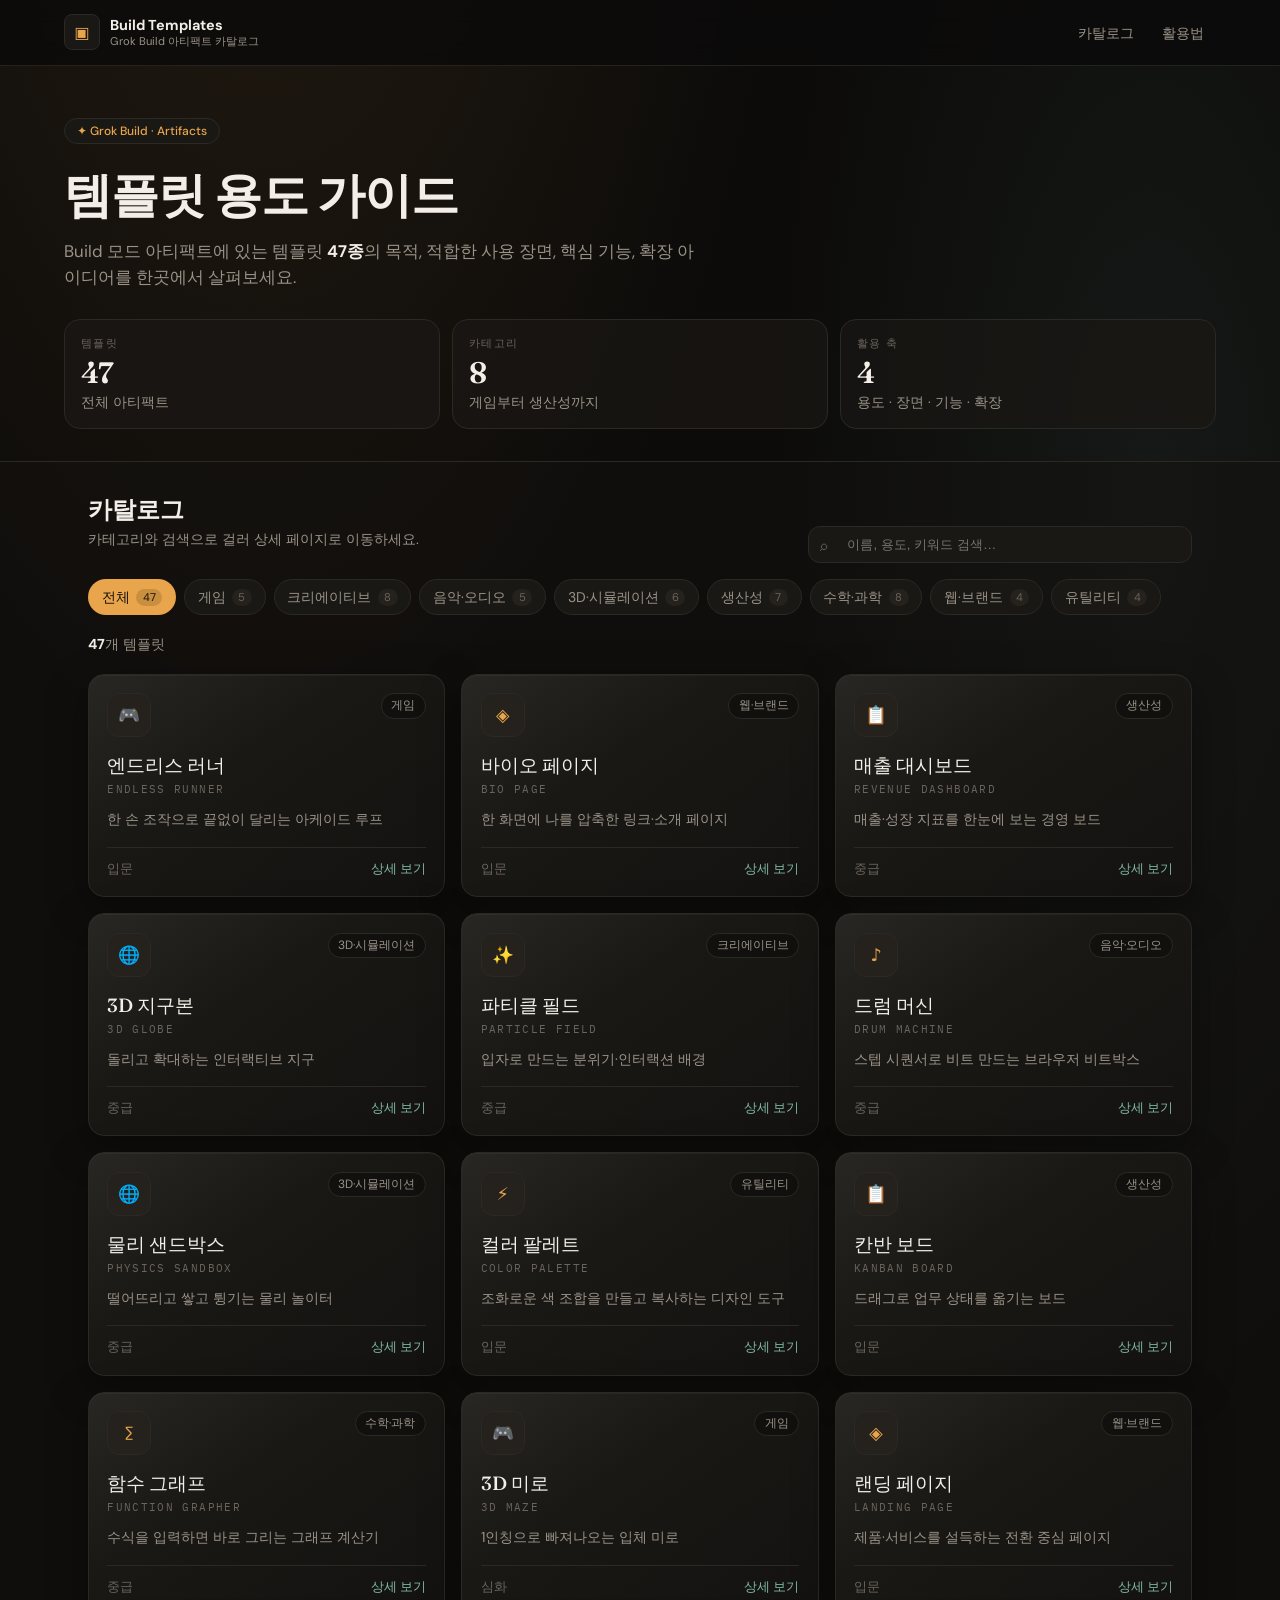
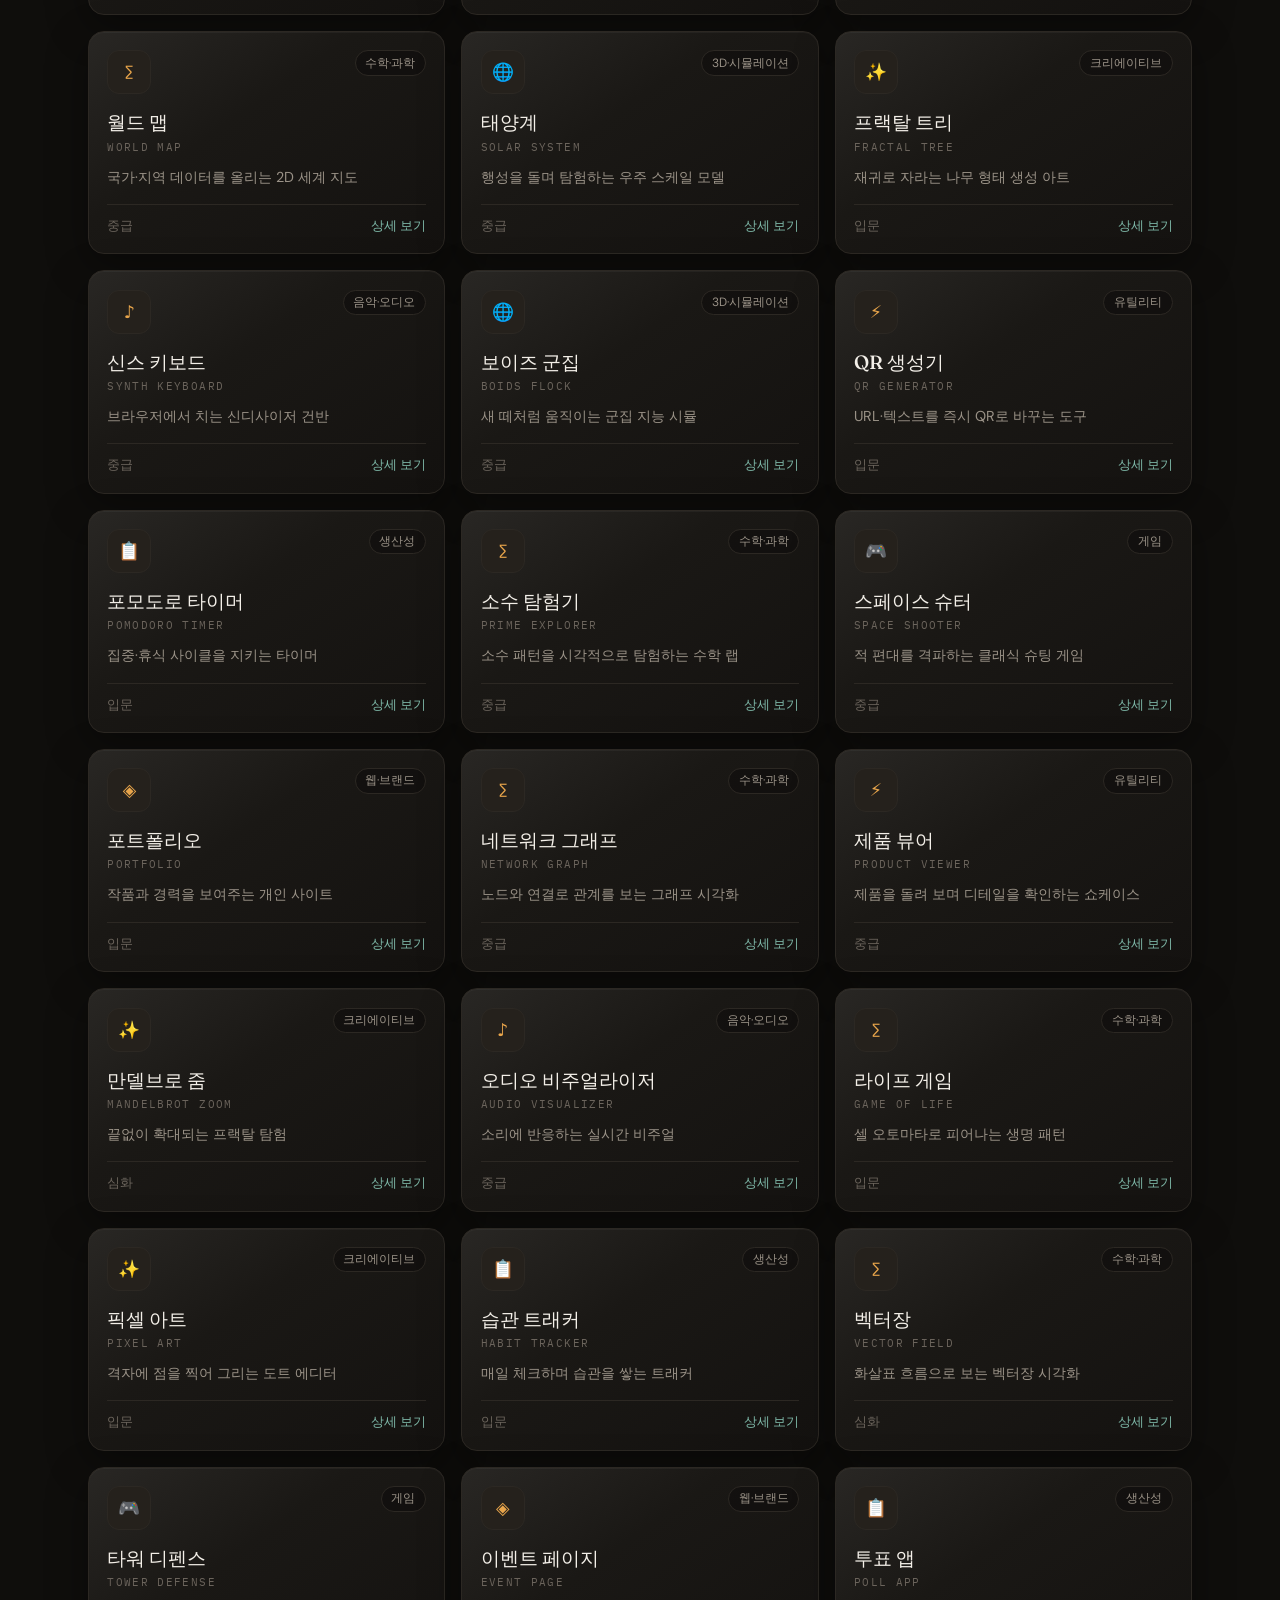
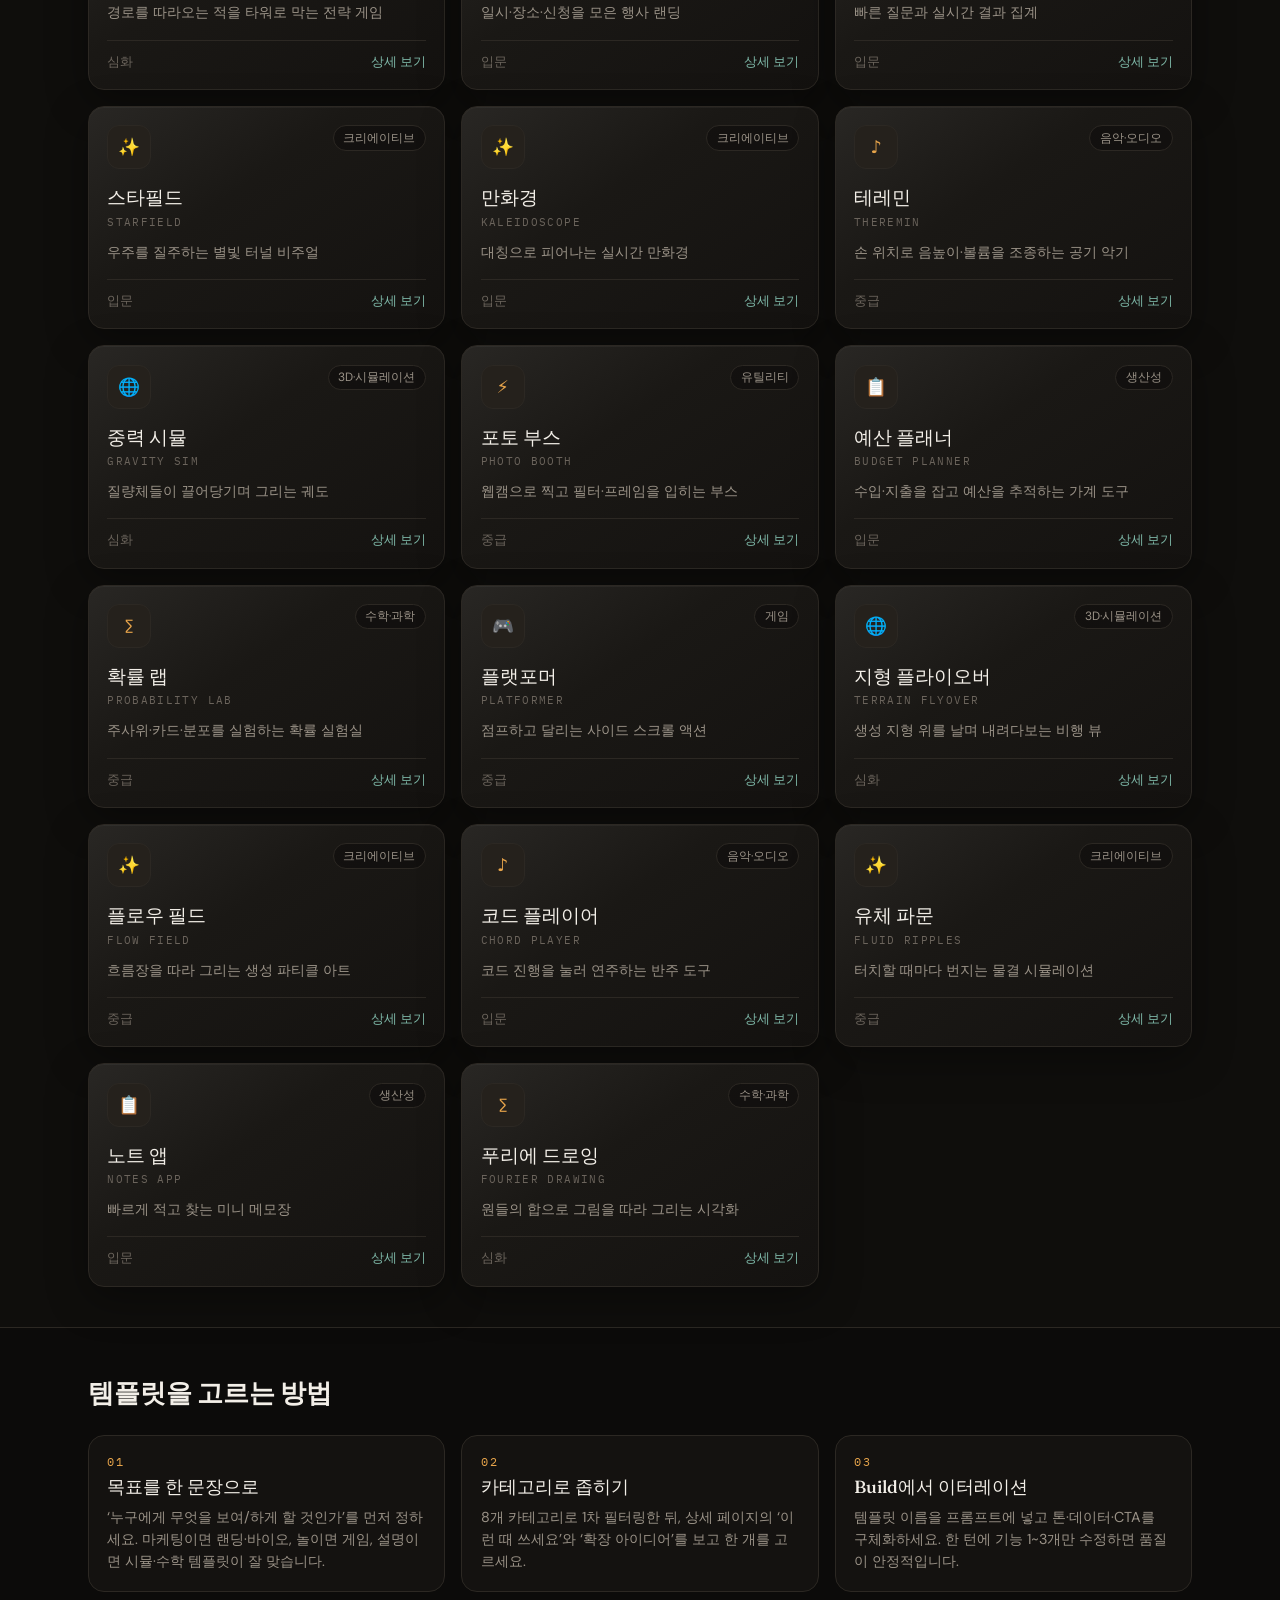
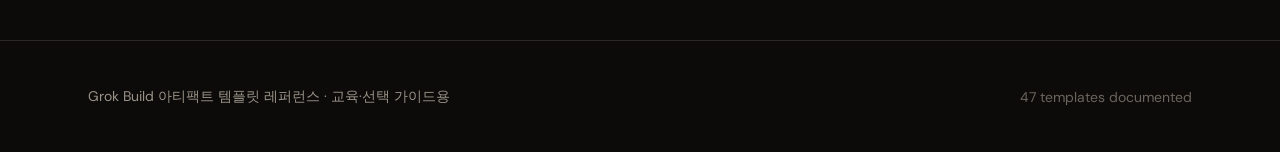
==== index.html @ 114ff064 "Add Grok Build templates catalog site" ====
<!DOCTYPE html>
<html lang="ko">
<head>
  <meta charset="utf-8" />
  <meta name="viewport" content="width=device-width, initial-scale=1" />
  <title>Grok Build Templates — 아티팩트 템플릿 용도 가이드</title>
  <meta name="description" content="Grok Build 아티팩트 템플릿 47종의 용도, 적합한 상황, 핵심 기능, 확장 아이디어를 정리한 카탈로그" />
  <link rel="preconnect" href="https://fonts.googleapis.com" />
  <link rel="preconnect" href="https://fonts.gstatic.com" crossorigin />
  <link href="https://fonts.googleapis.com/css2?family=DM+Sans:ital,opsz,wght@0,9..40,400;0,9..40,500;0,9..40,600;0,9..40,700;1,9..40,400&family=Fraunces:opsz,wght@9..144,500;9..144,600;9..144,700&family=IBM+Plex+Mono:wght@400;500&display=swap" rel="stylesheet" />
  <style>
:root {
  --bg: #0c0b0a; --surface: #1a1815; --surface-hover: #221f1b;
  --fg: #f3efe8; --muted: #9a9287; --faint: #6b645c;
  --primary: #e8a54b; --primary-fg: #1a1208; --accent: #7eb8a8;
  --border: #2c2823; --border-strong: #403a32; --chip: #25211c;
  --font-sans: "DM Sans", system-ui, sans-serif;
  --font-display: "Fraunces", Georgia, serif;
  --font-mono: "IBM Plex Mono", ui-monospace, monospace;
  --radius: 0.75rem;
}
* { box-sizing: border-box; border-color: var(--border); }
html { scroll-behavior: smooth; }
body {
  margin: 0; min-height: 100dvh; background: var(--bg); color: var(--fg);
  font-family: var(--font-sans); -webkit-font-smoothing: antialiased;
  background-image:
    radial-gradient(ellipse 80% 50% at 20% -10%, color-mix(in oklab, var(--primary) 12%, transparent), transparent 55%),
    radial-gradient(ellipse 60% 40% at 90% 10%, color-mix(in oklab, var(--accent) 8%, transparent), transparent 50%);
}
a { color: inherit; text-decoration: none; }
button { font: inherit; cursor: pointer; }
.wrap { max-width: 72rem; margin: 0 auto; padding: 0 1rem; }
@media (min-width: 640px) { .wrap { padding: 0 1.5rem; } }
header {
  position: sticky; top: 0; z-index: 40;
  border-bottom: 1px solid color-mix(in oklab, var(--border) 80%, transparent);
  background: color-mix(in oklab, var(--bg) 80%, transparent);
  backdrop-filter: blur(12px);
}
.header-inner { display: flex; align-items: center; justify-content: space-between; gap: 1rem; padding: 0.9rem 0; }
.brand { display: flex; align-items: center; gap: 0.65rem; }
.brand-icon {
  width: 2.25rem; height: 2.25rem; display: grid; place-items: center;
  border: 1px solid var(--border); border-radius: 0.5rem; background: var(--surface); color: var(--primary);
}
.brand strong { display: block; font-size: 0.9rem; }
.brand span { display: block; font-size: 0.7rem; color: var(--muted); }
nav a { padding: 0.5rem 0.75rem; border-radius: 0.5rem; color: var(--muted); font-size: 0.9rem; }
nav a:hover { background: var(--surface); color: var(--fg); }
.hero { padding: 2.5rem 0 2rem; }
.badge {
  display: inline-flex; align-items: center; gap: 0.4rem;
  border: 1px solid var(--border); background: var(--surface); color: var(--primary);
  border-radius: 999px; padding: 0.25rem 0.75rem; font-size: 0.75rem; font-weight: 500;
}
h1 { font-family: var(--font-display); font-size: clamp(2rem, 5vw, 3rem); line-height: 1.12; margin: 0.75rem 0 0; letter-spacing: -0.02em; }
.lead { max-width: 40rem; color: var(--muted); font-size: 1.05rem; line-height: 1.6; margin-top: 1rem; }
.stats { display: grid; gap: 0.75rem; margin-top: 1.75rem; }
@media (min-width: 640px) { .stats { grid-template-columns: repeat(3, 1fr); } }
.stat {
  border: 1px solid var(--border); background: color-mix(in oklab, var(--surface) 70%, transparent);
  border-radius: 1rem; padding: 1rem;
}
.stat .label { font-size: 0.7rem; text-transform: uppercase; letter-spacing: 0.12em; color: var(--faint); }
.stat .value { font-family: var(--font-display); font-size: 1.85rem; font-weight: 600; margin-top: 0.15rem; }
.stat .hint { font-size: 0.875rem; color: var(--muted); margin-top: 0.15rem; }
.catalog {
  border-top: 1px solid var(--border);
  background: color-mix(in oklab, #141210 40%, transparent);
  padding: 2rem 0 2.5rem;
}
.catalog-head { display: flex; flex-direction: column; gap: 1rem; }
@media (min-width: 1024px) {
  .catalog-head { flex-direction: row; align-items: flex-end; justify-content: space-between; }
}
.catalog h2 { font-family: var(--font-display); font-size: 1.5rem; margin: 0; }
.catalog .sub { color: var(--muted); font-size: 0.9rem; margin-top: 0.25rem; }
.search-wrap { position: relative; width: 100%; max-width: 24rem; }
.search-wrap input {
  width: 100%; border: 1px solid var(--border); background: var(--surface); color: var(--fg);
  border-radius: var(--radius); padding: 0.65rem 2.5rem 0.65rem 2.4rem; outline: none;
}
.search-wrap input:focus { border-color: color-mix(in oklab, var(--primary) 50%, transparent); box-shadow: 0 0 0 3px color-mix(in oklab, var(--primary) 20%, transparent); }
.search-wrap .icon { position: absolute; left: 0.75rem; top: 50%; transform: translateY(-50%); color: var(--faint); font-size: 0.9rem; }
.chips { display: flex; gap: 0.5rem; overflow-x: auto; padding: 1rem 0 0.25rem; scrollbar-width: none; }
.chips::-webkit-scrollbar { display: none; }
.chip {
  flex-shrink: 0; border: 1px solid var(--border); background: var(--surface); color: var(--muted);
  border-radius: 999px; padding: 0.45rem 0.8rem; font-size: 0.875rem; display: inline-flex; gap: 0.4rem; align-items: center;
}
.chip.active { background: var(--primary); color: var(--primary-fg); border-color: color-mix(in oklab, var(--primary) 50%, transparent); }
.chip .count {
  font-size: 0.7rem; padding: 0.1rem 0.4rem; border-radius: 999px;
  background: var(--chip); color: var(--faint);
}
.chip.active .count { background: color-mix(in oklab, var(--primary-fg) 15%, transparent); color: var(--primary-fg); }
.result-meta { color: var(--muted); font-size: 0.9rem; margin: 1rem 0 0; }
.grid { display: grid; gap: 1rem; margin-top: 1.25rem; }
@media (min-width: 640px) { .grid { grid-template-columns: repeat(2, 1fr); } }
@media (min-width: 1280px) { .grid { grid-template-columns: repeat(3, 1fr); } }
.card {
  display: flex; flex-direction: column; height: 100%;
  border: 1px solid var(--border); border-radius: 1rem; padding: 1.15rem;
  background: linear-gradient(145deg, color-mix(in oklab, var(--surface) 92%, white) 0%, var(--surface) 40%, #141210 100%);
  box-shadow: 0 1px 0 rgba(255,255,255,0.04) inset, 0 12px 40px rgba(0,0,0,0.35);
  transition: transform .15s ease, border-color .15s ease;
}
.card:hover { transform: translateY(-2px); border-color: var(--border-strong); }
.card-top { display: flex; justify-content: space-between; gap: 0.75rem; margin-bottom: 1rem; }
.card-icon {
  width: 2.75rem; height: 2.75rem; display: grid; place-items: center;
  border: 1px solid var(--border); border-radius: var(--radius); background: var(--chip); color: var(--primary); font-size: 1.1rem;
}
.card-cat { font-size: 0.75rem; color: var(--muted); border: 1px solid var(--border); background: color-mix(in oklab, var(--bg) 50%, transparent); border-radius: 999px; padding: 0.2rem 0.6rem; height: fit-content; }
.card h3 { font-family: var(--font-display); font-size: 1.2rem; margin: 0 0 0.2rem; font-weight: 500; }
.card .en { font-family: var(--font-mono); font-size: 0.7rem; text-transform: uppercase; letter-spacing: 0.12em; color: var(--faint); margin: 0 0 0.75rem; }
.card .tagline { color: var(--muted); font-size: 0.9rem; line-height: 1.55; flex: 1; margin: 0 0 1rem; display: -webkit-box; -webkit-line-clamp: 3; -webkit-box-orient: vertical; overflow: hidden; }
.card-foot { display: flex; justify-content: space-between; border-top: 1px solid var(--border); padding-top: 0.75rem; font-size: 0.8rem; }
.card-foot .diff { color: var(--faint); }
.card-foot .more { color: var(--accent); font-weight: 500; }
.empty {
  margin-top: 2rem; text-align: center; border: 1px dashed var(--border-strong);
  border-radius: 1rem; padding: 3rem 1.5rem; background: color-mix(in oklab, var(--surface) 50%, transparent);
}
.empty button {
  margin-top: 1rem; background: var(--primary); color: var(--primary-fg); border: 0;
  border-radius: var(--radius); padding: 0.65rem 1rem; font-weight: 600;
}
.how { border-top: 1px solid var(--border); padding: 3rem 0; }
.how h2 { font-family: var(--font-display); font-size: 1.6rem; margin: 0 0 1.5rem; }
.how-grid { display: grid; gap: 1rem; }
@media (min-width: 768px) { .how-grid { grid-template-columns: repeat(3, 1fr); } }
.how-card { border: 1px solid var(--border); background: color-mix(in oklab, var(--surface) 60%, transparent); border-radius: 1rem; padding: 1.15rem; }
.how-card .step { font-family: var(--font-mono); font-size: 0.75rem; letter-spacing: 0.16em; color: var(--primary); }
.how-card h3 { font-family: var(--font-display); font-size: 1.1rem; margin: 0.4rem 0; font-weight: 500; }
.how-card p { color: var(--muted); font-size: 0.9rem; line-height: 1.55; margin: 0; }
footer { border-top: 1px solid var(--border); padding: 2rem 0; color: var(--muted); font-size: 0.875rem; }
.footer-inner { display: flex; flex-direction: column; gap: 0.5rem; }
@media (min-width: 640px) { .footer-inner { flex-direction: row; justify-content: space-between; align-items: center; } }
/* Detail */
.detail { padding: 2rem 0 3rem; }
.back { display: inline-flex; align-items: center; gap: 0.4rem; color: var(--muted); font-size: 0.9rem; margin-bottom: 1.5rem; }
.back:hover { color: var(--fg); }
.detail-grid { display: grid; gap: 2rem; }
@media (min-width: 1024px) { .detail-grid { grid-template-columns: 1fr 17.5rem; align-items: start; } }
.pills { display: flex; flex-wrap: wrap; gap: 0.5rem; margin-bottom: 1.25rem; }
.pill { border: 1px solid var(--border); background: var(--surface); color: var(--muted); border-radius: 999px; padding: 0.25rem 0.65rem; font-size: 0.75rem; }
.pill.faint { background: var(--chip); color: var(--faint); }
.title-row { display: flex; gap: 1rem; align-items: flex-start; }
.title-icon {
  width: 3.5rem; height: 3.5rem; flex-shrink: 0; display: grid; place-items: center;
  border: 1px solid var(--border); border-radius: var(--radius); background: var(--surface); color: var(--primary); font-size: 1.4rem;
}
.detail h1 { font-family: var(--font-display); font-size: clamp(1.75rem, 4vw, 2.25rem); margin: 0; }
.detail .en-name { font-family: var(--font-mono); color: var(--faint); font-size: 0.875rem; margin-top: 0.25rem; }
.detail .tag { color: var(--muted); font-size: 1.1rem; line-height: 1.55; margin-top: 0.75rem; }
section.block { margin-top: 2rem; }
section.block h2 { font-family: var(--font-display); font-size: 1.2rem; margin: 0 0 0.75rem; font-weight: 500; display: flex; align-items: center; gap: 0.5rem; }
section.block p, section.block li { color: var(--muted); line-height: 1.6; font-size: 0.95rem; }
.purpose-box { border: 1px solid var(--border); background: color-mix(in oklab, var(--surface) 50%, transparent); border-radius: 1rem; padding: 1.25rem; }
.two-col { display: grid; gap: 1.25rem; margin-top: 1.75rem; }
@media (min-width: 768px) { .two-col { grid-template-columns: 1fr 1fr; } }
.list-box { border: 1px solid var(--border); background: color-mix(in oklab, var(--surface) 40%, transparent); border-radius: 1rem; padding: 1.15rem; }
.list-box ul { margin: 0.75rem 0 0; padding: 0; list-style: none; }
.list-box li { display: flex; gap: 0.6rem; margin-bottom: 0.55rem; }
.list-box li::before { content: ""; width: 0.35rem; height: 0.35rem; border-radius: 999px; background: color-mix(in oklab, var(--primary) 80%, transparent); margin-top: 0.55rem; flex-shrink: 0; }
.ideas { display: grid; gap: 0.5rem; margin-top: 0.75rem; }
@media (min-width: 640px) { .ideas { grid-template-columns: 1fr 1fr; } }
.idea { border: 1px solid var(--border); background: #141210; border-radius: var(--radius); padding: 0.8rem 0.9rem; color: var(--muted); font-size: 0.875rem; line-height: 1.5; }
.audience { display: flex; gap: 0.75rem; border: 1px solid var(--border); background: color-mix(in oklab, var(--chip) 60%, transparent); border-radius: 1rem; padding: 1.15rem; margin-top: 2rem; }
.prompt {
  margin-top: 2rem; border: 1px solid var(--border); background: var(--bg); border-radius: var(--radius);
  padding: 1rem; font-family: var(--font-mono); font-size: 0.8rem; color: var(--muted); white-space: pre-wrap; line-height: 1.55; overflow-x: auto;
}
.aside { display: grid; gap: 1rem; }
@media (min-width: 1024px) { .aside { position: sticky; top: 5.5rem; } }
.aside-card { border: 1px solid var(--border); background: var(--surface); border-radius: 1rem; padding: 1rem; }
.aside-card h3 { font-size: 0.7rem; text-transform: uppercase; letter-spacing: 0.14em; color: var(--faint); margin: 0 0 0.6rem; font-weight: 500; }
.keywords { display: flex; flex-wrap: wrap; gap: 0.35rem; }
.keywords span { border: 1px solid var(--border); background: var(--chip); color: var(--muted); border-radius: 999px; padding: 0.2rem 0.6rem; font-size: 0.75rem; }
.related a { display: block; padding: 0.45rem 0.5rem; border-radius: 0.4rem; }
.related a:hover { background: var(--chip); }
.related .ko { font-weight: 500; display: block; }
.related .en { font-size: 0.75rem; color: var(--faint); }
.nav-pair { display: grid; gap: 0.75rem; margin-top: 2.5rem; border-top: 1px solid var(--border); padding-top: 1.75rem; }
@media (min-width: 640px) { .nav-pair { grid-template-columns: 1fr 1fr; } }
.nav-pair a { border: 1px solid var(--border); background: color-mix(in oklab, var(--surface) 60%, transparent); border-radius: 1rem; padding: 1rem; }
.nav-pair a:hover { border-color: var(--border-strong); }
.nav-pair .lab { font-size: 0.75rem; color: var(--faint); }
.nav-pair .ko { font-weight: 500; margin-top: 0.2rem; }
.nav-pair .en { font-size: 0.875rem; color: var(--muted); }
.nav-pair a.right { text-align: right; }
.hidden { display: none !important; }
</style>
</head>
<body>
  <header>
    <div class="wrap header-inner">
      <a class="brand" href="#/" id="brand-link">
        <div class="brand-icon">▣</div>
        <div>
          <strong>Build Templates</strong>
          <span>Grok Build 아티팩트 카탈로그</span>
        </div>
      </a>
      <nav>
        <a href="#/" id="nav-home">카탈로그</a>
        <a href="#/" id="nav-how" class="hide-sm">활용법</a>
      </nav>
    </div>
  </header>
  <div id="app"></div>
  <script>
    const DATA = {"templates":[{"id":"endless-runner","name":"Endless runner","nameKo":"엔드리스 러너","category":"game","tagline":"한 손 조작으로 끝없이 달리는 아케이드 루프","summary":"장애물을 피하며 거리를 늘리는 클래식 러너. 점수·난이도 곡선·리스타트로 즉시 플레이 가능한 게임 프로토타입을 만듭니다.","purpose":"캐주얼 게임의 핵심인 ‘짧은 세션 + 다시 하기’ 루프를 빠르게 검증할 때 씁니다. 캐릭터 교체, 파워업, 스킨, 리더보드 같은 확장을 얹기 좋은 뼈대입니다. 게임 잼, 모바일 광고형 미니게임, 브랜드 프로모 미니게임의 출발점으로 적합합니다.","bestFor":["모바일 터치 조작 데모","점수·콤보 시스템 실험","캐릭터/스킨 마켓 아이디어 검증","짧은 세션 중독성 테스트"],"features":["자동 스크롤 또는 러너 이동 루프","점프/슬라이드 등 단순 입력","장애물·코인·거리 기반 점수","난이도 상승 곡선","게임 오버 후 즉시 재시작"],"iterateIdeas":["테마 변경 (네온 시티, 정글, 우주)","더블 점프·실드 파워업 추가","일일 챌린지 / 최고 기록 저장","사운드 이펙트와 콤보 UI"],"audience":"캐주얼 게이머, 인디 프로토타이퍼, 마케팅 미니게임","difficulty":"beginner","keywords":["runner","arcade","mobile","score","게임"]},{"id":"bio-page","name":"Bio page","nameKo":"바이오 페이지","category":"web","tagline":"한 화면에 나를 압축한 링크·소개 페이지","summary":"프로필, 소개 문장, SNS·포트폴리오 링크를 모아 두는 개인 허브 페이지입니다. Linktree 대용 또는 명함 QR 착지 페이지로 씁니다.","purpose":"이름·역할·링크를 빠르게 공유해야 할 때 씁니다. 크리에이터, 프리랜서, 강사, 이벤트 연사가 ‘지금 연결하고 싶은 곳’만 모아 두는 단일 착지점입니다. SEO보다 공유성과 모바일 가독성이 핵심입니다.","bestFor":["인스타/유튜브 프로필 링크","명함·QR 랜딩","이벤트 연사 소개","멀티 링크 허브"],"features":["아바타·이름·한 줄 소개","우선순위 링크 버튼 목록","소셜 아이콘 행","모바일 우선 세로 레이아웃","테마 색·배경 커스터마이즈"],"iterateIdeas":["다국어 토글","뉴스레터 구독 폼","최근 작품 썸네일 그리드","다크/라이트 테마 스위치"],"audience":"크리에이터, 프리랜서, 개인 브랜딩","difficulty":"beginner","keywords":["linktree","profile","links","소개","bio"]},{"id":"revenue-dashboard","name":"Revenue dashboard","nameKo":"매출 대시보드","category":"productivity","tagline":"매출·성장 지표를 한눈에 보는 경영 보드","summary":"매출, MRR, 전환율 같은 KPI를 카드·차트·테이블로 보여주는 비즈니스 대시보드 템플릿입니다.","purpose":"스타트업·소상공인·SaaS가 ‘숫자 스토리’를 빠르게 시각화할 때 씁니다. 실제 연동 전 목 데이터로 경영 보고 UI를 검증하거나, 투자자/팀 공유용 라이브 보드를 만들 출발점입니다.","bestFor":["주간/월간 매출 리포트 UI","KPI 카드 구성 실험","차트 레이아웃 프로토타입","경영진 데모 화면"],"features":["핵심 지표 요약 카드","시계열 매출 차트","카테고리/채널 비교","기간 필터 (7일/30일/90일)","테이블형 상세 내역"],"iterateIdeas":["목표 대비 달성률 게이지","코호트·리텐션 패널","CSV 업로드 또는 커넥터 연동","팀별/지역별 세그먼트"],"audience":"창업자, 그로스, 재무 담당, 프리랜서 에이전시","difficulty":"intermediate","keywords":["dashboard","mrr","kpi","chart","매출"]},{"id":"3d-globe","name":"3D globe","nameKo":"3D 지구본","category":"3d-sim","tagline":"돌리고 확대하는 인터랙티브 지구","summary":"드래그·줌이 되는 3D 지구본으로 지점 마커, 연결선, 지역 하이라이트를 보여주는 시각 데모입니다.","purpose":"글로벌 서비스, 물류, 여행, 커뮤니티 분포를 ‘지도보다 몰입감 있게’ 보여줄 때 씁니다. 랜딩 히어로, 데이터 스토리텔링, 컨퍼런스 키노트 비주얼에 강합니다.","bestFor":["글로벌 유저/지점 분포 시각화","랜딩 페이지 히어로","여행·물류 스토리텔링","인터랙티브 전시 키오스크"],"features":["회전·줌 가능한 구체","핀/핫스팟 마커","호버 시 지역 정보 카드","낮/밤 또는 텍스처 테마","자동 회전 옵션"],"iterateIdeas":["실시간 트래픽 펄스 애니메이션","국가 클릭 → 상세 패널","비행 경로 아크 라인","타임라인 슬라이더로 연도별 데이터"],"audience":"브랜드 사이트, 데이터 스토리, 교육 콘텐츠","difficulty":"intermediate","keywords":["globe","3d","map","geo","지구본"]},{"id":"particle-field","name":"Particle field","nameKo":"파티클 필드","category":"creative","tagline":"입자로 만드는 분위기·인터랙션 배경","summary":"수천 개의 입자가 움직이며 마우스/터치에 반응하는 생성형 비주얼 필드입니다.","purpose":"분위기 있는 히어로 배경, 아트 인스톨레이션, 브랜딩 무드보드용 모션 배경을 만들 때 씁니다. 제품 기능보다 ‘감각과 분위기’를 먼저 보여줄 때 효과적입니다.","bestFor":["랜딩 히어로 배경","전시·미디어아트 프로토타입","브랜딩 무드 비주얼","포인터 반응형 데모"],"features":["입자 밀도·속도 조절","마우스 인력/척력","색상·블렌딩 모드","연결선(네트워크) 옵션","성능 친화 캔버스 루프"],"iterateIdeas":["오디오 비트에 반응","로고 실루엣으로 입자 정렬","테마 프리셋 (우주, 불꽃, 눈)","스크린샷/GIF 내보내기"],"audience":"디자이너, 프론트엔드, 미디어아트","difficulty":"intermediate","keywords":["particles","canvas","ambient","background"]},{"id":"drum-machine","name":"Drum machine","nameKo":"드럼 머신","category":"music","tagline":"스텝 시퀀서로 비트 만드는 브라우저 비트박스","summary":"16스텝 시퀀서와 키트 선택으로 리듬 패턴을 만들고 재생하는 드럼 머신입니다.","purpose":"음악 교육, 비트메이킹 입문, 사운드 브랜드 체험, 크리에이티브 코딩 데모에 씁니다. 오디오 컨텍스트·타이밍·UI 그리드의 기본 패턴을 한 번에 보여 줍니다.","bestFor":["비트메이킹 교육 도구","장르 프리셋 체험","웹 오디오 인터랙션 데모","크리에이터 포트폴리오 작품"],"features":["16스텝 그리드","킥/스네어/햇 등 트랙","템포·스윙 조절","키트/장르 프리셋","재생·정지·패턴 클리어"],"iterateIdeas":["마이크 비트박싱 → 패턴 변환","패턴 저장/불러오기","이펙트(딜레이, 필터)","MIDI 키보드 연동"],"audience":"음악 입문자, 프로듀서, 교육자","difficulty":"intermediate","keywords":["drums","sequencer","beat","audio","리듬"]},{"id":"physics-sandbox","name":"Physics sandbox","nameKo":"물리 샌드박스","category":"3d-sim","tagline":"떨어뜨리고 쌓고 튕기는 물리 놀이터","summary":"도형을 생성·드래그하고 중력·마찰·탄성을 슬라이더로 바꿔 가며 물리 시뮬레이션을 실험합니다.","purpose":"교육용 물리 시연, 게임 피직스 감각 테스트, 스트레스 해소형 토이에 씁니다. ‘파라미터를 만지면 세계가 바뀐다’는 인터랙션을 직관적으로 보여 줍니다.","bestFor":["과학 수업 보조 자료","물리 파라미터 체험","키오스크형 토이","게임 물리 프로토타입"],"features":["구/박스/실린더 스폰","드래그·던지기","중력·바운스·마찰 슬라이더","스택/붕괴 플레이","리셋 월드"],"iterateIdeas":["재료 속성(얼음, 고무, 금속)","폭발·임펄스 도구","슬로모션 카메라","미니 챌린지(탑 쌓기 기록)"],"audience":"학생, 교육자, 게임 개발 입문","difficulty":"intermediate","keywords":["physics","sandbox","gravity","2d/3d"]},{"id":"color-palette","name":"Color palette","nameKo":"컬러 팔레트","category":"utility","tagline":"조화로운 색 조합을 만들고 복사하는 디자인 도구","summary":"메인·보조·액센트 색을 생성·조정하고 HEX/HSL을 복사할 수 있는 팔레트 메이커입니다.","purpose":"브랜드 컬러 초안, UI 토큰 실험, 디자인 핸드오프 전에 색 체계를 빠르게 잡을 때 씁니다. 디자이너와 개발자가 같은 언어로 색을 공유하게 해 줍니다.","bestFor":["브랜드 컬러 브레인스토밍","UI 토큰 초안","접근성 대비 확인 전 단계","무드보드 색 추출 보조"],"features":["5색 전후 팔레트 생성","조화 모드(유사, 보색 등)","HEX 원클릭 복사","라이트/다크 미리보기","락(고정) 후 재생성"],"iterateIdeas":["WCAG 대비 점수 표시","이미지에서 팔레트 추출","CSS 변수 export","팀 공유 링크"],"audience":"디자이너, 프론트엔드, 브랜드 담당","difficulty":"beginner","keywords":["color","palette","hex","design","색상"]},{"id":"kanban-board","name":"Kanban board","nameKo":"칸반 보드","category":"productivity","tagline":"드래그로 업무 상태를 옮기는 보드","summary":"할 일·진행 중·완료 컬럼에 카드를 두고 드래그 앤 드롭으로 흐름을 관리하는 칸반 앱입니다.","purpose":"개인 프로젝트 관리, 소규모 팀 스프린트 보드, 콘텐츠 파이프라인을 시각화할 때 씁니다. 복잡한 PM 툴 없이 ‘상태 이동’만으로 일을 보이게 만듭니다.","bestFor":["개인/팀 태스크 관리","콘텐츠 제작 파이프라인","스프린트 보드 프로토타입","수업 과제 진행 현황"],"features":["컬럼(상태) 구성","카드 생성·편집·삭제","드래그 앤 드롭 이동","라벨·우선순위","로컬 저장으로 새로고침 유지"],"iterateIdeas":["마감일·담당자 필드","WIP 한도 표시","보드 템플릿(마케팅, 개발)","필터/검색"],"audience":"프리랜서, 소규모 팀, 학생","difficulty":"beginner","keywords":["kanban","tasks","board","trello","업무"]},{"id":"function-grapher","name":"Function grapher","nameKo":"함수 그래프","category":"math-science","tagline":"수식을 입력하면 바로 그리는 그래프 계산기","summary":"수식 입력 후 2D 좌표평면에 곡선을 그리는 수학 시각화 도구입니다.","purpose":"수업·과외·자습에서 함수의 형태를 직관적으로 이해하게 돕습니다. 슬라이더로 계수를 바꾸며 ‘파라미터가 그래프를 어떻게 바꾸는지’ 실험하기 좋습니다.","bestFor":["수학 교육 보조","함수 형태 직관화","계수 슬라이더 실험","STEM 데모 페이지"],"features":["수식 입력","실시간 플롯","줌/팬 좌표계","다중 함수 오버레이","그리드·축 라벨"],"iterateIdeas":["극좌표·파라메트릭 모드","근·교점 자동 표시","도함수 그래프 토글","문제 은행(예제 함수)"],"audience":"학생, 교사, STEM 콘텐츠 제작자","difficulty":"intermediate","keywords":["math","graph","function","plot","함수"]},{"id":"3d-maze","name":"3D maze","nameKo":"3D 미로","category":"game","tagline":"1인칭으로 빠져나오는 입체 미로","summary":"복도형 3D 미로를 탐험하며 출구를 찾는 탐색 게임입니다. 카메라 조작과 공간 인지가 핵심입니다.","purpose":"3D 컨트롤·레벨 생성·미니맵 같은 게임 요소를 한 번에 보여 줄 때 씁니다. 퍼즐·공포·교육용 탐색 경험의 베이스로 확장하기 좋습니다.","bestFor":["3D 조작 튜토리얼 데모","프로시저럴 레벨 실험","탈출 퍼즐 프로토타입","웹 3D 포트폴리오"],"features":["1인칭 이동/시야","미로 생성 또는 고정 맵","출구 목표","미니맵 옵션","타이머·기록"],"iterateIdeas":["아이템·열쇠 시스템","다크 조명·손전등","멀티 층 미로","시드 공유로 같은 맵 도전"],"audience":"게이머, 3D 웹 개발 학습자","difficulty":"advanced","keywords":["maze","fps","3d","explore","미로"]},{"id":"landing-page","name":"Landing page","nameKo":"랜딩 페이지","category":"web","tagline":"제품·서비스를 설득하는 전환 중심 페이지","summary":"히어로, 기능, 후기, CTA로 구성된 마케팅 랜딩 페이지 뼈대입니다.","purpose":"신규 제품·이벤트·대기 명단을 빠르게 공개하고 전환(가입, 문의, 구매)을 유도할 때 씁니다. 카피·비주얼·CTA 배치를 A/B로 다듬기 좋은 출발점입니다.","bestFor":["SaaS·앱 출시 페이지","웨이트리스트 수집","이벤트/코스 홍보","에이전시 클라이언트 초안"],"features":["히어로 + 주요 CTA","기능 섹션 3~6","소셜 프루프/후기","FAQ·가격(옵션)","모바일 반응형 레이아웃"],"iterateIdeas":["대기 명단 이메일 폼","가격 토글(월/연)","제품 스크린 목업 교체","다국어 섹션"],"audience":"창업자, 마케터, 프리랜서","difficulty":"beginner","keywords":["landing","marketing","cta","saas","랜딩"]},{"id":"world-map","name":"World map","nameKo":"월드 맵","category":"math-science","tagline":"국가·지역 데이터를 올리는 2D 세계 지도","summary":"클릭·호버 가능한 세계 지도에 통계·여행 기록·분포 데이터를 시각화합니다.","purpose":"3D 지구본보다 가벼운 2D 지도로 데이터 스토리를 전달할 때 씁니다. 방문 국가 체크, 판매 지역 히트맵, 뉴스 데이터 맥락 제시에 적합합니다.","bestFor":["여행 기록 맵","국가별 지표 비교","영업 지역 현황","교육용 지리 자료"],"features":["국가 호버/선택","색상 스케일(choropleth)","툴팁 수치","범례","반응형 지도 컨테이너"],"iterateIdeas":["방문 체크리스트 모드","연도 타임라인","도시 레벨 핀","CSV 데이터 바인딩"],"audience":"교육, 데이터 저널리즘, 여행 콘텐츠","difficulty":"intermediate","keywords":["map","geo","choropleth","world","지도"]},{"id":"solar-system","name":"Solar system","nameKo":"태양계","category":"3d-sim","tagline":"행성을 돌며 탐험하는 우주 스케일 모델","summary":"태양과 행성 궤도를 시각화하고 각 천체를 선택해 정보를 보는 교육용 우주 시뮬입니다.","purpose":"천문 교육, 사이언스 뮤지엄 키오스크, STEM 랜딩의 시그니처 비주얼로 씁니다. 스케일·궤도·자전 개념을 인터랙티브하게 전달합니다.","bestFor":["초중등 천문 수업","사이언스 전시","우주 테마 랜딩","교육 콘텐츠 임베드"],"features":["행성 궤도 애니메이션","천체 클릭 정보 패널","카메라 포커스/줌","시간 배속 조절","라벨 on/off"],"iterateIdeas":["위성·소행성대 추가","실제 비율 vs 보기 좋은 비율 토글","퀴즈 모드","역사적 우주 미션 마커"],"audience":"교육자, 학생, 사이언스 커뮤니케이터","difficulty":"intermediate","keywords":["space","planets","orbit","astronomy","태양계"]},{"id":"fractal-tree","name":"Fractal tree","nameKo":"프랙탈 트리","category":"creative","tagline":"재귀로 자라는 나무 형태 생성 아트","summary":"각도·길이·깊이 파라미터로 프랙탈 나무를 생성하고 애니메이션하는 시각 실험 도구입니다.","purpose":"재귀·프랙탈 개념 교육과 생성형 아트 포트를 동시에 충족합니다. 슬라이더 하나로 ‘규칙이 아름다움을 만든다’는 감각을 전달합니다.","bestFor":["알고리즘 아트 포트폴리오","재귀 개념 수업","명상적 비주얼 토이","브랜드 생성 그래픽"],"features":["분기 각도·깊이 조절","실시간 재생성","색 그라데이션 가지","바람/성장 애니메이션","시드 기반 변형"],"iterateIdeas":["사계절 테마","L-system 규칙 편집","고해상도 export","음악과 동기화된 성장"],"audience":"개발 학습자, 디지털 아티스트, 교사","difficulty":"beginner","keywords":["fractal","tree","recursive","generative"]},{"id":"synth-keyboard","name":"Synth keyboard","nameKo":"신스 키보드","category":"music","tagline":"브라우저에서 치는 신디사이저 건반","summary":"가상 건반과 파형·엔벨로프 조절로 음을 연주하는 웹 신스입니다.","purpose":"음악 입문, 사운드 디자인 맛보기, 웹 오디오 쇼케이스에 씁니다. 마우스·키보드·터치로 즉시 연주 가능한 악기 UI를 만듭니다.","bestFor":["온라인 음악 수업 보조","사운드 디자인 입문","웹 오디오 포트폴리오","어린이 인터랙티브 악기"],"features":["온스크린 건반","파형 선택(사인, 사각 등)","ADSR 또는 간단한 톤 조절","옥타브 전환","컴퓨터 키보드 매핑"],"iterateIdeas":["이펙트 랙(리버브, 딜레이)","프리셋 저장","아르페지에이터","녹음·루프"],"audience":"음악 학습자, 크리에이터","difficulty":"intermediate","keywords":["synth","keyboard","audio","instrument"]},{"id":"boids-flock","name":"Boids flock","nameKo":"보이즈 군집","category":"3d-sim","tagline":"새 떼처럼 움직이는 군집 지능 시뮬","summary":"분리·정렬·응집 규칙으로 에이전트가 무리 짓는 Boids 시뮬레이션입니다.","purpose":"창발적 행동·AI 기초 개념을 시각적으로 설명할 때 씁니다. 게임의 군중 AI, 자연 다큐 스타일 비주얼, 알고리즘 교육에 적합합니다.","bestFor":["창발 행동 교육","군중/떼 AI 데모","생성 비주얼 배경","연구 발표 보조"],"features":["에이전트 수 조절","분리/정렬/응집 가중치","장애물 회피(옵션)","색·트레일 스타일","실시간 파라미터 튜닝"],"iterateIdeas":["포식자 추가","3D boids","목표 지점으로 유도","규칙 on/off 토글 교육 모드"],"audience":"CS 학습자, 연구·교육, 모션 디자이너","difficulty":"intermediate","keywords":["boids","flocking","ai","simulation","군집"]},{"id":"qr-generator","name":"QR generator","nameKo":"QR 생성기","category":"utility","tagline":"URL·텍스트를 즉시 QR로 바꾸는 도구","summary":"입력한 텍스트나 링크를 QR 코드로 생성하고 다운로드할 수 있는 유틸입니다.","purpose":"이벤트 체크인, 메뉴판, 명함, 캠페인 트래킹 링크를 오프라인으로 연결할 때 씁니다. 가장 단순한 ‘만들어 바로 쓰는’ 도구형 템플릿입니다.","bestFor":["이벤트·포스터 QR","카페 메뉴/Wi-Fi 공유","명함·패키지 링크","캠페인 랜딩 연결"],"features":["텍스트/URL 입력","실시간 QR 미리보기","크기·여백 조절","PNG 다운로드","에러 정정 레벨(옵션)"],"iterateIdeas":["로고 중앙 삽입","브랜드 색 모듈","일괄 생성(CSV)","짧은 링크 + UTM 도우미"],"audience":"마케터, 소상공인, 이벤트 운영","difficulty":"beginner","keywords":["qr","utility","link","offline"]},{"id":"pomodoro-timer","name":"Pomodoro timer","nameKo":"포모도로 타이머","category":"productivity","tagline":"집중·휴식 사이클을 지키는 타이머","summary":"작업/휴식 구간을 타이머로 돌리고 세션 횟수를 기록하는 집중 도구입니다.","purpose":"개인 생산성, 스터디 위드 미, 원격 근무 집중 루틴을 만들 때 씁니다. 알림·세션 통계를 붙여 ‘습관 제품’으로 키우기 쉬운 베이스입니다.","bestFor":["개인 집중 세션","스터디 타이머","원격 업무 루틴","습관 앱 MVP"],"features":["작업/짧은 휴식/긴 휴식","시작·일시정지·리셋","세션 카운트","브라우저 알림(옵션)","진행 링 UI"],"iterateIdeas":["화이트노이즈 토글","일일 목표 포모도로 수","작업 라벨 태깅","히스토리 차트"],"audience":"학생, 지식 노동자, 크리에이터","difficulty":"beginner","keywords":["pomodoro","timer","focus","productivity"]},{"id":"prime-explorer","name":"Prime explorer","nameKo":"소수 탐험기","category":"math-science","tagline":"소수 패턴을 시각적으로 탐험하는 수학 랩","summary":"소수 판별, 목록, 나선·격자 시각화로 수의 구조를 탐구합니다.","purpose":"정수론에 대한 호기심을 일으키는 교육·전시용 도구입니다. ‘추상적 수’를 패턴으로 보이게 만들어 학습 동기를 높입니다.","bestFor":["수학 영재·동아리 활동","사이언스 페어 전시","정수론 입문 시각화","퍼즐형 학습 앱"],"features":["소수 판별기","범위 내 소수 목록","Ulam spiral 등 시각화","단계별 하이라이트","설명 패널"],"iterateIdeas":["에라토스테네스 체 애니메이션","골드바흐 추측 실험 뷰","퀴즈 모드","큰 수 BigInt 지원"],"audience":"수학 교사, 학생, 수학 애호가","difficulty":"intermediate","keywords":["prime","number theory","math","visualization"]},{"id":"space-shooter","name":"Space shooter","nameKo":"스페이스 슈터","category":"game","tagline":"적 편대를 격파하는 클래식 슈팅 게임","summary":"플레이어 기체를 조종해 탄막을 피하고 적을 쓰러뜨리는 아케이드 슈터입니다.","purpose":"충돌, 탄환 풀, 웨이브, 점수 같은 게임 루프의 정석을 빠르게 구현·시연할 때 씁니다. 파워업·보스·스킨으로 확장하기 좋습니다.","bestFor":["아케이드 게임 프로토타입","게임 루프 학습","레트로 테마 포트폴리오","짧은 플레이 세션 데모"],"features":["좌우(또는 자유) 이동 사격","적 웨이브","체력/생명","점수·하이 스코어","폭발·피격 피드백"],"iterateIdeas":["무기 업그레이드 트리","보스 페이즈","협동 로컬 2인","스테이지 테마 팩"],"audience":"캐주얼 게이머, 게임 입문 개발자","difficulty":"intermediate","keywords":["shooter","arcade","space","game"]},{"id":"portfolio","name":"Portfolio","nameKo":"포트폴리오","category":"web","tagline":"작품과 경력을 보여주는 개인 사이트","summary":"프로젝트 그리드, About, 연락 섹션으로 구성된 개인/스튜디오 포트폴리오 사이트입니다.","purpose":"구직, 클라이언트 수주, 개인 브랜드 구축 시 ‘내가 무엇을 만들었는지’를 설득력 있게 보여줄 때 씁니다. 케이스 스터디 깊이를 단계적으로 키울 수 있습니다.","bestFor":["디자이너/개발자 이력 사이트","스튜디오 쇼케이스","프리랜서 수주용","졸업 전시 온라인 버전"],"features":["히어로 + 소개","프로젝트 카드 그리드","필터(타입/연도)","프로젝트 상세 모달/페이지","연락 CTA"],"iterateIdeas":["케이스 스터디 긴 페이지","모션 스크롤 스토리","다국어","CMS 연동 초안"],"audience":"크리에이티브 프로, 구직자, 스튜디오","difficulty":"beginner","keywords":["portfolio","showcase","personal site","works"]},{"id":"network-graph","name":"Network graph","nameKo":"네트워크 그래프","category":"math-science","tagline":"노드와 연결로 관계를 보는 그래프 시각화","summary":"사람·개념·엔티티 사이의 연결을 힘 기반 그래프로 탐색합니다.","purpose":"조직도, 지식 그래프, 소셜 연결, 의존성 맵을 설명할 때 씁니다. 복잡한 관계를 ‘한눈에 보이는 구조’로 바꿉니다.","bestFor":["조직·커뮤니티 관계도","지식 맵 / 개념 연결","의존성·아키텍처 다이어그램","리서치 네트워크 시각화"],"features":["노드·엣지 렌더링","드래그·줌·팬","호버 하이라이트","검색으로 노드 포커스","클러스터 색상"],"iterateIdeas":["시간축에 따른 연결 변화","가중치 엣지 두께","JSON import","커뮤니티 탐지 하이라이트"],"audience":"리서처, 데이터 분석, 프로덕트 기획","difficulty":"intermediate","keywords":["graph","network","nodes","relationships"]},{"id":"product-viewer","name":"Product viewer","nameKo":"제품 뷰어","category":"utility","tagline":"제품을 돌려 보며 디테일을 확인하는 쇼케이스","summary":"이미지 또는 3D 모델을 회전·줌하며 제품을 살펴보는 커머스형 뷰어입니다.","purpose":"이커머스 PDP, 하드웨어 스펙 페이지, 전시 키오스크에서 ‘만져보는 듯한’ 제품 경험을 줄 때 씁니다. 구매 확신과 브랜딩을 동시에 올립니다.","bestFor":["온라인 스토어 제품 상세","하드웨어/굿즈 런칭","쇼룸 키오스크","룩북 인터랙션"],"features":["360° 회전 또는 오빗 컨트롤","줌·핫스팟 정보","컬러/옵션 스와치","풀스크린 보기","모바일 제스처"],"iterateIdeas":["AR 뷰 진입점","재료 전환 애니메이션","구성품 explode 뷰","장바구니 CTA 연동"],"audience":"이커머스, 브랜드, 제품 마케터","difficulty":"intermediate","keywords":["product","3d","commerce","viewer"]},{"id":"mandelbrot-zoom","name":"Mandelbrot zoom","nameKo":"만델브로 줌","category":"creative","tagline":"끝없이 확대되는 프랙탈 탐험","summary":"만델브로 집합을 확대·이동하며 색 매핑을 바꾸는 프랙탈 탐험기입니다.","purpose":"수학적 아름다움과 무한 디테일을 체험하게 하는 시그니처 비주얼 템플릿입니다. 교육·아트·스크린세이버형 경험에 모두 쓸 수 있습니다.","bestFor":["수학 아트 전시","프랙탈 교육","몰입형 비주얼 토이","고해상도 월페이퍼 생성 베이스"],"features":["클릭/휠 줌","팬 이동","반복 횟수·팔레트 조절","부드러운 색 보간","위치 북마크(옵션)"],"iterateIdeas":["줄리아 집합 전환","자동 딥줌 시네마틱","터치 핀치 줌 강화","좌표 공유 링크"],"audience":"수학·아트 애호가, 교육 콘텐츠","difficulty":"advanced","keywords":["mandelbrot","fractal","zoom","math art"]},{"id":"audio-visualizer","name":"Audio visualizer","nameKo":"오디오 비주얼라이저","category":"music","tagline":"소리에 반응하는 실시간 비주얼","summary":"마이크 또는 오디오 입력의 주파수/파형을 막대·원형·파티클로 시각화합니다.","purpose":"공연 비주얼, DJ 오버레이, 음악 플레이어 스킨, 사운드 반응형 설치물의 출발점입니다. ‘소리가 보인다’는 즉각적 만족이 강점입니다.","bestFor":["라이브 공연 VJ 보조","음악 플레이어 UI","설치 미술 프로토타입","웹 오디오 데모"],"features":["마이크/파일 입력","FFT 스펙트럼 표시","여러 비주얼 모드","감도·색 조절","풀스크린"],"iterateIdeas":["비트 감지 플래시","가사 동기(간이)","레코딩 영상 캡처","프리셋 공유"],"audience":"뮤지션, VJ, 프론트엔드 크리에이터","difficulty":"intermediate","keywords":["audio","visualizer","fft","music"]},{"id":"game-of-life","name":"Game of Life","nameKo":"라이프 게임","category":"math-science","tagline":"셀 오토마타로 피어나는 생명 패턴","summary":"콘웨이의 Game of Life 규칙을 그리드에서 실행·편집하는 고전 시뮬레이터입니다.","purpose":"창발, 복잡도, 단순 규칙의 결과를 가르칠 때 표준처럼 쓰입니다. 패턴 라이브러리와 편집 도구로 ‘놀이하는 컴퓨터 과학’을 만듭니다.","bestFor":["CS·수학 수업","창발 현상 데모","패턴 탐구 토이","알고리듬 시각화 포트폴리오"],"features":["셀 토글 편집","재생·일시정지·스텝","속도 조절","클리어/랜덤","고전 패턴 삽입"],"iterateIdeas":["다른 규칙 세트(B3/S23 외)","토러스 경계","히트맵 세대 나이","패턴 저장/불러오기"],"audience":"교육자, CS 학습자, 수학 애호가","difficulty":"beginner","keywords":["cellular automata","conway","simulation"]},{"id":"pixel-art","name":"Pixel art","nameKo":"픽셀 아트","category":"creative","tagline":"격자에 점을 찍어 그리는 도트 에디터","summary":"픽셀 단위로 색을 칠하고 작은 스프라이트·아이콘을 만드는 에디터입니다.","purpose":"레트로 게임 에셋, 이모지 스타일 아이콘, 교육용 도트 그림 도구로 씁니다. 창작 장벽이 낮아 커뮤니티 챌린지에도 잘 맞습니다.","bestFor":["게임 스프라이트 초안","아이콘/이모지 제작","어린이 디지털 미술","레트로 아트 챌린지"],"features":["그리드 캔버스","팔레트·펜·지우개","확대 UI","되돌리기","PNG export"],"iterateIdeas":["대칭 그리기","애니메이션 프레임","커뮤니티 갤러리","스프라이트 시트 export"],"audience":"인디 게임, 취미 아티스트, 교육","difficulty":"beginner","keywords":["pixel","editor","sprite","art"]},{"id":"habit-tracker","name":"Habit tracker","nameKo":"습관 트래커","category":"productivity","tagline":"매일 체크하며 습관을 쌓는 트래커","summary":"습관을 등록하고 일별 완료를 체크하며 연속(streak)을 시각화하는 앱입니다.","purpose":"운동·독서·공부 등 반복 행동을 눈에 보이게 만들어 동기를 유지할 때 씁니다. 개인 성장 앱·웰니스 제품의 최소 단위 MVP로 적합합니다.","bestFor":["개인 루틴 관리","스터디 챌린지","웰니스 MVP","팀 챌린지 보드(확장)"],"features":["습관 추가/편집","캘린더 또는 히트맵 체크","연속 일수(streak)","주간 완료율","로컬 데이터 유지"],"iterateIdeas":["리마인더 알림","카테고리·아이콘","월간 리포트","친구와 공유 챌린지"],"audience":"자기계발, 학생, 헬스 관심층","difficulty":"beginner","keywords":["habit","streak","tracker","routine"]},{"id":"vector-field","name":"Vector field","nameKo":"벡터장","category":"math-science","tagline":"화살표 흐름으로 보는 벡터장 시각화","summary":"평면 위 벡터장을 화살표·유선으로 표시하고 파라미터를 바꿔 흐름을 관찰합니다.","purpose":"미적분·물리학의 장(field) 개념, 유체·전자기 직관을 교육할 때 씁니다. 정적 공식 대신 ‘흐름’으로 이해하게 돕습니다.","bestFor":["대학 미적분/물리 보조","유체·장 개념 입문","STEM 인터랙티브 노트","연구 시각화 스케치"],"features":["벡터 화살표 그리드","장 함수 프리셋","파티클 흐름 애니메이션","파라미터 슬라이더","줌 가능한 평면"],"iterateIdeas":["발산·회전 오버레이","사용자 수식 입력","3D 벡터장","스트림라인 밀도 조절"],"audience":"대학 교육, STEM 학습자","difficulty":"advanced","keywords":["vector field","calculus","flow","physics"]},{"id":"tower-defense","name":"Tower defense","nameKo":"타워 디펜스","category":"game","tagline":"경로를 따라오는 적을 타워로 막는 전략 게임","summary":"맵 경로 위에 타워를 배치해 웨이브 적을 방어하는 전략 타워 디펜스입니다.","purpose":"자원 관리·빌드 오더·웨이브 밸런스 같은 전략 루프를 검증할 때 씁니다. 타워 종류와 맵만 바꿔도 새로운 게임처럼 확장됩니다.","bestFor":["전략 게임 프로토타입","밸런스 디자인 실험","맵 에디터 확장 전 단계","모바일 캐주얼 전략"],"features":["경로 맵","타워 배치·업그레이드","골드/라이프 리소스","적 웨이브","승리/패배 조건"],"iterateIdeas":["타워 스킬 트리","다중 경로 맵","보스 웨이브","타워 시너지 콤보"],"audience":"전략 게이머, 게임 디자이너","difficulty":"advanced","keywords":["tower defense","strategy","waves","game"]},{"id":"event-page","name":"Event page","nameKo":"이벤트 페이지","category":"web","tagline":"일시·장소·신청을 모은 행사 랜딩","summary":"컨퍼런스, 워크숍, 파티 정보를 섹션으로 정리하고 참가 CTA를 둔 이벤트 사이트입니다.","purpose":"오프라인/온라인 행사의 공지·모객·정보 허브로 씁니다. 일정·연사·티켓 링크를 한곳에 모아 공유 링크 하나로 운영합니다.","bestFor":["밋업·컨퍼런스","워크숍·클래스","팝업 스토어","웨비나 등록 페이지"],"features":["일정·장소·맵 링크","연사/프로그램 타임테이블","티켓/신청 CTA","갤러리·후원 로고","모바일 공유 최적화"],"iterateIdeas":["세션 필터","ICS 캘린더 추가","라이브 카운트다운","다국어 행사 안내"],"audience":"커뮤니티 운영자, 마케터, 교육 기관","difficulty":"beginner","keywords":["event","conference","rsvp","landing"]},{"id":"poll-app","name":"Poll app","nameKo":"투표 앱","category":"productivity","tagline":"빠른 질문과 실시간 결과 집계","summary":"질문을 만들고 선택지에 투표하며 결과를 막대/비율로 보는 폴 앱입니다.","purpose":"회의 의사결정, 수업 참여, 커뮤니티 의견 수집, 라이브 퀴즈에 씁니다. ‘지금 바로 물어보고 바로 보는’ 피드백 루프가 핵심입니다.","bestFor":["회의 중 즉석 투표","수업 참여 도구","커뮤니티 설문","라이브 이벤트 Q&A 보조"],"features":["질문·선택지 생성","1인 1표(로컬/세션 기준)","실시간 결과 차트","공유용 링크 개념","결과 숨김/공개 토글"],"iterateIdeas":["복수 선택·순위 투표","타이머 마감","익명/기명 모드","결과 export"],"audience":"교사, 퍼실리테이터, 커뮤니티 매니저","difficulty":"beginner","keywords":["poll","vote","survey","feedback"]},{"id":"starfield","name":"Starfield","nameKo":"스타필드","category":"creative","tagline":"우주를 질주하는 별빛 터널 비주얼","summary":"시점을 향해 날아오는 별 입자로 워프 항해 느낌을 만드는 앰비언트 비주얼입니다.","purpose":"SF 랜딩 배경, 로딩/대기 화면, 명상형 스크린세이버, 공연 비주얼 레이어로 씁니다. 구현은 단순하지만 몰입감이 큽니다.","bestFor":["SF 테마 랜딩 배경","대기/로딩 스크린","VJ 레이어","앰비언트 설치"],"features":["원근 별 입자 스트림","속도 조절","색 온도 테마","마우스 패럴랙스","풀스크린"],"iterateIdeas":["성운 구름 레이어","하이퍼점프 연출","오디오 반응 속도","별자리 연결 모드"],"audience":"디자이너, 프론트엔드, 미디어 아트","difficulty":"beginner","keywords":["starfield","space","ambient","background"]},{"id":"kaleidoscope","name":"Kaleidoscope","nameKo":"만화경","category":"creative","tagline":"대칭으로 피어나는 실시간 만화경","summary":"입력 도형이나 포인터 궤적을 대칭 반사해 만화경 패턴을 만듭니다.","purpose":"키즈 크리에이티브 툴, 브랜드 모션, 명상형 비주얼, 패턴 디자인 영감 도구로 씁니다. 즉각적인 ‘예쁨’이 강점인 템플릿입니다.","bestFor":["어린이 창작 키오스크","브랜드 모션 실험","패턴 디자인 아이디어","릴랙스 비주얼 토이"],"features":["대칭 분할 수 조절","드로잉/포인터 입력","색·브러시 크기","회전 애니메이션","스냅샷 저장"],"iterateIdeas":["이미지 소스 모드","오디오 반응 회전","프리셋 타일 export","멀티터치 협업 드로잉"],"audience":"교육, 브랜드, 캐주얼 크리에이터","difficulty":"beginner","keywords":["kaleidoscope","symmetry","pattern","art"]},{"id":"theremin","name":"Theremin","nameKo":"테레민","category":"music","tagline":"손 위치로 음높이·볼륨을 조종하는 공기 악기","summary":"포인터/손 위치에 따라 피치와 볼륨이 바뀌는 웹 테레민 인터페이스입니다.","purpose":"제스처 악기, 접근성 있는 연주 실험, 사운드 설치물의 인터랙션 프로토타입으로 씁니다. ‘만지지 않고 연주’하는 경험을 브라우저에서 재현합니다.","bestFor":["제스처 악기 데모","사운드 설치 프로토타입","어린이 과학·음악 체험","웹 오디오 실험"],"features":["X/Y → 피치/볼륨 매핑","파형 선택","스케일 스냅(옵션)","비주얼 피드백","뮤트/감도 조절"],"iterateIdeas":["웹캠 핸드 트래킹","이펙트 페달 UI","루프 레코딩","듀얼 플레이어 모드"],"audience":"실험 음악, 교육, 인터랙션 디자인","difficulty":"intermediate","keywords":["theremin","gesture","audio","instrument"]},{"id":"gravity-sim","name":"Gravity sim","nameKo":"중력 시뮬","category":"3d-sim","tagline":"질량체들이 끌어당기며 그리는 궤도","summary":"여러 천체/입자에 중력을 적용해 궤도·충돌·슬링샷을 관찰하는 N-body 스타일 시뮬입니다.","purpose":"궤도역학 직관, 과학 전시, 생성 비주얼(궤적 그림)에 씁니다. 초기 조건을 바꿔 ‘혼돈과 안정’을 실험하게 합니다.","bestFor":["천문·물리 교육","궤도 직관 실험","생성 아트(궤적)","인터랙티브 전시"],"features":["질량체 추가/드래그","중력 상수 조절","궤적 트레일","시간 배속","충돌/흡수 규칙(옵션)"],"iterateIdeas":["태양계 초기 조건 프리셋","로켓 추력 조작","상대론 맛보기 모드","안정 궤도 챌린지"],"audience":"과학교육, 시뮬레이션 애호가","difficulty":"advanced","keywords":["gravity","n-body","orbit","physics"]},{"id":"photo-booth","name":"Photo booth","nameKo":"포토 부스","category":"utility","tagline":"웹캠으로 찍고 필터·프레임을 입히는 부스","summary":"카메라로 사진을 찍고 필터, 프레임, 4컷 레이아웃을 적용하는 포토 부스 앱입니다.","purpose":"이벤트 현장, 팝업 스토어, 웨딩, 브랜드 체험존에서 즉석 추억 콘텐츠를 만들 때 씁니다. 공유·다운로드로 바이럴 포인트를 만듭니다.","bestFor":["오프라인 이벤트 부스","브랜드 체험 마케팅","파티·웨딩 콘텐츠","키오스크형 인터랙션"],"features":["웹캠 프리뷰","카운트다운 촬영","필터/프레임","스트립(4컷) 레이아웃","다운로드/공유"],"iterateIdeas":["브랜드 프레임 팩","QR로 폰 전송","GIF/부메랑 모드","스티커 드래그"],"audience":"이벤트 운영, 마케터, 소상공인","difficulty":"intermediate","keywords":["photobooth","camera","filter","event"]},{"id":"budget-planner","name":"Budget planner","nameKo":"예산 플래너","category":"productivity","tagline":"수입·지출을 잡고 예산을 추적하는 가계 도구","summary":"카테고리별 예산과 실제 지출을 기록·비교하는 개인 재무 플래너입니다.","purpose":"월 예산을 세우고 어디에 돈이 쓰이는지 보이게 할 때 씁니다. 복잡한 뱅킹 연동 전에 습관·카테고리 구조를 검증하는 MVP로 적합합니다.","bestFor":["개인 가계부 MVP","월 예산 계획","카테고리 지출 분석","재무 교육 실습"],"features":["수입/지출 입력","카테고리별 예산","진행률 바","월 전환","요약 카드·차트"],"iterateIdeas":["반복 거래","저축 목표","CSV import","다중 통화"],"audience":"개인 사용자, 재무 교육, 라이프스타일 앱","difficulty":"beginner","keywords":["budget","finance","expense","money"]},{"id":"probability-lab","name":"Probability lab","nameKo":"확률 랩","category":"math-science","tagline":"주사위·카드·분포를 실험하는 확률 실험실","summary":"시행을 반복하며 빈도·분포가 이론값에 수렴하는 과정을 시각화하는 확률 실험 도구입니다.","purpose":"확률·통계 수업에서 ‘느낌’이 아닌 ‘실험’으로 이해하게 할 때 씁니다. 몬테카를로 직관을 브라우저에서 즉시 돌립니다.","bestFor":["확률·통계 수업","몬테카를로 직관","도박 오해 교정 교육","STEM 인터랙티브"],"features":["주사위/동전 등 실험 프리셋","시행 횟수 조절","히스토그램 결과","이론 확률 비교선","리셋·재실험"],"iterateIdeas":["베이즈 업데이트 데모","커스텀 분포","가설검정 맛보기","실생활 시나리오 팩"],"audience":"교사, 학생, 데이터 입문자","difficulty":"intermediate","keywords":["probability","statistics","simulation","lab"]},{"id":"platformer","name":"Platformer","nameKo":"플랫포머","category":"game","tagline":"점프하고 달리는 사이드 스크롤 액션","summary":"발판을 밟고 점프하며 코인·적을 다루는 2D 플랫포머 기본형입니다.","purpose":"레벨 디자인, 점프 물리, 체크포인트 같은 플랫폼 게임 문법을 빠르게 프로토타이핑할 때 씁니다. 스테이지만 바꿔도 콘텐츠가 늘어납니다.","bestFor":["2D 액션 프로토타입","레벨 디자인 실험","캐릭터 컨트롤 튜닝","레트로 게임 포트폴리오"],"features":["좌우 이동·점프","타일 기반 레벨","코인/적/스파이크","체크포인트·골","카메라 팔로우"],"iterateIdeas":["더블 점프·대시","이동식 발판","스테이지 셀렉트","타임어택 모드"],"audience":"인디 게임, 학습용 게임 개발","difficulty":"intermediate","keywords":["platformer","2d","jump","level"]},{"id":"terrain-flyover","name":"Terrain flyover","nameKo":"지형 플라이오버","category":"3d-sim","tagline":"생성 지형 위를 날며 내려다보는 비행 뷰","summary":"프로시저럴 지형 위를 카메라가 비행하며 지형을 감상하는 3D 플라이오버 경험입니다.","purpose":"월드 생성, 환경 아트, 시네마틱 카메라 연출을 보여줄 때 씁니다. 게임 월드 트레일러나 지형 도구의 미리보기로 확장 가능합니다.","bestFor":["프로시저럴 월드 데모","시네마틱 환경 쇼케이스","지형 생성 파라미터 실험","명상형 비행 경험"],"features":["하이트맵/노이즈 지형","자유 또는 레일 카메라","시간대·안개 분위기","시드 재생성","고도·속도 조절"],"iterateIdeas":["바이옴(사막, 설원) 전환","착륙 포인트 마커","기상 시스템","미니맵"],"audience":"3D 개발, 환경 아티스트, 테크 데모","difficulty":"advanced","keywords":["terrain","flyover","procedural","3d"]},{"id":"flow-field","name":"Flow field","nameKo":"플로우 필드","category":"creative","tagline":"흐름장을 따라 그리는 생성 파티클 아트","summary":"노이즈 기반 방향장을 따라 입자가 흐르며 유기적 선을 남기는 생성 아트 템플릿입니다.","purpose":"포스터·앨범 커버 감성의 생성 그래픽, 코딩 아트 포트폴리오, 릴랙스 비주얼에 씁니다. 파라미터 몇 개로 완전히 다른 작품이 나옵니다.","bestFor":["생성형 아트 작품","앨범/포스터 비주얼","크리에이티브 코딩 쇼케이스","명상형 스크린"],"features":["플로우 필드 노이즈","입자 수·수명","선 굵기·투명도","색상 맵","재시드/클리어"],"iterateIdeas":["고해상도 export","마우스 와류 추가","오디오 반응 필드","벡터 PDF 출력 실험"],"audience":"디지털 아티스트, 크리에이티브 코더","difficulty":"intermediate","keywords":["flow field","generative","particles","art"]},{"id":"chord-player","name":"Chord player","nameKo":"코드 플레이어","category":"music","tagline":"코드 진행을 눌러 연주하는 반주 도구","summary":"키·진행을 고르고 패드/버튼으로 코드를 재생하는 반주·작곡 보조 도구입니다.","purpose":"기타/피아노 이론 입문, 송라이팅 스케치, 반주 연습에 씁니다. 복잡한 DAW 없이 ‘진행의 느낌’을 바로 들을 수 있습니다.","bestFor":["송라이팅 스케치","화성학 입문","반주 연습","라이브 루프 아이디어"],"features":["키/스케일 선택","코드 패드 그리드","진행 프리셋(I–V–vi–IV 등)","템포·스트럼/아르페지오","인버전 표시(옵션)"],"iterateIdeas":["가사 메모 패널","진행 레코더","MIDI export","긴장도 색 코딩"],"audience":"취미 연주자, 작곡 입문, 음악 교사","difficulty":"beginner","keywords":["chords","harmony","music theory","player"]},{"id":"fluid-ripples","name":"Fluid ripples","nameKo":"유체 파문","category":"creative","tagline":"터치할 때마다 번지는 물결 시뮬레이션","summary":"클릭·드래그로 파문을 일으키는 2D 유체/웨이브 리플 비주얼입니다.","purpose":"터치 반응형 배경, 키오스크 유인 화면, 부드러운 브랜드 인터랙션에 씁니다. 물리 기반이지만 사용법은 직관적입니다.","bestFor":["인터랙티브 랜딩 배경","전시 터치월","릴랙스 토이","모바일 제스처 데모"],"features":["클릭/드래그 파문","감쇠·파장 파라미터","색 굴절/하이라이트","멀티 터치 지원","자동 잔물결 모드"],"iterateIdeas":["빗방울 자동 모드","오브젝트 부유","사운드 플로시 효과","슬로모션 리플레이"],"audience":"인터랙션 디자인, 전시, 브랜드 사이트","difficulty":"intermediate","keywords":["fluid","ripples","water","interactive"]},{"id":"notes-app","name":"Notes app","nameKo":"노트 앱","category":"productivity","tagline":"빠르게 적고 찾는 미니 메모장","summary":"노트 목록·편집·검색이 되는 가벼운 메모 앱입니다. 로컬에 저장해 새로고침 후에도 유지합니다.","purpose":"아이디어 캡처, 회의 메모, 학습 노트 등 ‘생각 외부화’의 최소 도구입니다. 태그·폴더·마크다운으로 키우기 쉬운 생산성 MVP 베이스입니다.","bestFor":["개인 메모 MVP","회의 기록 도구","학습 카드 초안","로컬 우선 앱 데모"],"features":["노트 생성/편집/삭제","목록 + 에디터 레이아웃","검색","타임스탬프","로컬 저장"],"iterateIdeas":["마크다운 미리보기","태그·핀 고정","폴더/노트북","내보내기(JSON/Markdown)"],"audience":"일반 사용자, 학생, 지식 노동자","difficulty":"beginner","keywords":["notes","memo","editor","productivity"]},{"id":"fourier-drawing","name":"Fourier drawing","nameKo":"푸리에 드로잉","category":"math-science","tagline":"원들의 합으로 그림을 따라 그리는 시각화","summary":"에피사이클(원 위의 원) 합으로 경로를 근사해 그림을 ‘그려 내는’ 푸리에 시리즈 시각화입니다.","purpose":"푸리에 급수의 직관을 가장 아름답게 보여 주는 교육·아트 템플릿입니다. 복잡한 수식을 ‘원이 그림을 그린다’로 체감하게 합니다.","bestFor":["신호처리·미적분 직관 교육","수학 아트 전시","테크 키노트 오프닝","인터랙티브 설명 자료"],"features":["경로 입력 또는 프리셋 도형","에피사이클 애니메이션","항(원) 개수 조절","잔상 트레이스","재생 속도 조절"],"iterateIdeas":["사용자 스케치 → 푸리에 변환","복소 평면 설명 오버레이","음파 푸리에 연계 모드","단계별 교육 나레이션"],"audience":"수학·공학 교육, 사이언스 커뮤니케이션","difficulty":"advanced","keywords":["fourier","epicycles","math","drawing"]}],"CATEGORY_META":{"game":{"label":"Games","labelKo":"게임","description":"플레이 가능한 인터랙티브 경험 — 점수, 조작, 레벨 루프"},"creative":{"label":"Creative / Visual","labelKo":"크리에이티브","description":"시각 실험, 생성 아트, 미디어 놀이터"},"music":{"label":"Music / Audio","labelKo":"음악·오디오","description":"리듬, 신스, 비주얼라이저 등 사운드 중심 도구"},"3d-sim":{"label":"3D & Simulation","labelKo":"3D·시뮬레이션","description":"공간·물리·입자 기반 탐색형 데모"},"productivity":{"label":"Productivity","labelKo":"생산성","description":"일·습관·메모를 정리하는 실용 앱"},"math-science":{"label":"Math & Science","labelKo":"수학·과학","description":"수식, 확률, 네트워크 등 학습·탐구 도구"},"web":{"label":"Web & Brand","labelKo":"웹·브랜드","description":"랜딩, 포트폴리오, 이벤트 등 공개용 페이지"},"utility":{"label":"Utility","labelKo":"유틸리티","description":"즉시 쓰는 소형 도구와 생성기"}},"ALL_CATEGORIES":["game","creative","music","3d-sim","productivity","math-science","web","utility"],"DIFFICULTY_META":{"beginner":{"label":"입문","labelEn":"Beginner"},"intermediate":{"label":"중급","labelEn":"Intermediate"},"advanced":{"label":"심화","labelEn":"Advanced"}}};
    const { templates, CATEGORY_META, ALL_CATEGORIES, DIFFICULTY_META } = DATA;
    const ICON = {
      game: '🎮', creative: '✨', music: '♪', '3d-sim': '🌐', productivity: '📋',
      'math-science': '∑', web: '◈', utility: '⚡'
    };

    function esc(s) {
      return String(s).replace(/[&<>"']/g, c => ({'&':'&','<':'<','>':'>','"':'"',"'":'&#39;'}[c]));
    }

    function route() {
      const hash = location.hash.replace(/^#\/?/, '');
      if (hash.startsWith('templates/')) {
        const id = decodeURIComponent(hash.slice('templates/'.length));
        return { name: 'detail', id };
      }
      return { name: 'home' };
    }

    function renderHome() {
      const counts = Object.fromEntries(ALL_CATEGORIES.map(c => [c, 0]));
      templates.forEach(t => counts[t.category]++);
      return `
      <main>
        <section class="wrap hero">
          <p class="badge">✦ Grok Build · Artifacts</p>
          <h1>템플릿 용도 가이드</h1>
          <p class="lead">Build 모드 아티팩트에 있는 템플릿 <strong style="color:var(--fg)">${templates.length}종</strong>의 목적, 적합한 사용 장면, 핵심 기능, 확장 아이디어를 한곳에서 살펴보세요.</p>
          <div class="stats">
            <div class="stat"><div class="label">템플릿</div><div class="value">${templates.length}</div><div class="hint">전체 아티팩트</div></div>
            <div class="stat"><div class="label">카테고리</div><div class="value">${ALL_CATEGORIES.length}</div><div class="hint">게임부터 생산성까지</div></div>
            <div class="stat"><div class="label">활용 축</div><div class="value">4</div><div class="hint">용도 · 장면 · 기능 · 확장</div></div>
          </div>
        </section>
        <section class="catalog" id="catalog">
          <div class="wrap">
            <div class="catalog-head">
              <div>
                <h2>카탈로그</h2>
                <p class="sub">카테고리와 검색으로 걸러 상세 페이지로 이동하세요.</p>
              </div>
              <div class="search-wrap">
                <span class="icon">⌕</span>
                <input id="search" type="search" placeholder="이름, 용도, 키워드 검색…" aria-label="템플릿 검색" />
              </div>
            </div>
            <div class="chips" id="chips">
              <button type="button" class="chip active" data-cat="all">전체 <span class="count">${templates.length}</span></button>
              ${ALL_CATEGORIES.map(c => `<button type="button" class="chip" data-cat="${c}">${esc(CATEGORY_META[c].labelKo)} <span class="count">${counts[c]}</span></button>`).join('')}
            </div>
            <p class="result-meta" id="result-meta"></p>
            <div class="grid" id="grid"></div>
            <div class="empty hidden" id="empty">
              <p style="font-weight:500;color:var(--fg)">검색 결과가 없습니다</p>
              <p style="color:var(--muted);font-size:0.9rem;margin-top:0.5rem">다른 키워드를 쓰거나 카테고리 필터를 해제해 보세요.</p>
              <button type="button" id="reset-filters">필터 초기화</button>
            </div>
          </div>
        </section>
        <section class="how" id="how-to">
          <div class="wrap">
            <h2>템플릿을 고르는 방법</h2>
            <div class="how-grid">
              <article class="how-card"><div class="step">01</div><h3>목표를 한 문장으로</h3><p>‘누구에게 무엇을 보여/하게 할 것인가’를 먼저 정하세요. 마케팅이면 랜딩·바이오, 놀이면 게임, 설명이면 시뮬·수학 템플릿이 잘 맞습니다.</p></article>
              <article class="how-card"><div class="step">02</div><h3>카테고리로 좁히기</h3><p>8개 카테고리로 1차 필터링한 뒤, 상세 페이지의 ‘이런 때 쓰세요’와 ‘확장 아이디어’를 보고 한 개를 고르세요.</p></article>
              <article class="how-card"><div class="step">03</div><h3>Build에서 이터레이션</h3><p>템플릿 이름을 프롬프트에 넣고 톤·데이터·CTA를 구체화하세요. 한 턴에 기능 1~3개만 수정하면 품질이 안정적입니다.</p></article>
            </div>
          </div>
        </section>
      </main>
      <footer><div class="wrap footer-inner"><p>Grok Build 아티팩트 템플릿 레퍼런스 · 교육·선택 가이드용</p><p style="color:var(--faint)">${templates.length} templates documented</p></div></footer>
      `;
    }

    function cardHtml(t) {
      const cat = CATEGORY_META[t.category];
      const diff = DIFFICULTY_META[t.difficulty];
      return `<a class="card" href="#/templates/${encodeURIComponent(t.id)}">
        <div class="card-top">
          <div class="card-icon">${ICON[t.category] || '•'}</div>
          <span class="card-cat">${esc(cat.labelKo)}</span>
        </div>
        <h3>${esc(t.nameKo)}</h3>
        <p class="en">${esc(t.name)}</p>
        <p class="tagline">${esc(t.tagline)}</p>
        <div class="card-foot"><span class="diff">${esc(diff.label)}</span><span class="more">상세 보기</span></div>
      </a>`;
    }

    function bindHome() {
      let query = '';
      let category = 'all';
      const grid = document.getElementById('grid');
      const empty = document.getElementById('empty');
      const meta = document.getElementById('result-meta');
      const search = document.getElementById('search');
      const chips = document.getElementById('chips');

      function paint() {
        const q = query.trim().toLowerCase();
        const filtered = templates.filter(t => {
          if (category !== 'all' && t.category !== category) return false;
          if (!q) return true;
          const hay = [t.name, t.nameKo, t.tagline, t.summary, t.purpose, t.audience, ...t.keywords, ...t.bestFor].join(' ').toLowerCase();
          return hay.includes(q);
        });
        meta.innerHTML = `<strong style="color:var(--fg)">${filtered.length}</strong>개 템플릿` +
          (category !== 'all' ? ` · ${esc(CATEGORY_META[category].labelKo)}` : '') +
          (q ? ` · “${esc(query)}”` : '');
        if (!filtered.length) {
          grid.innerHTML = '';
          empty.classList.remove('hidden');
        } else {
          empty.classList.add('hidden');
          grid.innerHTML = filtered.map(cardHtml).join('');
        }
      }

      search.addEventListener('input', e => { query = e.target.value; paint(); });
      chips.addEventListener('click', e => {
        const btn = e.target.closest('[data-cat]');
        if (!btn) return;
        category = btn.getAttribute('data-cat');
        chips.querySelectorAll('.chip').forEach(c => c.classList.toggle('active', c === btn));
        paint();
      });
      document.getElementById('reset-filters').addEventListener('click', () => {
        query = ''; category = 'all'; search.value = '';
        chips.querySelectorAll('.chip').forEach(c => c.classList.toggle('active', c.getAttribute('data-cat') === 'all'));
        paint();
      });
      document.getElementById('nav-how').addEventListener('click', (e) => {
        e.preventDefault();
        location.hash = '#/';
        setTimeout(() => document.getElementById('how-to')?.scrollIntoView({ behavior: 'smooth' }), 50);
      });
      paint();
    }

    function renderDetail(id) {
      const t = templates.find(x => x.id === id);
      if (!t) {
        return `<main class="wrap detail" style="text-align:center;padding:5rem 1rem">
          <h1 style="font-family:var(--font-display)">템플릿을 찾을 수 없습니다</h1>
          <p style="color:var(--muted)">목록에 없는 ID이거나 주소가 잘못되었습니다.</p>
          <p style="margin-top:1.5rem"><a href="#/" style="background:var(--primary);color:var(--primary-fg);padding:0.65rem 1rem;border-radius:0.75rem;font-weight:600">카탈로그로 돌아가기</a></p>
        </main>`;
      }
      const cat = CATEGORY_META[t.category];
      const diff = DIFFICULTY_META[t.difficulty];
      const index = templates.findIndex(x => x.id === t.id);
      const prev = index > 0 ? templates[index - 1] : null;
      const next = index < templates.length - 1 ? templates[index + 1] : null;
      const related = templates.filter(x => x.category === t.category && x.id !== t.id).slice(0, 3);
      const prompt = `"${t.name}" 템플릿을 기반으로 만들어 줘.\n목표: ${t.tagline}\n핵심: ${t.bestFor[0]}\n톤: 세련되고 모바일 우선. 동작하는 프리뷰까지 완성해 줘.`;

      return `
      <main class="wrap detail">
        <a class="back" href="#/">← 카탈로그로</a>
        <div class="detail-grid">
          <article>
            <div class="pills">
              <span class="pill">${ICON[t.category] || ''} ${esc(cat.labelKo)}</span>
              <span class="pill faint">${esc(diff.label)} · ${esc(diff.labelEn)}</span>
              <span class="pill faint" style="font-family:var(--font-mono)">#${String(index+1).padStart(2,'0')}</span>
            </div>
            <div class="title-row">
              <div class="title-icon">${ICON[t.category] || '•'}</div>
              <div>
                <h1>${esc(t.nameKo)}</h1>
                <div class="en-name">${esc(t.name)}</div>
                <p class="tag">${esc(t.tagline)}</p>
              </div>
            </div>
            <section class="block">
              <h2>◎ 한줄 요약</h2>
              <p>${esc(t.summary)}</p>
            </section>
            <section class="block purpose-box">
              <h2>이 템플릿의 용도</h2>
              <p>${esc(t.purpose)}</p>
            </section>
            <div class="two-col">
              <div class="list-box"><h2>✓ 이런 때 쓰세요</h2><ul>${t.bestFor.map(i=>`<li>${esc(i)}</li>`).join('')}</ul></div>
              <div class="list-box"><h2>⚙ 기본으로 갖추는 것</h2><ul>${t.features.map(i=>`<li>${esc(i)}</li>`).join('')}</ul></div>
            </div>
            <section class="block">
              <h2>💡 확장 아이디어</h2>
              <p style="font-size:0.875rem;margin:0 0 0.5rem">Build 채팅에서 이어서 요청하면 좋은 변형입니다.</p>
              <div class="ideas">${t.iterateIdeas.map(i=>`<div class="idea">${esc(i)}</div>`).join('')}</div>
            </section>
            <div class="audience">
              <div>👥</div>
              <div><strong style="color:var(--fg);font-size:0.875rem">주요 사용자</strong><p style="margin:0.35rem 0 0">${esc(t.audience)}</p></div>
            </div>
            <section class="block">
              <h2 style="font-size:0.9rem">프롬프트 시드</h2>
              <pre class="prompt">${esc(prompt)}</pre>
            </section>
          </article>
          <aside class="aside">
            <div class="aside-card">
              <h3>카테고리</h3>
              <p style="margin:0;font-weight:500;color:var(--fg)">${esc(cat.labelKo)}</p>
              <p style="margin:0.35rem 0 0;font-size:0.875rem;color:var(--muted)">${esc(cat.description)}</p>
            </div>
            <div class="aside-card">
              <h3>키워드</h3>
              <div class="keywords">${t.keywords.map(k=>`<span>${esc(k)}</span>`).join('')}</div>
            </div>
            ${related.length ? `<div class="aside-card related">
              <h3>같은 카테고리</h3>
              ${related.map(r=>`<a href="#/templates/${encodeURIComponent(r.id)}"><span class="ko">${esc(r.nameKo)}</span><span class="en">${esc(r.name)}</span></a>`).join('')}
            </div>` : ''}
          </aside>
        </div>
        <nav class="nav-pair">
          ${prev ? `<a href="#/templates/${encodeURIComponent(prev.id)}"><div class="lab">이전</div><div class="ko">${esc(prev.nameKo)}</div><div class="en">${esc(prev.name)}</div></a>` : '<div></div>'}
          ${next ? `<a class="right" href="#/templates/${encodeURIComponent(next.id)}"><div class="lab">다음</div><div class="ko">${esc(next.nameKo)}</div><div class="en">${esc(next.name)}</div></a>` : ''}
        </nav>
      </main>`;
    }

    function mount() {
      const r = route();
      const app = document.getElementById('app');
      if (r.name === 'detail') {
        app.innerHTML = renderDetail(r.id);
        document.title = (() => {
          const t = templates.find(x => x.id === r.id);
          return t ? `${t.nameKo} (${t.name}) — Build Templates` : 'Template — Build Templates';
        })();
      } else {
        app.innerHTML = renderHome();
        document.title = 'Grok Build Templates — 아티팩트 템플릿 용도 가이드';
        bindHome();
      }
      window.scrollTo(0, 0);
    }

    window.addEventListener('hashchange', mount);
    mount();
  </script>
</body>
</html>
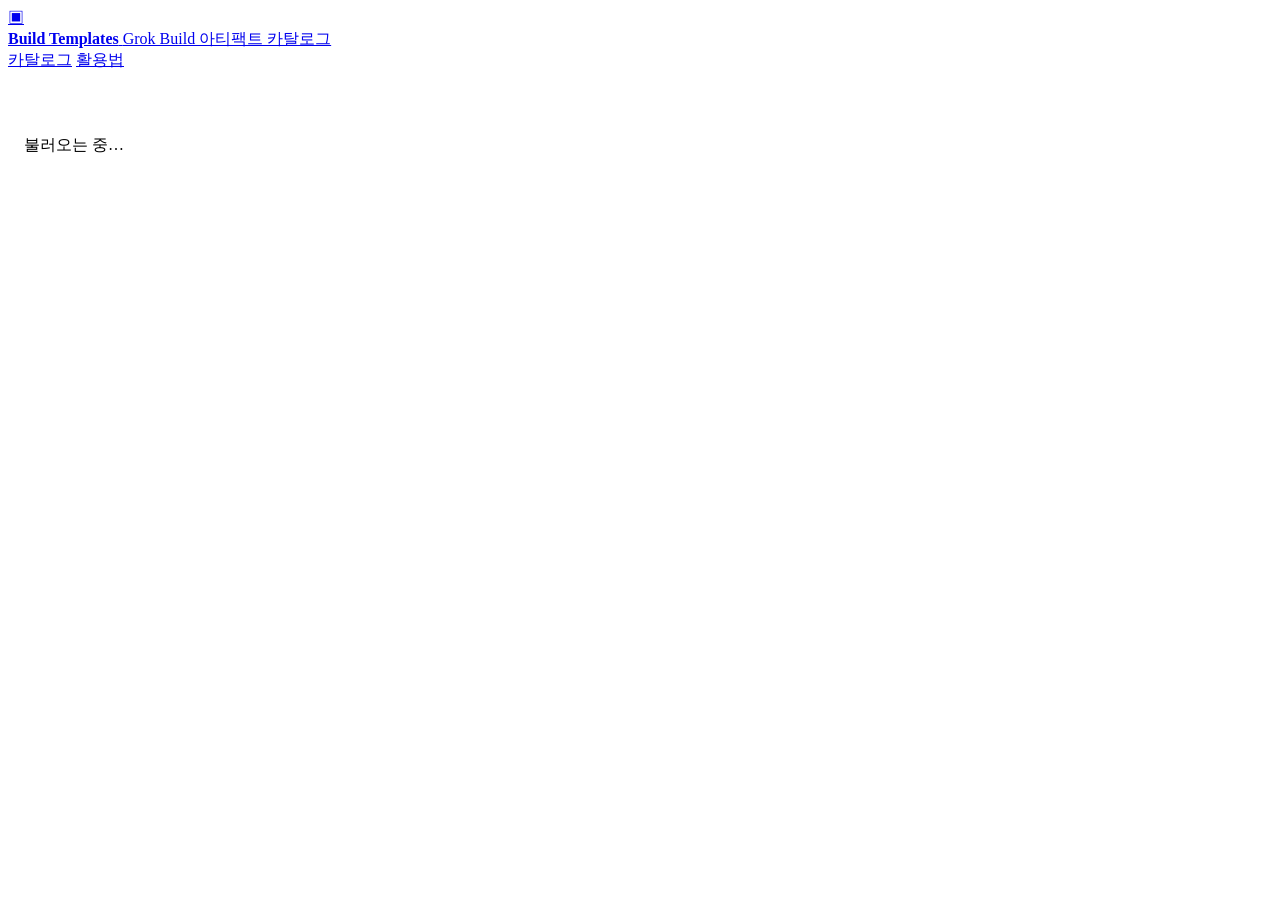
==== commit d878df8c: "Publish index.html for public catalog" ====
--- a/index.html
+++ b/index.html
@@ -7,197 +7,13 @@
   <meta name="description" content="Grok Build 아티팩트 템플릿 47종의 용도, 적합한 상황, 핵심 기능, 확장 아이디어를 정리한 카탈로그" />
   <link rel="preconnect" href="https://fonts.googleapis.com" />
   <link rel="preconnect" href="https://fonts.gstatic.com" crossorigin />
-  <link href="https://fonts.googleapis.com/css2?family=DM+Sans:ital,opsz,wght@0,9..40,400;0,9..40,500;0,9..40,600;0,9..40,700;1,9..40,400&family=Fraunces:opsz,wght@9..144,500;9..144,600;9..144,700&family=IBM+Plex+Mono:wght@400;500&display=swap" rel="stylesheet" />
-  <style>
-:root {
-  --bg: #0c0b0a; --surface: #1a1815; --surface-hover: #221f1b;
-  --fg: #f3efe8; --muted: #9a9287; --faint: #6b645c;
-  --primary: #e8a54b; --primary-fg: #1a1208; --accent: #7eb8a8;
-  --border: #2c2823; --border-strong: #403a32; --chip: #25211c;
-  --font-sans: "DM Sans", system-ui, sans-serif;
-  --font-display: "Fraunces", Georgia, serif;
-  --font-mono: "IBM Plex Mono", ui-monospace, monospace;
-  --radius: 0.75rem;
-}
-* { box-sizing: border-box; border-color: var(--border); }
-html { scroll-behavior: smooth; }
-body {
-  margin: 0; min-height: 100dvh; background: var(--bg); color: var(--fg);
-  font-family: var(--font-sans); -webkit-font-smoothing: antialiased;
-  background-image:
-    radial-gradient(ellipse 80% 50% at 20% -10%, color-mix(in oklab, var(--primary) 12%, transparent), transparent 55%),
-    radial-gradient(ellipse 60% 40% at 90% 10%, color-mix(in oklab, var(--accent) 8%, transparent), transparent 50%);
-}
-a { color: inherit; text-decoration: none; }
-button { font: inherit; cursor: pointer; }
-.wrap { max-width: 72rem; margin: 0 auto; padding: 0 1rem; }
-@media (min-width: 640px) { .wrap { padding: 0 1.5rem; } }
-header {
-  position: sticky; top: 0; z-index: 40;
-  border-bottom: 1px solid color-mix(in oklab, var(--border) 80%, transparent);
-  background: color-mix(in oklab, var(--bg) 80%, transparent);
-  backdrop-filter: blur(12px);
-}
-.header-inner { display: flex; align-items: center; justify-content: space-between; gap: 1rem; padding: 0.9rem 0; }
-.brand { display: flex; align-items: center; gap: 0.65rem; }
-.brand-icon {
-  width: 2.25rem; height: 2.25rem; display: grid; place-items: center;
-  border: 1px solid var(--border); border-radius: 0.5rem; background: var(--surface); color: var(--primary);
-}
-.brand strong { display: block; font-size: 0.9rem; }
-.brand span { display: block; font-size: 0.7rem; color: var(--muted); }
-nav a { padding: 0.5rem 0.75rem; border-radius: 0.5rem; color: var(--muted); font-size: 0.9rem; }
-nav a:hover { background: var(--surface); color: var(--fg); }
-.hero { padding: 2.5rem 0 2rem; }
-.badge {
-  display: inline-flex; align-items: center; gap: 0.4rem;
-  border: 1px solid var(--border); background: var(--surface); color: var(--primary);
-  border-radius: 999px; padding: 0.25rem 0.75rem; font-size: 0.75rem; font-weight: 500;
-}
-h1 { font-family: var(--font-display); font-size: clamp(2rem, 5vw, 3rem); line-height: 1.12; margin: 0.75rem 0 0; letter-spacing: -0.02em; }
-.lead { max-width: 40rem; color: var(--muted); font-size: 1.05rem; line-height: 1.6; margin-top: 1rem; }
-.stats { display: grid; gap: 0.75rem; margin-top: 1.75rem; }
-@media (min-width: 640px) { .stats { grid-template-columns: repeat(3, 1fr); } }
-.stat {
-  border: 1px solid var(--border); background: color-mix(in oklab, var(--surface) 70%, transparent);
-  border-radius: 1rem; padding: 1rem;
-}
-.stat .label { font-size: 0.7rem; text-transform: uppercase; letter-spacing: 0.12em; color: var(--faint); }
-.stat .value { font-family: var(--font-display); font-size: 1.85rem; font-weight: 600; margin-top: 0.15rem; }
-.stat .hint { font-size: 0.875rem; color: var(--muted); margin-top: 0.15rem; }
-.catalog {
-  border-top: 1px solid var(--border);
-  background: color-mix(in oklab, #141210 40%, transparent);
-  padding: 2rem 0 2.5rem;
-}
-.catalog-head { display: flex; flex-direction: column; gap: 1rem; }
-@media (min-width: 1024px) {
-  .catalog-head { flex-direction: row; align-items: flex-end; justify-content: space-between; }
-}
-.catalog h2 { font-family: var(--font-display); font-size: 1.5rem; margin: 0; }
-.catalog .sub { color: var(--muted); font-size: 0.9rem; margin-top: 0.25rem; }
-.search-wrap { position: relative; width: 100%; max-width: 24rem; }
-.search-wrap input {
-  width: 100%; border: 1px solid var(--border); background: var(--surface); color: var(--fg);
-  border-radius: var(--radius); padding: 0.65rem 2.5rem 0.65rem 2.4rem; outline: none;
-}
-.search-wrap input:focus { border-color: color-mix(in oklab, var(--primary) 50%, transparent); box-shadow: 0 0 0 3px color-mix(in oklab, var(--primary) 20%, transparent); }
-.search-wrap .icon { position: absolute; left: 0.75rem; top: 50%; transform: translateY(-50%); color: var(--faint); font-size: 0.9rem; }
-.chips { display: flex; gap: 0.5rem; overflow-x: auto; padding: 1rem 0 0.25rem; scrollbar-width: none; }
-.chips::-webkit-scrollbar { display: none; }
-.chip {
-  flex-shrink: 0; border: 1px solid var(--border); background: var(--surface); color: var(--muted);
-  border-radius: 999px; padding: 0.45rem 0.8rem; font-size: 0.875rem; display: inline-flex; gap: 0.4rem; align-items: center;
-}
-.chip.active { background: var(--primary); color: var(--primary-fg); border-color: color-mix(in oklab, var(--primary) 50%, transparent); }
-.chip .count {
-  font-size: 0.7rem; padding: 0.1rem 0.4rem; border-radius: 999px;
-  background: var(--chip); color: var(--faint);
-}
-.chip.active .count { background: color-mix(in oklab, var(--primary-fg) 15%, transparent); color: var(--primary-fg); }
-.result-meta { color: var(--muted); font-size: 0.9rem; margin: 1rem 0 0; }
-.grid { display: grid; gap: 1rem; margin-top: 1.25rem; }
-@media (min-width: 640px) { .grid { grid-template-columns: repeat(2, 1fr); } }
-@media (min-width: 1280px) { .grid { grid-template-columns: repeat(3, 1fr); } }
-.card {
-  display: flex; flex-direction: column; height: 100%;
-  border: 1px solid var(--border); border-radius: 1rem; padding: 1.15rem;
-  background: linear-gradient(145deg, color-mix(in oklab, var(--surface) 92%, white) 0%, var(--surface) 40%, #141210 100%);
-  box-shadow: 0 1px 0 rgba(255,255,255,0.04) inset, 0 12px 40px rgba(0,0,0,0.35);
-  transition: transform .15s ease, border-color .15s ease;
-}
-.card:hover { transform: translateY(-2px); border-color: var(--border-strong); }
-.card-top { display: flex; justify-content: space-between; gap: 0.75rem; margin-bottom: 1rem; }
-.card-icon {
-  width: 2.75rem; height: 2.75rem; display: grid; place-items: center;
-  border: 1px solid var(--border); border-radius: var(--radius); background: var(--chip); color: var(--primary); font-size: 1.1rem;
-}
-.card-cat { font-size: 0.75rem; color: var(--muted); border: 1px solid var(--border); background: color-mix(in oklab, var(--bg) 50%, transparent); border-radius: 999px; padding: 0.2rem 0.6rem; height: fit-content; }
-.card h3 { font-family: var(--font-display); font-size: 1.2rem; margin: 0 0 0.2rem; font-weight: 500; }
-.card .en { font-family: var(--font-mono); font-size: 0.7rem; text-transform: uppercase; letter-spacing: 0.12em; color: var(--faint); margin: 0 0 0.75rem; }
-.card .tagline { color: var(--muted); font-size: 0.9rem; line-height: 1.55; flex: 1; margin: 0 0 1rem; display: -webkit-box; -webkit-line-clamp: 3; -webkit-box-orient: vertical; overflow: hidden; }
-.card-foot { display: flex; justify-content: space-between; border-top: 1px solid var(--border); padding-top: 0.75rem; font-size: 0.8rem; }
-.card-foot .diff { color: var(--faint); }
-.card-foot .more { color: var(--accent); font-weight: 500; }
-.empty {
-  margin-top: 2rem; text-align: center; border: 1px dashed var(--border-strong);
-  border-radius: 1rem; padding: 3rem 1.5rem; background: color-mix(in oklab, var(--surface) 50%, transparent);
-}
-.empty button {
-  margin-top: 1rem; background: var(--primary); color: var(--primary-fg); border: 0;
-  border-radius: var(--radius); padding: 0.65rem 1rem; font-weight: 600;
-}
-.how { border-top: 1px solid var(--border); padding: 3rem 0; }
-.how h2 { font-family: var(--font-display); font-size: 1.6rem; margin: 0 0 1.5rem; }
-.how-grid { display: grid; gap: 1rem; }
-@media (min-width: 768px) { .how-grid { grid-template-columns: repeat(3, 1fr); } }
-.how-card { border: 1px solid var(--border); background: color-mix(in oklab, var(--surface) 60%, transparent); border-radius: 1rem; padding: 1.15rem; }
-.how-card .step { font-family: var(--font-mono); font-size: 0.75rem; letter-spacing: 0.16em; color: var(--primary); }
-.how-card h3 { font-family: var(--font-display); font-size: 1.1rem; margin: 0.4rem 0; font-weight: 500; }
-.how-card p { color: var(--muted); font-size: 0.9rem; line-height: 1.55; margin: 0; }
-footer { border-top: 1px solid var(--border); padding: 2rem 0; color: var(--muted); font-size: 0.875rem; }
-.footer-inner { display: flex; flex-direction: column; gap: 0.5rem; }
-@media (min-width: 640px) { .footer-inner { flex-direction: row; justify-content: space-between; align-items: center; } }
-/* Detail */
-.detail { padding: 2rem 0 3rem; }
-.back { display: inline-flex; align-items: center; gap: 0.4rem; color: var(--muted); font-size: 0.9rem; margin-bottom: 1.5rem; }
-.back:hover { color: var(--fg); }
-.detail-grid { display: grid; gap: 2rem; }
-@media (min-width: 1024px) { .detail-grid { grid-template-columns: 1fr 17.5rem; align-items: start; } }
-.pills { display: flex; flex-wrap: wrap; gap: 0.5rem; margin-bottom: 1.25rem; }
-.pill { border: 1px solid var(--border); background: var(--surface); color: var(--muted); border-radius: 999px; padding: 0.25rem 0.65rem; font-size: 0.75rem; }
-.pill.faint { background: var(--chip); color: var(--faint); }
-.title-row { display: flex; gap: 1rem; align-items: flex-start; }
-.title-icon {
-  width: 3.5rem; height: 3.5rem; flex-shrink: 0; display: grid; place-items: center;
-  border: 1px solid var(--border); border-radius: var(--radius); background: var(--surface); color: var(--primary); font-size: 1.4rem;
-}
-.detail h1 { font-family: var(--font-display); font-size: clamp(1.75rem, 4vw, 2.25rem); margin: 0; }
-.detail .en-name { font-family: var(--font-mono); color: var(--faint); font-size: 0.875rem; margin-top: 0.25rem; }
-.detail .tag { color: var(--muted); font-size: 1.1rem; line-height: 1.55; margin-top: 0.75rem; }
-section.block { margin-top: 2rem; }
-section.block h2 { font-family: var(--font-display); font-size: 1.2rem; margin: 0 0 0.75rem; font-weight: 500; display: flex; align-items: center; gap: 0.5rem; }
-section.block p, section.block li { color: var(--muted); line-height: 1.6; font-size: 0.95rem; }
-.purpose-box { border: 1px solid var(--border); background: color-mix(in oklab, var(--surface) 50%, transparent); border-radius: 1rem; padding: 1.25rem; }
-.two-col { display: grid; gap: 1.25rem; margin-top: 1.75rem; }
-@media (min-width: 768px) { .two-col { grid-template-columns: 1fr 1fr; } }
-.list-box { border: 1px solid var(--border); background: color-mix(in oklab, var(--surface) 40%, transparent); border-radius: 1rem; padding: 1.15rem; }
-.list-box ul { margin: 0.75rem 0 0; padding: 0; list-style: none; }
-.list-box li { display: flex; gap: 0.6rem; margin-bottom: 0.55rem; }
-.list-box li::before { content: ""; width: 0.35rem; height: 0.35rem; border-radius: 999px; background: color-mix(in oklab, var(--primary) 80%, transparent); margin-top: 0.55rem; flex-shrink: 0; }
-.ideas { display: grid; gap: 0.5rem; margin-top: 0.75rem; }
-@media (min-width: 640px) { .ideas { grid-template-columns: 1fr 1fr; } }
-.idea { border: 1px solid var(--border); background: #141210; border-radius: var(--radius); padding: 0.8rem 0.9rem; color: var(--muted); font-size: 0.875rem; line-height: 1.5; }
-.audience { display: flex; gap: 0.75rem; border: 1px solid var(--border); background: color-mix(in oklab, var(--chip) 60%, transparent); border-radius: 1rem; padding: 1.15rem; margin-top: 2rem; }
-.prompt {
-  margin-top: 2rem; border: 1px solid var(--border); background: var(--bg); border-radius: var(--radius);
-  padding: 1rem; font-family: var(--font-mono); font-size: 0.8rem; color: var(--muted); white-space: pre-wrap; line-height: 1.55; overflow-x: auto;
-}
-.aside { display: grid; gap: 1rem; }
-@media (min-width: 1024px) { .aside { position: sticky; top: 5.5rem; } }
-.aside-card { border: 1px solid var(--border); background: var(--surface); border-radius: 1rem; padding: 1rem; }
-.aside-card h3 { font-size: 0.7rem; text-transform: uppercase; letter-spacing: 0.14em; color: var(--faint); margin: 0 0 0.6rem; font-weight: 500; }
-.keywords { display: flex; flex-wrap: wrap; gap: 0.35rem; }
-.keywords span { border: 1px solid var(--border); background: var(--chip); color: var(--muted); border-radius: 999px; padding: 0.2rem 0.6rem; font-size: 0.75rem; }
-.related a { display: block; padding: 0.45rem 0.5rem; border-radius: 0.4rem; }
-.related a:hover { background: var(--chip); }
-.related .ko { font-weight: 500; display: block; }
-.related .en { font-size: 0.75rem; color: var(--faint); }
-.nav-pair { display: grid; gap: 0.75rem; margin-top: 2.5rem; border-top: 1px solid var(--border); padding-top: 1.75rem; }
-@media (min-width: 640px) { .nav-pair { grid-template-columns: 1fr 1fr; } }
-.nav-pair a { border: 1px solid var(--border); background: color-mix(in oklab, var(--surface) 60%, transparent); border-radius: 1rem; padding: 1rem; }
-.nav-pair a:hover { border-color: var(--border-strong); }
-.nav-pair .lab { font-size: 0.75rem; color: var(--faint); }
-.nav-pair .ko { font-weight: 500; margin-top: 0.2rem; }
-.nav-pair .en { font-size: 0.875rem; color: var(--muted); }
-.nav-pair a.right { text-align: right; }
-.hidden { display: none !important; }
-</style>
+  <link href="https://fonts.googleapis.com/css2?family=DM+Sans:opsz,wght@9..40,400;9..40,500;9..40,600;9..40,700&family=Fraunces:opsz,wght@9..144,500;9..144,600;9..144,700&family=IBM+Plex+Mono:wght@400;500&display=swap" rel="stylesheet" />
+  <link rel="stylesheet" href="/styles.css" />
 </head>
 <body>
   <header>
     <div class="wrap header-inner">
-      <a class="brand" href="#/" id="brand-link">
+      <a class="brand" href="#/">
         <div class="brand-icon">▣</div>
         <div>
           <strong>Build Templates</strong>
@@ -205,256 +21,12 @@
         </div>
       </a>
       <nav>
-        <a href="#/" id="nav-home">카탈로그</a>
-        <a href="#/" id="nav-how" class="hide-sm">활용법</a>
+        <a href="#/">카탈로그</a>
+        <a href="#/" id="nav-how">활용법</a>
       </nav>
     </div>
   </header>
-  <div id="app"></div>
-  <script>
-    const DATA = {"templates":[{"id":"endless-runner","name":"Endless runner","nameKo":"엔드리스 러너","category":"game","tagline":"한 손 조작으로 끝없이 달리는 아케이드 루프","summary":"장애물을 피하며 거리를 늘리는 클래식 러너. 점수·난이도 곡선·리스타트로 즉시 플레이 가능한 게임 프로토타입을 만듭니다.","purpose":"캐주얼 게임의 핵심인 ‘짧은 세션 + 다시 하기’ 루프를 빠르게 검증할 때 씁니다. 캐릭터 교체, 파워업, 스킨, 리더보드 같은 확장을 얹기 좋은 뼈대입니다. 게임 잼, 모바일 광고형 미니게임, 브랜드 프로모 미니게임의 출발점으로 적합합니다.","bestFor":["모바일 터치 조작 데모","점수·콤보 시스템 실험","캐릭터/스킨 마켓 아이디어 검증","짧은 세션 중독성 테스트"],"features":["자동 스크롤 또는 러너 이동 루프","점프/슬라이드 등 단순 입력","장애물·코인·거리 기반 점수","난이도 상승 곡선","게임 오버 후 즉시 재시작"],"iterateIdeas":["테마 변경 (네온 시티, 정글, 우주)","더블 점프·실드 파워업 추가","일일 챌린지 / 최고 기록 저장","사운드 이펙트와 콤보 UI"],"audience":"캐주얼 게이머, 인디 프로토타이퍼, 마케팅 미니게임","difficulty":"beginner","keywords":["runner","arcade","mobile","score","게임"]},{"id":"bio-page","name":"Bio page","nameKo":"바이오 페이지","category":"web","tagline":"한 화면에 나를 압축한 링크·소개 페이지","summary":"프로필, 소개 문장, SNS·포트폴리오 링크를 모아 두는 개인 허브 페이지입니다. Linktree 대용 또는 명함 QR 착지 페이지로 씁니다.","purpose":"이름·역할·링크를 빠르게 공유해야 할 때 씁니다. 크리에이터, 프리랜서, 강사, 이벤트 연사가 ‘지금 연결하고 싶은 곳’만 모아 두는 단일 착지점입니다. SEO보다 공유성과 모바일 가독성이 핵심입니다.","bestFor":["인스타/유튜브 프로필 링크","명함·QR 랜딩","이벤트 연사 소개","멀티 링크 허브"],"features":["아바타·이름·한 줄 소개","우선순위 링크 버튼 목록","소셜 아이콘 행","모바일 우선 세로 레이아웃","테마 색·배경 커스터마이즈"],"iterateIdeas":["다국어 토글","뉴스레터 구독 폼","최근 작품 썸네일 그리드","다크/라이트 테마 스위치"],"audience":"크리에이터, 프리랜서, 개인 브랜딩","difficulty":"beginner","keywords":["linktree","profile","links","소개","bio"]},{"id":"revenue-dashboard","name":"Revenue dashboard","nameKo":"매출 대시보드","category":"productivity","tagline":"매출·성장 지표를 한눈에 보는 경영 보드","summary":"매출, MRR, 전환율 같은 KPI를 카드·차트·테이블로 보여주는 비즈니스 대시보드 템플릿입니다.","purpose":"스타트업·소상공인·SaaS가 ‘숫자 스토리’를 빠르게 시각화할 때 씁니다. 실제 연동 전 목 데이터로 경영 보고 UI를 검증하거나, 투자자/팀 공유용 라이브 보드를 만들 출발점입니다.","bestFor":["주간/월간 매출 리포트 UI","KPI 카드 구성 실험","차트 레이아웃 프로토타입","경영진 데모 화면"],"features":["핵심 지표 요약 카드","시계열 매출 차트","카테고리/채널 비교","기간 필터 (7일/30일/90일)","테이블형 상세 내역"],"iterateIdeas":["목표 대비 달성률 게이지","코호트·리텐션 패널","CSV 업로드 또는 커넥터 연동","팀별/지역별 세그먼트"],"audience":"창업자, 그로스, 재무 담당, 프리랜서 에이전시","difficulty":"intermediate","keywords":["dashboard","mrr","kpi","chart","매출"]},{"id":"3d-globe","name":"3D globe","nameKo":"3D 지구본","category":"3d-sim","tagline":"돌리고 확대하는 인터랙티브 지구","summary":"드래그·줌이 되는 3D 지구본으로 지점 마커, 연결선, 지역 하이라이트를 보여주는 시각 데모입니다.","purpose":"글로벌 서비스, 물류, 여행, 커뮤니티 분포를 ‘지도보다 몰입감 있게’ 보여줄 때 씁니다. 랜딩 히어로, 데이터 스토리텔링, 컨퍼런스 키노트 비주얼에 강합니다.","bestFor":["글로벌 유저/지점 분포 시각화","랜딩 페이지 히어로","여행·물류 스토리텔링","인터랙티브 전시 키오스크"],"features":["회전·줌 가능한 구체","핀/핫스팟 마커","호버 시 지역 정보 카드","낮/밤 또는 텍스처 테마","자동 회전 옵션"],"iterateIdeas":["실시간 트래픽 펄스 애니메이션","국가 클릭 → 상세 패널","비행 경로 아크 라인","타임라인 슬라이더로 연도별 데이터"],"audience":"브랜드 사이트, 데이터 스토리, 교육 콘텐츠","difficulty":"intermediate","keywords":["globe","3d","map","geo","지구본"]},{"id":"particle-field","name":"Particle field","nameKo":"파티클 필드","category":"creative","tagline":"입자로 만드는 분위기·인터랙션 배경","summary":"수천 개의 입자가 움직이며 마우스/터치에 반응하는 생성형 비주얼 필드입니다.","purpose":"분위기 있는 히어로 배경, 아트 인스톨레이션, 브랜딩 무드보드용 모션 배경을 만들 때 씁니다. 제품 기능보다 ‘감각과 분위기’를 먼저 보여줄 때 효과적입니다.","bestFor":["랜딩 히어로 배경","전시·미디어아트 프로토타입","브랜딩 무드 비주얼","포인터 반응형 데모"],"features":["입자 밀도·속도 조절","마우스 인력/척력","색상·블렌딩 모드","연결선(네트워크) 옵션","성능 친화 캔버스 루프"],"iterateIdeas":["오디오 비트에 반응","로고 실루엣으로 입자 정렬","테마 프리셋 (우주, 불꽃, 눈)","스크린샷/GIF 내보내기"],"audience":"디자이너, 프론트엔드, 미디어아트","difficulty":"intermediate","keywords":["particles","canvas","ambient","background"]},{"id":"drum-machine","name":"Drum machine","nameKo":"드럼 머신","category":"music","tagline":"스텝 시퀀서로 비트 만드는 브라우저 비트박스","summary":"16스텝 시퀀서와 키트 선택으로 리듬 패턴을 만들고 재생하는 드럼 머신입니다.","purpose":"음악 교육, 비트메이킹 입문, 사운드 브랜드 체험, 크리에이티브 코딩 데모에 씁니다. 오디오 컨텍스트·타이밍·UI 그리드의 기본 패턴을 한 번에 보여 줍니다.","bestFor":["비트메이킹 교육 도구","장르 프리셋 체험","웹 오디오 인터랙션 데모","크리에이터 포트폴리오 작품"],"features":["16스텝 그리드","킥/스네어/햇 등 트랙","템포·스윙 조절","키트/장르 프리셋","재생·정지·패턴 클리어"],"iterateIdeas":["마이크 비트박싱 → 패턴 변환","패턴 저장/불러오기","이펙트(딜레이, 필터)","MIDI 키보드 연동"],"audience":"음악 입문자, 프로듀서, 교육자","difficulty":"intermediate","keywords":["drums","sequencer","beat","audio","리듬"]},{"id":"physics-sandbox","name":"Physics sandbox","nameKo":"물리 샌드박스","category":"3d-sim","tagline":"떨어뜨리고 쌓고 튕기는 물리 놀이터","summary":"도형을 생성·드래그하고 중력·마찰·탄성을 슬라이더로 바꿔 가며 물리 시뮬레이션을 실험합니다.","purpose":"교육용 물리 시연, 게임 피직스 감각 테스트, 스트레스 해소형 토이에 씁니다. ‘파라미터를 만지면 세계가 바뀐다’는 인터랙션을 직관적으로 보여 줍니다.","bestFor":["과학 수업 보조 자료","물리 파라미터 체험","키오스크형 토이","게임 물리 프로토타입"],"features":["구/박스/실린더 스폰","드래그·던지기","중력·바운스·마찰 슬라이더","스택/붕괴 플레이","리셋 월드"],"iterateIdeas":["재료 속성(얼음, 고무, 금속)","폭발·임펄스 도구","슬로모션 카메라","미니 챌린지(탑 쌓기 기록)"],"audience":"학생, 교육자, 게임 개발 입문","difficulty":"intermediate","keywords":["physics","sandbox","gravity","2d/3d"]},{"id":"color-palette","name":"Color palette","nameKo":"컬러 팔레트","category":"utility","tagline":"조화로운 색 조합을 만들고 복사하는 디자인 도구","summary":"메인·보조·액센트 색을 생성·조정하고 HEX/HSL을 복사할 수 있는 팔레트 메이커입니다.","purpose":"브랜드 컬러 초안, UI 토큰 실험, 디자인 핸드오프 전에 색 체계를 빠르게 잡을 때 씁니다. 디자이너와 개발자가 같은 언어로 색을 공유하게 해 줍니다.","bestFor":["브랜드 컬러 브레인스토밍","UI 토큰 초안","접근성 대비 확인 전 단계","무드보드 색 추출 보조"],"features":["5색 전후 팔레트 생성","조화 모드(유사, 보색 등)","HEX 원클릭 복사","라이트/다크 미리보기","락(고정) 후 재생성"],"iterateIdeas":["WCAG 대비 점수 표시","이미지에서 팔레트 추출","CSS 변수 export","팀 공유 링크"],"audience":"디자이너, 프론트엔드, 브랜드 담당","difficulty":"beginner","keywords":["color","palette","hex","design","색상"]},{"id":"kanban-board","name":"Kanban board","nameKo":"칸반 보드","category":"productivity","tagline":"드래그로 업무 상태를 옮기는 보드","summary":"할 일·진행 중·완료 컬럼에 카드를 두고 드래그 앤 드롭으로 흐름을 관리하는 칸반 앱입니다.","purpose":"개인 프로젝트 관리, 소규모 팀 스프린트 보드, 콘텐츠 파이프라인을 시각화할 때 씁니다. 복잡한 PM 툴 없이 ‘상태 이동’만으로 일을 보이게 만듭니다.","bestFor":["개인/팀 태스크 관리","콘텐츠 제작 파이프라인","스프린트 보드 프로토타입","수업 과제 진행 현황"],"features":["컬럼(상태) 구성","카드 생성·편집·삭제","드래그 앤 드롭 이동","라벨·우선순위","로컬 저장으로 새로고침 유지"],"iterateIdeas":["마감일·담당자 필드","WIP 한도 표시","보드 템플릿(마케팅, 개발)","필터/검색"],"audience":"프리랜서, 소규모 팀, 학생","difficulty":"beginner","keywords":["kanban","tasks","board","trello","업무"]},{"id":"function-grapher","name":"Function grapher","nameKo":"함수 그래프","category":"math-science","tagline":"수식을 입력하면 바로 그리는 그래프 계산기","summary":"수식 입력 후 2D 좌표평면에 곡선을 그리는 수학 시각화 도구입니다.","purpose":"수업·과외·자습에서 함수의 형태를 직관적으로 이해하게 돕습니다. 슬라이더로 계수를 바꾸며 ‘파라미터가 그래프를 어떻게 바꾸는지’ 실험하기 좋습니다.","bestFor":["수학 교육 보조","함수 형태 직관화","계수 슬라이더 실험","STEM 데모 페이지"],"features":["수식 입력","실시간 플롯","줌/팬 좌표계","다중 함수 오버레이","그리드·축 라벨"],"iterateIdeas":["극좌표·파라메트릭 모드","근·교점 자동 표시","도함수 그래프 토글","문제 은행(예제 함수)"],"audience":"학생, 교사, STEM 콘텐츠 제작자","difficulty":"intermediate","keywords":["math","graph","function","plot","함수"]},{"id":"3d-maze","name":"3D maze","nameKo":"3D 미로","category":"game","tagline":"1인칭으로 빠져나오는 입체 미로","summary":"복도형 3D 미로를 탐험하며 출구를 찾는 탐색 게임입니다. 카메라 조작과 공간 인지가 핵심입니다.","purpose":"3D 컨트롤·레벨 생성·미니맵 같은 게임 요소를 한 번에 보여 줄 때 씁니다. 퍼즐·공포·교육용 탐색 경험의 베이스로 확장하기 좋습니다.","bestFor":["3D 조작 튜토리얼 데모","프로시저럴 레벨 실험","탈출 퍼즐 프로토타입","웹 3D 포트폴리오"],"features":["1인칭 이동/시야","미로 생성 또는 고정 맵","출구 목표","미니맵 옵션","타이머·기록"],"iterateIdeas":["아이템·열쇠 시스템","다크 조명·손전등","멀티 층 미로","시드 공유로 같은 맵 도전"],"audience":"게이머, 3D 웹 개발 학습자","difficulty":"advanced","keywords":["maze","fps","3d","explore","미로"]},{"id":"landing-page","name":"Landing page","nameKo":"랜딩 페이지","category":"web","tagline":"제품·서비스를 설득하는 전환 중심 페이지","summary":"히어로, 기능, 후기, CTA로 구성된 마케팅 랜딩 페이지 뼈대입니다.","purpose":"신규 제품·이벤트·대기 명단을 빠르게 공개하고 전환(가입, 문의, 구매)을 유도할 때 씁니다. 카피·비주얼·CTA 배치를 A/B로 다듬기 좋은 출발점입니다.","bestFor":["SaaS·앱 출시 페이지","웨이트리스트 수집","이벤트/코스 홍보","에이전시 클라이언트 초안"],"features":["히어로 + 주요 CTA","기능 섹션 3~6","소셜 프루프/후기","FAQ·가격(옵션)","모바일 반응형 레이아웃"],"iterateIdeas":["대기 명단 이메일 폼","가격 토글(월/연)","제품 스크린 목업 교체","다국어 섹션"],"audience":"창업자, 마케터, 프리랜서","difficulty":"beginner","keywords":["landing","marketing","cta","saas","랜딩"]},{"id":"world-map","name":"World map","nameKo":"월드 맵","category":"math-science","tagline":"국가·지역 데이터를 올리는 2D 세계 지도","summary":"클릭·호버 가능한 세계 지도에 통계·여행 기록·분포 데이터를 시각화합니다.","purpose":"3D 지구본보다 가벼운 2D 지도로 데이터 스토리를 전달할 때 씁니다. 방문 국가 체크, 판매 지역 히트맵, 뉴스 데이터 맥락 제시에 적합합니다.","bestFor":["여행 기록 맵","국가별 지표 비교","영업 지역 현황","교육용 지리 자료"],"features":["국가 호버/선택","색상 스케일(choropleth)","툴팁 수치","범례","반응형 지도 컨테이너"],"iterateIdeas":["방문 체크리스트 모드","연도 타임라인","도시 레벨 핀","CSV 데이터 바인딩"],"audience":"교육, 데이터 저널리즘, 여행 콘텐츠","difficulty":"intermediate","keywords":["map","geo","choropleth","world","지도"]},{"id":"solar-system","name":"Solar system","nameKo":"태양계","category":"3d-sim","tagline":"행성을 돌며 탐험하는 우주 스케일 모델","summary":"태양과 행성 궤도를 시각화하고 각 천체를 선택해 정보를 보는 교육용 우주 시뮬입니다.","purpose":"천문 교육, 사이언스 뮤지엄 키오스크, STEM 랜딩의 시그니처 비주얼로 씁니다. 스케일·궤도·자전 개념을 인터랙티브하게 전달합니다.","bestFor":["초중등 천문 수업","사이언스 전시","우주 테마 랜딩","교육 콘텐츠 임베드"],"features":["행성 궤도 애니메이션","천체 클릭 정보 패널","카메라 포커스/줌","시간 배속 조절","라벨 on/off"],"iterateIdeas":["위성·소행성대 추가","실제 비율 vs 보기 좋은 비율 토글","퀴즈 모드","역사적 우주 미션 마커"],"audience":"교육자, 학생, 사이언스 커뮤니케이터","difficulty":"intermediate","keywords":["space","planets","orbit","astronomy","태양계"]},{"id":"fractal-tree","name":"Fractal tree","nameKo":"프랙탈 트리","category":"creative","tagline":"재귀로 자라는 나무 형태 생성 아트","summary":"각도·길이·깊이 파라미터로 프랙탈 나무를 생성하고 애니메이션하는 시각 실험 도구입니다.","purpose":"재귀·프랙탈 개념 교육과 생성형 아트 포트를 동시에 충족합니다. 슬라이더 하나로 ‘규칙이 아름다움을 만든다’는 감각을 전달합니다.","bestFor":["알고리즘 아트 포트폴리오","재귀 개념 수업","명상적 비주얼 토이","브랜드 생성 그래픽"],"features":["분기 각도·깊이 조절","실시간 재생성","색 그라데이션 가지","바람/성장 애니메이션","시드 기반 변형"],"iterateIdeas":["사계절 테마","L-system 규칙 편집","고해상도 export","음악과 동기화된 성장"],"audience":"개발 학습자, 디지털 아티스트, 교사","difficulty":"beginner","keywords":["fractal","tree","recursive","generative"]},{"id":"synth-keyboard","name":"Synth keyboard","nameKo":"신스 키보드","category":"music","tagline":"브라우저에서 치는 신디사이저 건반","summary":"가상 건반과 파형·엔벨로프 조절로 음을 연주하는 웹 신스입니다.","purpose":"음악 입문, 사운드 디자인 맛보기, 웹 오디오 쇼케이스에 씁니다. 마우스·키보드·터치로 즉시 연주 가능한 악기 UI를 만듭니다.","bestFor":["온라인 음악 수업 보조","사운드 디자인 입문","웹 오디오 포트폴리오","어린이 인터랙티브 악기"],"features":["온스크린 건반","파형 선택(사인, 사각 등)","ADSR 또는 간단한 톤 조절","옥타브 전환","컴퓨터 키보드 매핑"],"iterateIdeas":["이펙트 랙(리버브, 딜레이)","프리셋 저장","아르페지에이터","녹음·루프"],"audience":"음악 학습자, 크리에이터","difficulty":"intermediate","keywords":["synth","keyboard","audio","instrument"]},{"id":"boids-flock","name":"Boids flock","nameKo":"보이즈 군집","category":"3d-sim","tagline":"새 떼처럼 움직이는 군집 지능 시뮬","summary":"분리·정렬·응집 규칙으로 에이전트가 무리 짓는 Boids 시뮬레이션입니다.","purpose":"창발적 행동·AI 기초 개념을 시각적으로 설명할 때 씁니다. 게임의 군중 AI, 자연 다큐 스타일 비주얼, 알고리즘 교육에 적합합니다.","bestFor":["창발 행동 교육","군중/떼 AI 데모","생성 비주얼 배경","연구 발표 보조"],"features":["에이전트 수 조절","분리/정렬/응집 가중치","장애물 회피(옵션)","색·트레일 스타일","실시간 파라미터 튜닝"],"iterateIdeas":["포식자 추가","3D boids","목표 지점으로 유도","규칙 on/off 토글 교육 모드"],"audience":"CS 학습자, 연구·교육, 모션 디자이너","difficulty":"intermediate","keywords":["boids","flocking","ai","simulation","군집"]},{"id":"qr-generator","name":"QR generator","nameKo":"QR 생성기","category":"utility","tagline":"URL·텍스트를 즉시 QR로 바꾸는 도구","summary":"입력한 텍스트나 링크를 QR 코드로 생성하고 다운로드할 수 있는 유틸입니다.","purpose":"이벤트 체크인, 메뉴판, 명함, 캠페인 트래킹 링크를 오프라인으로 연결할 때 씁니다. 가장 단순한 ‘만들어 바로 쓰는’ 도구형 템플릿입니다.","bestFor":["이벤트·포스터 QR","카페 메뉴/Wi-Fi 공유","명함·패키지 링크","캠페인 랜딩 연결"],"features":["텍스트/URL 입력","실시간 QR 미리보기","크기·여백 조절","PNG 다운로드","에러 정정 레벨(옵션)"],"iterateIdeas":["로고 중앙 삽입","브랜드 색 모듈","일괄 생성(CSV)","짧은 링크 + UTM 도우미"],"audience":"마케터, 소상공인, 이벤트 운영","difficulty":"beginner","keywords":["qr","utility","link","offline"]},{"id":"pomodoro-timer","name":"Pomodoro timer","nameKo":"포모도로 타이머","category":"productivity","tagline":"집중·휴식 사이클을 지키는 타이머","summary":"작업/휴식 구간을 타이머로 돌리고 세션 횟수를 기록하는 집중 도구입니다.","purpose":"개인 생산성, 스터디 위드 미, 원격 근무 집중 루틴을 만들 때 씁니다. 알림·세션 통계를 붙여 ‘습관 제품’으로 키우기 쉬운 베이스입니다.","bestFor":["개인 집중 세션","스터디 타이머","원격 업무 루틴","습관 앱 MVP"],"features":["작업/짧은 휴식/긴 휴식","시작·일시정지·리셋","세션 카운트","브라우저 알림(옵션)","진행 링 UI"],"iterateIdeas":["화이트노이즈 토글","일일 목표 포모도로 수","작업 라벨 태깅","히스토리 차트"],"audience":"학생, 지식 노동자, 크리에이터","difficulty":"beginner","keywords":["pomodoro","timer","focus","productivity"]},{"id":"prime-explorer","name":"Prime explorer","nameKo":"소수 탐험기","category":"math-science","tagline":"소수 패턴을 시각적으로 탐험하는 수학 랩","summary":"소수 판별, 목록, 나선·격자 시각화로 수의 구조를 탐구합니다.","purpose":"정수론에 대한 호기심을 일으키는 교육·전시용 도구입니다. ‘추상적 수’를 패턴으로 보이게 만들어 학습 동기를 높입니다.","bestFor":["수학 영재·동아리 활동","사이언스 페어 전시","정수론 입문 시각화","퍼즐형 학습 앱"],"features":["소수 판별기","범위 내 소수 목록","Ulam spiral 등 시각화","단계별 하이라이트","설명 패널"],"iterateIdeas":["에라토스테네스 체 애니메이션","골드바흐 추측 실험 뷰","퀴즈 모드","큰 수 BigInt 지원"],"audience":"수학 교사, 학생, 수학 애호가","difficulty":"intermediate","keywords":["prime","number theory","math","visualization"]},{"id":"space-shooter","name":"Space shooter","nameKo":"스페이스 슈터","category":"game","tagline":"적 편대를 격파하는 클래식 슈팅 게임","summary":"플레이어 기체를 조종해 탄막을 피하고 적을 쓰러뜨리는 아케이드 슈터입니다.","purpose":"충돌, 탄환 풀, 웨이브, 점수 같은 게임 루프의 정석을 빠르게 구현·시연할 때 씁니다. 파워업·보스·스킨으로 확장하기 좋습니다.","bestFor":["아케이드 게임 프로토타입","게임 루프 학습","레트로 테마 포트폴리오","짧은 플레이 세션 데모"],"features":["좌우(또는 자유) 이동 사격","적 웨이브","체력/생명","점수·하이 스코어","폭발·피격 피드백"],"iterateIdeas":["무기 업그레이드 트리","보스 페이즈","협동 로컬 2인","스테이지 테마 팩"],"audience":"캐주얼 게이머, 게임 입문 개발자","difficulty":"intermediate","keywords":["shooter","arcade","space","game"]},{"id":"portfolio","name":"Portfolio","nameKo":"포트폴리오","category":"web","tagline":"작품과 경력을 보여주는 개인 사이트","summary":"프로젝트 그리드, About, 연락 섹션으로 구성된 개인/스튜디오 포트폴리오 사이트입니다.","purpose":"구직, 클라이언트 수주, 개인 브랜드 구축 시 ‘내가 무엇을 만들었는지’를 설득력 있게 보여줄 때 씁니다. 케이스 스터디 깊이를 단계적으로 키울 수 있습니다.","bestFor":["디자이너/개발자 이력 사이트","스튜디오 쇼케이스","프리랜서 수주용","졸업 전시 온라인 버전"],"features":["히어로 + 소개","프로젝트 카드 그리드","필터(타입/연도)","프로젝트 상세 모달/페이지","연락 CTA"],"iterateIdeas":["케이스 스터디 긴 페이지","모션 스크롤 스토리","다국어","CMS 연동 초안"],"audience":"크리에이티브 프로, 구직자, 스튜디오","difficulty":"beginner","keywords":["portfolio","showcase","personal site","works"]},{"id":"network-graph","name":"Network graph","nameKo":"네트워크 그래프","category":"math-science","tagline":"노드와 연결로 관계를 보는 그래프 시각화","summary":"사람·개념·엔티티 사이의 연결을 힘 기반 그래프로 탐색합니다.","purpose":"조직도, 지식 그래프, 소셜 연결, 의존성 맵을 설명할 때 씁니다. 복잡한 관계를 ‘한눈에 보이는 구조’로 바꿉니다.","bestFor":["조직·커뮤니티 관계도","지식 맵 / 개념 연결","의존성·아키텍처 다이어그램","리서치 네트워크 시각화"],"features":["노드·엣지 렌더링","드래그·줌·팬","호버 하이라이트","검색으로 노드 포커스","클러스터 색상"],"iterateIdeas":["시간축에 따른 연결 변화","가중치 엣지 두께","JSON import","커뮤니티 탐지 하이라이트"],"audience":"리서처, 데이터 분석, 프로덕트 기획","difficulty":"intermediate","keywords":["graph","network","nodes","relationships"]},{"id":"product-viewer","name":"Product viewer","nameKo":"제품 뷰어","category":"utility","tagline":"제품을 돌려 보며 디테일을 확인하는 쇼케이스","summary":"이미지 또는 3D 모델을 회전·줌하며 제품을 살펴보는 커머스형 뷰어입니다.","purpose":"이커머스 PDP, 하드웨어 스펙 페이지, 전시 키오스크에서 ‘만져보는 듯한’ 제품 경험을 줄 때 씁니다. 구매 확신과 브랜딩을 동시에 올립니다.","bestFor":["온라인 스토어 제품 상세","하드웨어/굿즈 런칭","쇼룸 키오스크","룩북 인터랙션"],"features":["360° 회전 또는 오빗 컨트롤","줌·핫스팟 정보","컬러/옵션 스와치","풀스크린 보기","모바일 제스처"],"iterateIdeas":["AR 뷰 진입점","재료 전환 애니메이션","구성품 explode 뷰","장바구니 CTA 연동"],"audience":"이커머스, 브랜드, 제품 마케터","difficulty":"intermediate","keywords":["product","3d","commerce","viewer"]},{"id":"mandelbrot-zoom","name":"Mandelbrot zoom","nameKo":"만델브로 줌","category":"creative","tagline":"끝없이 확대되는 프랙탈 탐험","summary":"만델브로 집합을 확대·이동하며 색 매핑을 바꾸는 프랙탈 탐험기입니다.","purpose":"수학적 아름다움과 무한 디테일을 체험하게 하는 시그니처 비주얼 템플릿입니다. 교육·아트·스크린세이버형 경험에 모두 쓸 수 있습니다.","bestFor":["수학 아트 전시","프랙탈 교육","몰입형 비주얼 토이","고해상도 월페이퍼 생성 베이스"],"features":["클릭/휠 줌","팬 이동","반복 횟수·팔레트 조절","부드러운 색 보간","위치 북마크(옵션)"],"iterateIdeas":["줄리아 집합 전환","자동 딥줌 시네마틱","터치 핀치 줌 강화","좌표 공유 링크"],"audience":"수학·아트 애호가, 교육 콘텐츠","difficulty":"advanced","keywords":["mandelbrot","fractal","zoom","math art"]},{"id":"audio-visualizer","name":"Audio visualizer","nameKo":"오디오 비주얼라이저","category":"music","tagline":"소리에 반응하는 실시간 비주얼","summary":"마이크 또는 오디오 입력의 주파수/파형을 막대·원형·파티클로 시각화합니다.","purpose":"공연 비주얼, DJ 오버레이, 음악 플레이어 스킨, 사운드 반응형 설치물의 출발점입니다. ‘소리가 보인다’는 즉각적 만족이 강점입니다.","bestFor":["라이브 공연 VJ 보조","음악 플레이어 UI","설치 미술 프로토타입","웹 오디오 데모"],"features":["마이크/파일 입력","FFT 스펙트럼 표시","여러 비주얼 모드","감도·색 조절","풀스크린"],"iterateIdeas":["비트 감지 플래시","가사 동기(간이)","레코딩 영상 캡처","프리셋 공유"],"audience":"뮤지션, VJ, 프론트엔드 크리에이터","difficulty":"intermediate","keywords":["audio","visualizer","fft","music"]},{"id":"game-of-life","name":"Game of Life","nameKo":"라이프 게임","category":"math-science","tagline":"셀 오토마타로 피어나는 생명 패턴","summary":"콘웨이의 Game of Life 규칙을 그리드에서 실행·편집하는 고전 시뮬레이터입니다.","purpose":"창발, 복잡도, 단순 규칙의 결과를 가르칠 때 표준처럼 쓰입니다. 패턴 라이브러리와 편집 도구로 ‘놀이하는 컴퓨터 과학’을 만듭니다.","bestFor":["CS·수학 수업","창발 현상 데모","패턴 탐구 토이","알고리듬 시각화 포트폴리오"],"features":["셀 토글 편집","재생·일시정지·스텝","속도 조절","클리어/랜덤","고전 패턴 삽입"],"iterateIdeas":["다른 규칙 세트(B3/S23 외)","토러스 경계","히트맵 세대 나이","패턴 저장/불러오기"],"audience":"교육자, CS 학습자, 수학 애호가","difficulty":"beginner","keywords":["cellular automata","conway","simulation"]},{"id":"pixel-art","name":"Pixel art","nameKo":"픽셀 아트","category":"creative","tagline":"격자에 점을 찍어 그리는 도트 에디터","summary":"픽셀 단위로 색을 칠하고 작은 스프라이트·아이콘을 만드는 에디터입니다.","purpose":"레트로 게임 에셋, 이모지 스타일 아이콘, 교육용 도트 그림 도구로 씁니다. 창작 장벽이 낮아 커뮤니티 챌린지에도 잘 맞습니다.","bestFor":["게임 스프라이트 초안","아이콘/이모지 제작","어린이 디지털 미술","레트로 아트 챌린지"],"features":["그리드 캔버스","팔레트·펜·지우개","확대 UI","되돌리기","PNG export"],"iterateIdeas":["대칭 그리기","애니메이션 프레임","커뮤니티 갤러리","스프라이트 시트 export"],"audience":"인디 게임, 취미 아티스트, 교육","difficulty":"beginner","keywords":["pixel","editor","sprite","art"]},{"id":"habit-tracker","name":"Habit tracker","nameKo":"습관 트래커","category":"productivity","tagline":"매일 체크하며 습관을 쌓는 트래커","summary":"습관을 등록하고 일별 완료를 체크하며 연속(streak)을 시각화하는 앱입니다.","purpose":"운동·독서·공부 등 반복 행동을 눈에 보이게 만들어 동기를 유지할 때 씁니다. 개인 성장 앱·웰니스 제품의 최소 단위 MVP로 적합합니다.","bestFor":["개인 루틴 관리","스터디 챌린지","웰니스 MVP","팀 챌린지 보드(확장)"],"features":["습관 추가/편집","캘린더 또는 히트맵 체크","연속 일수(streak)","주간 완료율","로컬 데이터 유지"],"iterateIdeas":["리마인더 알림","카테고리·아이콘","월간 리포트","친구와 공유 챌린지"],"audience":"자기계발, 학생, 헬스 관심층","difficulty":"beginner","keywords":["habit","streak","tracker","routine"]},{"id":"vector-field","name":"Vector field","nameKo":"벡터장","category":"math-science","tagline":"화살표 흐름으로 보는 벡터장 시각화","summary":"평면 위 벡터장을 화살표·유선으로 표시하고 파라미터를 바꿔 흐름을 관찰합니다.","purpose":"미적분·물리학의 장(field) 개념, 유체·전자기 직관을 교육할 때 씁니다. 정적 공식 대신 ‘흐름’으로 이해하게 돕습니다.","bestFor":["대학 미적분/물리 보조","유체·장 개념 입문","STEM 인터랙티브 노트","연구 시각화 스케치"],"features":["벡터 화살표 그리드","장 함수 프리셋","파티클 흐름 애니메이션","파라미터 슬라이더","줌 가능한 평면"],"iterateIdeas":["발산·회전 오버레이","사용자 수식 입력","3D 벡터장","스트림라인 밀도 조절"],"audience":"대학 교육, STEM 학습자","difficulty":"advanced","keywords":["vector field","calculus","flow","physics"]},{"id":"tower-defense","name":"Tower defense","nameKo":"타워 디펜스","category":"game","tagline":"경로를 따라오는 적을 타워로 막는 전략 게임","summary":"맵 경로 위에 타워를 배치해 웨이브 적을 방어하는 전략 타워 디펜스입니다.","purpose":"자원 관리·빌드 오더·웨이브 밸런스 같은 전략 루프를 검증할 때 씁니다. 타워 종류와 맵만 바꿔도 새로운 게임처럼 확장됩니다.","bestFor":["전략 게임 프로토타입","밸런스 디자인 실험","맵 에디터 확장 전 단계","모바일 캐주얼 전략"],"features":["경로 맵","타워 배치·업그레이드","골드/라이프 리소스","적 웨이브","승리/패배 조건"],"iterateIdeas":["타워 스킬 트리","다중 경로 맵","보스 웨이브","타워 시너지 콤보"],"audience":"전략 게이머, 게임 디자이너","difficulty":"advanced","keywords":["tower defense","strategy","waves","game"]},{"id":"event-page","name":"Event page","nameKo":"이벤트 페이지","category":"web","tagline":"일시·장소·신청을 모은 행사 랜딩","summary":"컨퍼런스, 워크숍, 파티 정보를 섹션으로 정리하고 참가 CTA를 둔 이벤트 사이트입니다.","purpose":"오프라인/온라인 행사의 공지·모객·정보 허브로 씁니다. 일정·연사·티켓 링크를 한곳에 모아 공유 링크 하나로 운영합니다.","bestFor":["밋업·컨퍼런스","워크숍·클래스","팝업 스토어","웨비나 등록 페이지"],"features":["일정·장소·맵 링크","연사/프로그램 타임테이블","티켓/신청 CTA","갤러리·후원 로고","모바일 공유 최적화"],"iterateIdeas":["세션 필터","ICS 캘린더 추가","라이브 카운트다운","다국어 행사 안내"],"audience":"커뮤니티 운영자, 마케터, 교육 기관","difficulty":"beginner","keywords":["event","conference","rsvp","landing"]},{"id":"poll-app","name":"Poll app","nameKo":"투표 앱","category":"productivity","tagline":"빠른 질문과 실시간 결과 집계","summary":"질문을 만들고 선택지에 투표하며 결과를 막대/비율로 보는 폴 앱입니다.","purpose":"회의 의사결정, 수업 참여, 커뮤니티 의견 수집, 라이브 퀴즈에 씁니다. ‘지금 바로 물어보고 바로 보는’ 피드백 루프가 핵심입니다.","bestFor":["회의 중 즉석 투표","수업 참여 도구","커뮤니티 설문","라이브 이벤트 Q&A 보조"],"features":["질문·선택지 생성","1인 1표(로컬/세션 기준)","실시간 결과 차트","공유용 링크 개념","결과 숨김/공개 토글"],"iterateIdeas":["복수 선택·순위 투표","타이머 마감","익명/기명 모드","결과 export"],"audience":"교사, 퍼실리테이터, 커뮤니티 매니저","difficulty":"beginner","keywords":["poll","vote","survey","feedback"]},{"id":"starfield","name":"Starfield","nameKo":"스타필드","category":"creative","tagline":"우주를 질주하는 별빛 터널 비주얼","summary":"시점을 향해 날아오는 별 입자로 워프 항해 느낌을 만드는 앰비언트 비주얼입니다.","purpose":"SF 랜딩 배경, 로딩/대기 화면, 명상형 스크린세이버, 공연 비주얼 레이어로 씁니다. 구현은 단순하지만 몰입감이 큽니다.","bestFor":["SF 테마 랜딩 배경","대기/로딩 스크린","VJ 레이어","앰비언트 설치"],"features":["원근 별 입자 스트림","속도 조절","색 온도 테마","마우스 패럴랙스","풀스크린"],"iterateIdeas":["성운 구름 레이어","하이퍼점프 연출","오디오 반응 속도","별자리 연결 모드"],"audience":"디자이너, 프론트엔드, 미디어 아트","difficulty":"beginner","keywords":["starfield","space","ambient","background"]},{"id":"kaleidoscope","name":"Kaleidoscope","nameKo":"만화경","category":"creative","tagline":"대칭으로 피어나는 실시간 만화경","summary":"입력 도형이나 포인터 궤적을 대칭 반사해 만화경 패턴을 만듭니다.","purpose":"키즈 크리에이티브 툴, 브랜드 모션, 명상형 비주얼, 패턴 디자인 영감 도구로 씁니다. 즉각적인 ‘예쁨’이 강점인 템플릿입니다.","bestFor":["어린이 창작 키오스크","브랜드 모션 실험","패턴 디자인 아이디어","릴랙스 비주얼 토이"],"features":["대칭 분할 수 조절","드로잉/포인터 입력","색·브러시 크기","회전 애니메이션","스냅샷 저장"],"iterateIdeas":["이미지 소스 모드","오디오 반응 회전","프리셋 타일 export","멀티터치 협업 드로잉"],"audience":"교육, 브랜드, 캐주얼 크리에이터","difficulty":"beginner","keywords":["kaleidoscope","symmetry","pattern","art"]},{"id":"theremin","name":"Theremin","nameKo":"테레민","category":"music","tagline":"손 위치로 음높이·볼륨을 조종하는 공기 악기","summary":"포인터/손 위치에 따라 피치와 볼륨이 바뀌는 웹 테레민 인터페이스입니다.","purpose":"제스처 악기, 접근성 있는 연주 실험, 사운드 설치물의 인터랙션 프로토타입으로 씁니다. ‘만지지 않고 연주’하는 경험을 브라우저에서 재현합니다.","bestFor":["제스처 악기 데모","사운드 설치 프로토타입","어린이 과학·음악 체험","웹 오디오 실험"],"features":["X/Y → 피치/볼륨 매핑","파형 선택","스케일 스냅(옵션)","비주얼 피드백","뮤트/감도 조절"],"iterateIdeas":["웹캠 핸드 트래킹","이펙트 페달 UI","루프 레코딩","듀얼 플레이어 모드"],"audience":"실험 음악, 교육, 인터랙션 디자인","difficulty":"intermediate","keywords":["theremin","gesture","audio","instrument"]},{"id":"gravity-sim","name":"Gravity sim","nameKo":"중력 시뮬","category":"3d-sim","tagline":"질량체들이 끌어당기며 그리는 궤도","summary":"여러 천체/입자에 중력을 적용해 궤도·충돌·슬링샷을 관찰하는 N-body 스타일 시뮬입니다.","purpose":"궤도역학 직관, 과학 전시, 생성 비주얼(궤적 그림)에 씁니다. 초기 조건을 바꿔 ‘혼돈과 안정’을 실험하게 합니다.","bestFor":["천문·물리 교육","궤도 직관 실험","생성 아트(궤적)","인터랙티브 전시"],"features":["질량체 추가/드래그","중력 상수 조절","궤적 트레일","시간 배속","충돌/흡수 규칙(옵션)"],"iterateIdeas":["태양계 초기 조건 프리셋","로켓 추력 조작","상대론 맛보기 모드","안정 궤도 챌린지"],"audience":"과학교육, 시뮬레이션 애호가","difficulty":"advanced","keywords":["gravity","n-body","orbit","physics"]},{"id":"photo-booth","name":"Photo booth","nameKo":"포토 부스","category":"utility","tagline":"웹캠으로 찍고 필터·프레임을 입히는 부스","summary":"카메라로 사진을 찍고 필터, 프레임, 4컷 레이아웃을 적용하는 포토 부스 앱입니다.","purpose":"이벤트 현장, 팝업 스토어, 웨딩, 브랜드 체험존에서 즉석 추억 콘텐츠를 만들 때 씁니다. 공유·다운로드로 바이럴 포인트를 만듭니다.","bestFor":["오프라인 이벤트 부스","브랜드 체험 마케팅","파티·웨딩 콘텐츠","키오스크형 인터랙션"],"features":["웹캠 프리뷰","카운트다운 촬영","필터/프레임","스트립(4컷) 레이아웃","다운로드/공유"],"iterateIdeas":["브랜드 프레임 팩","QR로 폰 전송","GIF/부메랑 모드","스티커 드래그"],"audience":"이벤트 운영, 마케터, 소상공인","difficulty":"intermediate","keywords":["photobooth","camera","filter","event"]},{"id":"budget-planner","name":"Budget planner","nameKo":"예산 플래너","category":"productivity","tagline":"수입·지출을 잡고 예산을 추적하는 가계 도구","summary":"카테고리별 예산과 실제 지출을 기록·비교하는 개인 재무 플래너입니다.","purpose":"월 예산을 세우고 어디에 돈이 쓰이는지 보이게 할 때 씁니다. 복잡한 뱅킹 연동 전에 습관·카테고리 구조를 검증하는 MVP로 적합합니다.","bestFor":["개인 가계부 MVP","월 예산 계획","카테고리 지출 분석","재무 교육 실습"],"features":["수입/지출 입력","카테고리별 예산","진행률 바","월 전환","요약 카드·차트"],"iterateIdeas":["반복 거래","저축 목표","CSV import","다중 통화"],"audience":"개인 사용자, 재무 교육, 라이프스타일 앱","difficulty":"beginner","keywords":["budget","finance","expense","money"]},{"id":"probability-lab","name":"Probability lab","nameKo":"확률 랩","category":"math-science","tagline":"주사위·카드·분포를 실험하는 확률 실험실","summary":"시행을 반복하며 빈도·분포가 이론값에 수렴하는 과정을 시각화하는 확률 실험 도구입니다.","purpose":"확률·통계 수업에서 ‘느낌’이 아닌 ‘실험’으로 이해하게 할 때 씁니다. 몬테카를로 직관을 브라우저에서 즉시 돌립니다.","bestFor":["확률·통계 수업","몬테카를로 직관","도박 오해 교정 교육","STEM 인터랙티브"],"features":["주사위/동전 등 실험 프리셋","시행 횟수 조절","히스토그램 결과","이론 확률 비교선","리셋·재실험"],"iterateIdeas":["베이즈 업데이트 데모","커스텀 분포","가설검정 맛보기","실생활 시나리오 팩"],"audience":"교사, 학생, 데이터 입문자","difficulty":"intermediate","keywords":["probability","statistics","simulation","lab"]},{"id":"platformer","name":"Platformer","nameKo":"플랫포머","category":"game","tagline":"점프하고 달리는 사이드 스크롤 액션","summary":"발판을 밟고 점프하며 코인·적을 다루는 2D 플랫포머 기본형입니다.","purpose":"레벨 디자인, 점프 물리, 체크포인트 같은 플랫폼 게임 문법을 빠르게 프로토타이핑할 때 씁니다. 스테이지만 바꿔도 콘텐츠가 늘어납니다.","bestFor":["2D 액션 프로토타입","레벨 디자인 실험","캐릭터 컨트롤 튜닝","레트로 게임 포트폴리오"],"features":["좌우 이동·점프","타일 기반 레벨","코인/적/스파이크","체크포인트·골","카메라 팔로우"],"iterateIdeas":["더블 점프·대시","이동식 발판","스테이지 셀렉트","타임어택 모드"],"audience":"인디 게임, 학습용 게임 개발","difficulty":"intermediate","keywords":["platformer","2d","jump","level"]},{"id":"terrain-flyover","name":"Terrain flyover","nameKo":"지형 플라이오버","category":"3d-sim","tagline":"생성 지형 위를 날며 내려다보는 비행 뷰","summary":"프로시저럴 지형 위를 카메라가 비행하며 지형을 감상하는 3D 플라이오버 경험입니다.","purpose":"월드 생성, 환경 아트, 시네마틱 카메라 연출을 보여줄 때 씁니다. 게임 월드 트레일러나 지형 도구의 미리보기로 확장 가능합니다.","bestFor":["프로시저럴 월드 데모","시네마틱 환경 쇼케이스","지형 생성 파라미터 실험","명상형 비행 경험"],"features":["하이트맵/노이즈 지형","자유 또는 레일 카메라","시간대·안개 분위기","시드 재생성","고도·속도 조절"],"iterateIdeas":["바이옴(사막, 설원) 전환","착륙 포인트 마커","기상 시스템","미니맵"],"audience":"3D 개발, 환경 아티스트, 테크 데모","difficulty":"advanced","keywords":["terrain","flyover","procedural","3d"]},{"id":"flow-field","name":"Flow field","nameKo":"플로우 필드","category":"creative","tagline":"흐름장을 따라 그리는 생성 파티클 아트","summary":"노이즈 기반 방향장을 따라 입자가 흐르며 유기적 선을 남기는 생성 아트 템플릿입니다.","purpose":"포스터·앨범 커버 감성의 생성 그래픽, 코딩 아트 포트폴리오, 릴랙스 비주얼에 씁니다. 파라미터 몇 개로 완전히 다른 작품이 나옵니다.","bestFor":["생성형 아트 작품","앨범/포스터 비주얼","크리에이티브 코딩 쇼케이스","명상형 스크린"],"features":["플로우 필드 노이즈","입자 수·수명","선 굵기·투명도","색상 맵","재시드/클리어"],"iterateIdeas":["고해상도 export","마우스 와류 추가","오디오 반응 필드","벡터 PDF 출력 실험"],"audience":"디지털 아티스트, 크리에이티브 코더","difficulty":"intermediate","keywords":["flow field","generative","particles","art"]},{"id":"chord-player","name":"Chord player","nameKo":"코드 플레이어","category":"music","tagline":"코드 진행을 눌러 연주하는 반주 도구","summary":"키·진행을 고르고 패드/버튼으로 코드를 재생하는 반주·작곡 보조 도구입니다.","purpose":"기타/피아노 이론 입문, 송라이팅 스케치, 반주 연습에 씁니다. 복잡한 DAW 없이 ‘진행의 느낌’을 바로 들을 수 있습니다.","bestFor":["송라이팅 스케치","화성학 입문","반주 연습","라이브 루프 아이디어"],"features":["키/스케일 선택","코드 패드 그리드","진행 프리셋(I–V–vi–IV 등)","템포·스트럼/아르페지오","인버전 표시(옵션)"],"iterateIdeas":["가사 메모 패널","진행 레코더","MIDI export","긴장도 색 코딩"],"audience":"취미 연주자, 작곡 입문, 음악 교사","difficulty":"beginner","keywords":["chords","harmony","music theory","player"]},{"id":"fluid-ripples","name":"Fluid ripples","nameKo":"유체 파문","category":"creative","tagline":"터치할 때마다 번지는 물결 시뮬레이션","summary":"클릭·드래그로 파문을 일으키는 2D 유체/웨이브 리플 비주얼입니다.","purpose":"터치 반응형 배경, 키오스크 유인 화면, 부드러운 브랜드 인터랙션에 씁니다. 물리 기반이지만 사용법은 직관적입니다.","bestFor":["인터랙티브 랜딩 배경","전시 터치월","릴랙스 토이","모바일 제스처 데모"],"features":["클릭/드래그 파문","감쇠·파장 파라미터","색 굴절/하이라이트","멀티 터치 지원","자동 잔물결 모드"],"iterateIdeas":["빗방울 자동 모드","오브젝트 부유","사운드 플로시 효과","슬로모션 리플레이"],"audience":"인터랙션 디자인, 전시, 브랜드 사이트","difficulty":"intermediate","keywords":["fluid","ripples","water","interactive"]},{"id":"notes-app","name":"Notes app","nameKo":"노트 앱","category":"productivity","tagline":"빠르게 적고 찾는 미니 메모장","summary":"노트 목록·편집·검색이 되는 가벼운 메모 앱입니다. 로컬에 저장해 새로고침 후에도 유지합니다.","purpose":"아이디어 캡처, 회의 메모, 학습 노트 등 ‘생각 외부화’의 최소 도구입니다. 태그·폴더·마크다운으로 키우기 쉬운 생산성 MVP 베이스입니다.","bestFor":["개인 메모 MVP","회의 기록 도구","학습 카드 초안","로컬 우선 앱 데모"],"features":["노트 생성/편집/삭제","목록 + 에디터 레이아웃","검색","타임스탬프","로컬 저장"],"iterateIdeas":["마크다운 미리보기","태그·핀 고정","폴더/노트북","내보내기(JSON/Markdown)"],"audience":"일반 사용자, 학생, 지식 노동자","difficulty":"beginner","keywords":["notes","memo","editor","productivity"]},{"id":"fourier-drawing","name":"Fourier drawing","nameKo":"푸리에 드로잉","category":"math-science","tagline":"원들의 합으로 그림을 따라 그리는 시각화","summary":"에피사이클(원 위의 원) 합으로 경로를 근사해 그림을 ‘그려 내는’ 푸리에 시리즈 시각화입니다.","purpose":"푸리에 급수의 직관을 가장 아름답게 보여 주는 교육·아트 템플릿입니다. 복잡한 수식을 ‘원이 그림을 그린다’로 체감하게 합니다.","bestFor":["신호처리·미적분 직관 교육","수학 아트 전시","테크 키노트 오프닝","인터랙티브 설명 자료"],"features":["경로 입력 또는 프리셋 도형","에피사이클 애니메이션","항(원) 개수 조절","잔상 트레이스","재생 속도 조절"],"iterateIdeas":["사용자 스케치 → 푸리에 변환","복소 평면 설명 오버레이","음파 푸리에 연계 모드","단계별 교육 나레이션"],"audience":"수학·공학 교육, 사이언스 커뮤니케이션","difficulty":"advanced","keywords":["fourier","epicycles","math","drawing"]}],"CATEGORY_META":{"game":{"label":"Games","labelKo":"게임","description":"플레이 가능한 인터랙티브 경험 — 점수, 조작, 레벨 루프"},"creative":{"label":"Creative / Visual","labelKo":"크리에이티브","description":"시각 실험, 생성 아트, 미디어 놀이터"},"music":{"label":"Music / Audio","labelKo":"음악·오디오","description":"리듬, 신스, 비주얼라이저 등 사운드 중심 도구"},"3d-sim":{"label":"3D & Simulation","labelKo":"3D·시뮬레이션","description":"공간·물리·입자 기반 탐색형 데모"},"productivity":{"label":"Productivity","labelKo":"생산성","description":"일·습관·메모를 정리하는 실용 앱"},"math-science":{"label":"Math & Science","labelKo":"수학·과학","description":"수식, 확률, 네트워크 등 학습·탐구 도구"},"web":{"label":"Web & Brand","labelKo":"웹·브랜드","description":"랜딩, 포트폴리오, 이벤트 등 공개용 페이지"},"utility":{"label":"Utility","labelKo":"유틸리티","description":"즉시 쓰는 소형 도구와 생성기"}},"ALL_CATEGORIES":["game","creative","music","3d-sim","productivity","math-science","web","utility"],"DIFFICULTY_META":{"beginner":{"label":"입문","labelEn":"Beginner"},"intermediate":{"label":"중급","labelEn":"Intermediate"},"advanced":{"label":"심화","labelEn":"Advanced"}}};
-    const { templates, CATEGORY_META, ALL_CATEGORIES, DIFFICULTY_META } = DATA;
-    const ICON = {
-      game: '🎮', creative: '✨', music: '♪', '3d-sim': '🌐', productivity: '📋',
-      'math-science': '∑', web: '◈', utility: '⚡'
-    };
-
-    function esc(s) {
-      return String(s).replace(/[&<>"']/g, c => ({'&':'&','<':'<','>':'>','"':'"',"'":'&#39;'}[c]));
-    }
-
-    function route() {
-      const hash = location.hash.replace(/^#\/?/, '');
-      if (hash.startsWith('templates/')) {
-        const id = decodeURIComponent(hash.slice('templates/'.length));
-        return { name: 'detail', id };
-      }
-      return { name: 'home' };
-    }
-
-    function renderHome() {
-      const counts = Object.fromEntries(ALL_CATEGORIES.map(c => [c, 0]));
-      templates.forEach(t => counts[t.category]++);
-      return `
-      <main>
-        <section class="wrap hero">
-          <p class="badge">✦ Grok Build · Artifacts</p>
-          <h1>템플릿 용도 가이드</h1>
-          <p class="lead">Build 모드 아티팩트에 있는 템플릿 <strong style="color:var(--fg)">${templates.length}종</strong>의 목적, 적합한 사용 장면, 핵심 기능, 확장 아이디어를 한곳에서 살펴보세요.</p>
-          <div class="stats">
-            <div class="stat"><div class="label">템플릿</div><div class="value">${templates.length}</div><div class="hint">전체 아티팩트</div></div>
-            <div class="stat"><div class="label">카테고리</div><div class="value">${ALL_CATEGORIES.length}</div><div class="hint">게임부터 생산성까지</div></div>
-            <div class="stat"><div class="label">활용 축</div><div class="value">4</div><div class="hint">용도 · 장면 · 기능 · 확장</div></div>
-          </div>
-        </section>
-        <section class="catalog" id="catalog">
-          <div class="wrap">
-            <div class="catalog-head">
-              <div>
-                <h2>카탈로그</h2>
-                <p class="sub">카테고리와 검색으로 걸러 상세 페이지로 이동하세요.</p>
-              </div>
-              <div class="search-wrap">
-                <span class="icon">⌕</span>
-                <input id="search" type="search" placeholder="이름, 용도, 키워드 검색…" aria-label="템플릿 검색" />
-              </div>
-            </div>
-            <div class="chips" id="chips">
-              <button type="button" class="chip active" data-cat="all">전체 <span class="count">${templates.length}</span></button>
-              ${ALL_CATEGORIES.map(c => `<button type="button" class="chip" data-cat="${c}">${esc(CATEGORY_META[c].labelKo)} <span class="count">${counts[c]}</span></button>`).join('')}
-            </div>
-            <p class="result-meta" id="result-meta"></p>
-            <div class="grid" id="grid"></div>
-            <div class="empty hidden" id="empty">
-              <p style="font-weight:500;color:var(--fg)">검색 결과가 없습니다</p>
-              <p style="color:var(--muted);font-size:0.9rem;margin-top:0.5rem">다른 키워드를 쓰거나 카테고리 필터를 해제해 보세요.</p>
-              <button type="button" id="reset-filters">필터 초기화</button>
-            </div>
-          </div>
-        </section>
-        <section class="how" id="how-to">
-          <div class="wrap">
-            <h2>템플릿을 고르는 방법</h2>
-            <div class="how-grid">
-              <article class="how-card"><div class="step">01</div><h3>목표를 한 문장으로</h3><p>‘누구에게 무엇을 보여/하게 할 것인가’를 먼저 정하세요. 마케팅이면 랜딩·바이오, 놀이면 게임, 설명이면 시뮬·수학 템플릿이 잘 맞습니다.</p></article>
-              <article class="how-card"><div class="step">02</div><h3>카테고리로 좁히기</h3><p>8개 카테고리로 1차 필터링한 뒤, 상세 페이지의 ‘이런 때 쓰세요’와 ‘확장 아이디어’를 보고 한 개를 고르세요.</p></article>
-              <article class="how-card"><div class="step">03</div><h3>Build에서 이터레이션</h3><p>템플릿 이름을 프롬프트에 넣고 톤·데이터·CTA를 구체화하세요. 한 턴에 기능 1~3개만 수정하면 품질이 안정적입니다.</p></article>
-            </div>
-          </div>
-        </section>
-      </main>
-      <footer><div class="wrap footer-inner"><p>Grok Build 아티팩트 템플릿 레퍼런스 · 교육·선택 가이드용</p><p style="color:var(--faint)">${templates.length} templates documented</p></div></footer>
-      `;
-    }
-
-    function cardHtml(t) {
-      const cat = CATEGORY_META[t.category];
-      const diff = DIFFICULTY_META[t.difficulty];
-      return `<a class="card" href="#/templates/${encodeURIComponent(t.id)}">
-        <div class="card-top">
-          <div class="card-icon">${ICON[t.category] || '•'}</div>
-          <span class="card-cat">${esc(cat.labelKo)}</span>
-        </div>
-        <h3>${esc(t.nameKo)}</h3>
-        <p class="en">${esc(t.name)}</p>
-        <p class="tagline">${esc(t.tagline)}</p>
-        <div class="card-foot"><span class="diff">${esc(diff.label)}</span><span class="more">상세 보기</span></div>
-      </a>`;
-    }
-
-    function bindHome() {
-      let query = '';
-      let category = 'all';
-      const grid = document.getElementById('grid');
-      const empty = document.getElementById('empty');
-      const meta = document.getElementById('result-meta');
-      const search = document.getElementById('search');
-      const chips = document.getElementById('chips');
-
-      function paint() {
-        const q = query.trim().toLowerCase();
-        const filtered = templates.filter(t => {
-          if (category !== 'all' && t.category !== category) return false;
-          if (!q) return true;
-          const hay = [t.name, t.nameKo, t.tagline, t.summary, t.purpose, t.audience, ...t.keywords, ...t.bestFor].join(' ').toLowerCase();
-          return hay.includes(q);
-        });
-        meta.innerHTML = `<strong style="color:var(--fg)">${filtered.length}</strong>개 템플릿` +
-          (category !== 'all' ? ` · ${esc(CATEGORY_META[category].labelKo)}` : '') +
-          (q ? ` · “${esc(query)}”` : '');
-        if (!filtered.length) {
-          grid.innerHTML = '';
-          empty.classList.remove('hidden');
-        } else {
-          empty.classList.add('hidden');
-          grid.innerHTML = filtered.map(cardHtml).join('');
-        }
-      }
-
-      search.addEventListener('input', e => { query = e.target.value; paint(); });
-      chips.addEventListener('click', e => {
-        const btn = e.target.closest('[data-cat]');
-        if (!btn) return;
-        category = btn.getAttribute('data-cat');
-        chips.querySelectorAll('.chip').forEach(c => c.classList.toggle('active', c === btn));
-        paint();
-      });
-      document.getElementById('reset-filters').addEventListener('click', () => {
-        query = ''; category = 'all'; search.value = '';
-        chips.querySelectorAll('.chip').forEach(c => c.classList.toggle('active', c.getAttribute('data-cat') === 'all'));
-        paint();
-      });
-      document.getElementById('nav-how').addEventListener('click', (e) => {
-        e.preventDefault();
-        location.hash = '#/';
-        setTimeout(() => document.getElementById('how-to')?.scrollIntoView({ behavior: 'smooth' }), 50);
-      });
-      paint();
-    }
-
-    function renderDetail(id) {
-      const t = templates.find(x => x.id === id);
-      if (!t) {
-        return `<main class="wrap detail" style="text-align:center;padding:5rem 1rem">
-          <h1 style="font-family:var(--font-display)">템플릿을 찾을 수 없습니다</h1>
-          <p style="color:var(--muted)">목록에 없는 ID이거나 주소가 잘못되었습니다.</p>
-          <p style="margin-top:1.5rem"><a href="#/" style="background:var(--primary);color:var(--primary-fg);padding:0.65rem 1rem;border-radius:0.75rem;font-weight:600">카탈로그로 돌아가기</a></p>
-        </main>`;
-      }
-      const cat = CATEGORY_META[t.category];
-      const diff = DIFFICULTY_META[t.difficulty];
-      const index = templates.findIndex(x => x.id === t.id);
-      const prev = index > 0 ? templates[index - 1] : null;
-      const next = index < templates.length - 1 ? templates[index + 1] : null;
-      const related = templates.filter(x => x.category === t.category && x.id !== t.id).slice(0, 3);
-      const prompt = `"${t.name}" 템플릿을 기반으로 만들어 줘.\n목표: ${t.tagline}\n핵심: ${t.bestFor[0]}\n톤: 세련되고 모바일 우선. 동작하는 프리뷰까지 완성해 줘.`;
-
-      return `
-      <main class="wrap detail">
-        <a class="back" href="#/">← 카탈로그로</a>
-        <div class="detail-grid">
-          <article>
-            <div class="pills">
-              <span class="pill">${ICON[t.category] || ''} ${esc(cat.labelKo)}</span>
-              <span class="pill faint">${esc(diff.label)} · ${esc(diff.labelEn)}</span>
-              <span class="pill faint" style="font-family:var(--font-mono)">#${String(index+1).padStart(2,'0')}</span>
-            </div>
-            <div class="title-row">
-              <div class="title-icon">${ICON[t.category] || '•'}</div>
-              <div>
-                <h1>${esc(t.nameKo)}</h1>
-                <div class="en-name">${esc(t.name)}</div>
-                <p class="tag">${esc(t.tagline)}</p>
-              </div>
-            </div>
-            <section class="block">
-              <h2>◎ 한줄 요약</h2>
-              <p>${esc(t.summary)}</p>
-            </section>
-            <section class="block purpose-box">
-              <h2>이 템플릿의 용도</h2>
-              <p>${esc(t.purpose)}</p>
-            </section>
-            <div class="two-col">
-              <div class="list-box"><h2>✓ 이런 때 쓰세요</h2><ul>${t.bestFor.map(i=>`<li>${esc(i)}</li>`).join('')}</ul></div>
-              <div class="list-box"><h2>⚙ 기본으로 갖추는 것</h2><ul>${t.features.map(i=>`<li>${esc(i)}</li>`).join('')}</ul></div>
-            </div>
-            <section class="block">
-              <h2>💡 확장 아이디어</h2>
-              <p style="font-size:0.875rem;margin:0 0 0.5rem">Build 채팅에서 이어서 요청하면 좋은 변형입니다.</p>
-              <div class="ideas">${t.iterateIdeas.map(i=>`<div class="idea">${esc(i)}</div>`).join('')}</div>
-            </section>
-            <div class="audience">
-              <div>👥</div>
-              <div><strong style="color:var(--fg);font-size:0.875rem">주요 사용자</strong><p style="margin:0.35rem 0 0">${esc(t.audience)}</p></div>
-            </div>
-            <section class="block">
-              <h2 style="font-size:0.9rem">프롬프트 시드</h2>
-              <pre class="prompt">${esc(prompt)}</pre>
-            </section>
-          </article>
-          <aside class="aside">
-            <div class="aside-card">
-              <h3>카테고리</h3>
-              <p style="margin:0;font-weight:500;color:var(--fg)">${esc(cat.labelKo)}</p>
-              <p style="margin:0.35rem 0 0;font-size:0.875rem;color:var(--muted)">${esc(cat.description)}</p>
-            </div>
-            <div class="aside-card">
-              <h3>키워드</h3>
-              <div class="keywords">${t.keywords.map(k=>`<span>${esc(k)}</span>`).join('')}</div>
-            </div>
-            ${related.length ? `<div class="aside-card related">
-              <h3>같은 카테고리</h3>
-              ${related.map(r=>`<a href="#/templates/${encodeURIComponent(r.id)}"><span class="ko">${esc(r.nameKo)}</span><span class="en">${esc(r.name)}</span></a>`).join('')}
-            </div>` : ''}
-          </aside>
-        </div>
-        <nav class="nav-pair">
-          ${prev ? `<a href="#/templates/${encodeURIComponent(prev.id)}"><div class="lab">이전</div><div class="ko">${esc(prev.nameKo)}</div><div class="en">${esc(prev.name)}</div></a>` : '<div></div>'}
-          ${next ? `<a class="right" href="#/templates/${encodeURIComponent(next.id)}"><div class="lab">다음</div><div class="ko">${esc(next.nameKo)}</div><div class="en">${esc(next.name)}</div></a>` : ''}
-        </nav>
-      </main>`;
-    }
-
-    function mount() {
-      const r = route();
-      const app = document.getElementById('app');
-      if (r.name === 'detail') {
-        app.innerHTML = renderDetail(r.id);
-        document.title = (() => {
-          const t = templates.find(x => x.id === r.id);
-          return t ? `${t.nameKo} (${t.name}) — Build Templates` : 'Template — Build Templates';
-        })();
-      } else {
-        app.innerHTML = renderHome();
-        document.title = 'Grok Build Templates — 아티팩트 템플릿 용도 가이드';
-        bindHome();
-      }
-      window.scrollTo(0, 0);
-    }
-
-    window.addEventListener('hashchange', mount);
-    mount();
-  </script>
+  <div id="app"><p class="wrap" style="padding:3rem 1rem;color:var(--muted)">불러오는 중…</p></div>
+  <script src="/app.js" defer></script>
 </body>
-</html>+</html>
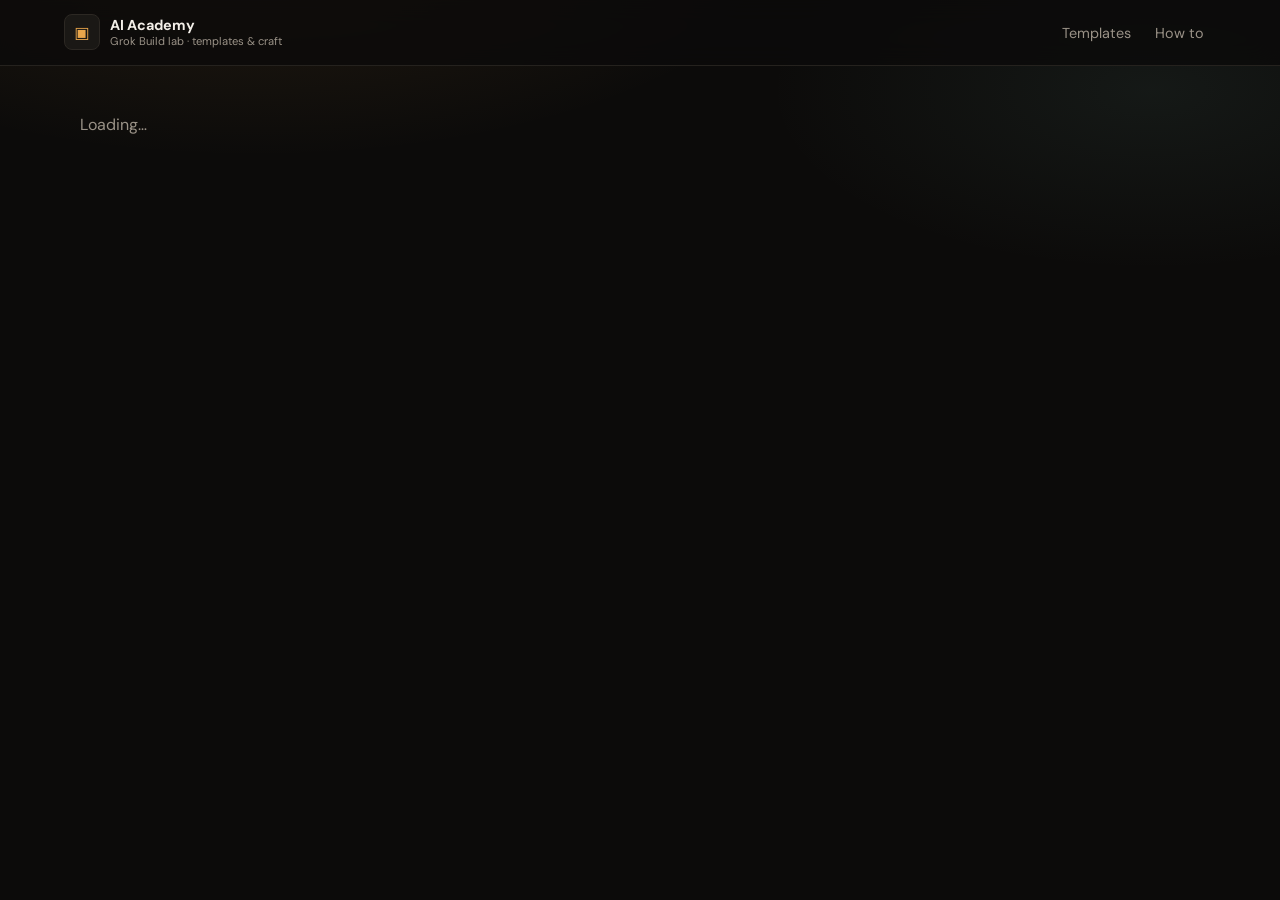
==== commit 30733b1a: "AI Academy publish: index.html" ====
--- a/index.html
+++ b/index.html
@@ -1,32 +1,19 @@
 <!DOCTYPE html>
-<html lang="ko">
+<html lang="en">
 <head>
-  <meta charset="utf-8" />
-  <meta name="viewport" content="width=device-width, initial-scale=1" />
-  <title>Grok Build Templates — 아티팩트 템플릿 용도 가이드</title>
-  <meta name="description" content="Grok Build 아티팩트 템플릿 47종의 용도, 적합한 상황, 핵심 기능, 확장 아이디어를 정리한 카탈로그" />
-  <link rel="preconnect" href="https://fonts.googleapis.com" />
-  <link rel="preconnect" href="https://fonts.gstatic.com" crossorigin />
-  <link href="https://fonts.googleapis.com/css2?family=DM+Sans:opsz,wght@9..40,400;9..40,500;9..40,600;9..40,700&family=Fraunces:opsz,wght@9..144,500;9..144,600;9..144,700&family=IBM+Plex+Mono:wght@400;500&display=swap" rel="stylesheet" />
-  <link rel="stylesheet" href="/styles.css" />
+<meta charset="utf-8"/>
+<meta name="viewport" content="width=device-width,initial-scale=1"/>
+<title>AI Academy — Web Grok Build templates & how-to</title>
+<meta name="description" content="AI Academy: Grok Build template catalog and web Build playbook"/>
+<link href="https://fonts.googleapis.com/css2?family=DM+Sans:opsz,wght@9..40,400;9..40,500;9..40,600;9..40,700&family=Fraunces:opsz,wght@9..144,500;9..144,600;9..144,700&family=IBM+Plex+Mono:wght@400;500&display=swap" rel="stylesheet"/>
+<link rel="stylesheet" href="/styles.css"/>
 </head>
 <body>
-  <header>
-    <div class="wrap header-inner">
-      <a class="brand" href="#/">
-        <div class="brand-icon">▣</div>
-        <div>
-          <strong>Build Templates</strong>
-          <span>Grok Build 아티팩트 카탈로그</span>
-        </div>
-      </a>
-      <nav>
-        <a href="#/">카탈로그</a>
-        <a href="#/" id="nav-how">활용법</a>
-      </nav>
-    </div>
-  </header>
-  <div id="app"><p class="wrap" style="padding:3rem 1rem;color:var(--muted)">불러오는 중…</p></div>
-  <script src="/app.js" defer></script>
+<header><div class="wrap header-inner">
+<a class="brand" href="#/"><div class="brand-icon">▣</div><div><strong>AI Academy</strong><span>Grok Build lab · templates & craft</span></div></a>
+<nav><a href="#/">Templates</a><a href="#/" id="nav-how">How to</a></nav>
+</div></header>
+<div id="app"><p class="wrap" style="padding:3rem 1rem;color:var(--muted)">Loading…</p></div>
+<script src="/app.js" defer></script>
 </body>
-</html>
+</html>
--- a/styles.css
+++ b/styles.css
@@ -0,0 +1,184 @@
+
+:root {
+  --bg: #0c0b0a; --surface: #1a1815; --surface-hover: #221f1b;
+  --fg: #f3efe8; --muted: #9a9287; --faint: #6b645c;
+  --primary: #e8a54b; --primary-fg: #1a1208; --accent: #7eb8a8;
+  --border: #2c2823; --border-strong: #403a32; --chip: #25211c;
+  --font-sans: "DM Sans", system-ui, sans-serif;
+  --font-display: "Fraunces", Georgia, serif;
+  --font-mono: "IBM Plex Mono", ui-monospace, monospace;
+  --radius: 0.75rem;
+}
+* { box-sizing: border-box; border-color: var(--border); }
+html { scroll-behavior: smooth; }
+body {
+  margin: 0; min-height: 100dvh; background: var(--bg); color: var(--fg);
+  font-family: var(--font-sans); -webkit-font-smoothing: antialiased;
+  background-image:
+    radial-gradient(ellipse 80% 50% at 20% -10%, color-mix(in oklab, var(--primary) 12%, transparent), transparent 55%),
+    radial-gradient(ellipse 60% 40% at 90% 10%, color-mix(in oklab, var(--accent) 8%, transparent), transparent 50%);
+}
+a { color: inherit; text-decoration: none; }
+button { font: inherit; cursor: pointer; }
+.wrap { max-width: 72rem; margin: 0 auto; padding: 0 1rem; }
+@media (min-width: 640px) { .wrap { padding: 0 1.5rem; } }
+header {
+  position: sticky; top: 0; z-index: 40;
+  border-bottom: 1px solid color-mix(in oklab, var(--border) 80%, transparent);
+  background: color-mix(in oklab, var(--bg) 80%, transparent);
+  backdrop-filter: blur(12px);
+}
+.header-inner { display: flex; align-items: center; justify-content: space-between; gap: 1rem; padding: 0.9rem 0; }
+.brand { display: flex; align-items: center; gap: 0.65rem; }
+.brand-icon {
+  width: 2.25rem; height: 2.25rem; display: grid; place-items: center;
+  border: 1px solid var(--border); border-radius: 0.5rem; background: var(--surface); color: var(--primary);
+}
+.brand strong { display: block; font-size: 0.9rem; }
+.brand span { display: block; font-size: 0.7rem; color: var(--muted); }
+nav a { padding: 0.5rem 0.75rem; border-radius: 0.5rem; color: var(--muted); font-size: 0.9rem; }
+nav a:hover { background: var(--surface); color: var(--fg); }
+.hero { padding: 2.5rem 0 2rem; }
+.badge {
+  display: inline-flex; align-items: center; gap: 0.4rem;
+  border: 1px solid var(--border); background: var(--surface); color: var(--primary);
+  border-radius: 999px; padding: 0.25rem 0.75rem; font-size: 0.75rem; font-weight: 500;
+}
+h1 { font-family: var(--font-display); font-size: clamp(2rem, 5vw, 3rem); line-height: 1.12; margin: 0.75rem 0 0; letter-spacing: -0.02em; }
+.lead { max-width: 40rem; color: var(--muted); font-size: 1.05rem; line-height: 1.6; margin-top: 1rem; }
+.stats { display: grid; gap: 0.75rem; margin-top: 1.75rem; }
+@media (min-width: 640px) { .stats { grid-template-columns: repeat(3, 1fr); } }
+.stat {
+  border: 1px solid var(--border); background: color-mix(in oklab, var(--surface) 70%, transparent);
+  border-radius: 1rem; padding: 1rem;
+}
+.stat .label { font-size: 0.7rem; text-transform: uppercase; letter-spacing: 0.12em; color: var(--faint); }
+.stat .value { font-family: var(--font-display); font-size: 1.85rem; font-weight: 600; margin-top: 0.15rem; }
+.stat .hint { font-size: 0.875rem; color: var(--muted); margin-top: 0.15rem; }
+.catalog {
+  border-top: 1px solid var(--border);
+  background: color-mix(in oklab, #141210 40%, transparent);
+  padding: 2rem 0 2.5rem;
+}
+.catalog-head { display: flex; flex-direction: column; gap: 1rem; }
+@media (min-width: 1024px) {
+  .catalog-head { flex-direction: row; align-items: flex-end; justify-content: space-between; }
+}
+.catalog h2 { font-family: var(--font-display); font-size: 1.5rem; margin: 0; }
+.catalog .sub { color: var(--muted); font-size: 0.9rem; margin-top: 0.25rem; }
+.search-wrap { position: relative; width: 100%; max-width: 24rem; }
+.search-wrap input {
+  width: 100%; border: 1px solid var(--border); background: var(--surface); color: var(--fg);
+  border-radius: var(--radius); padding: 0.65rem 2.5rem 0.65rem 2.4rem; outline: none;
+}
+.search-wrap input:focus { border-color: color-mix(in oklab, var(--primary) 50%, transparent); box-shadow: 0 0 0 3px color-mix(in oklab, var(--primary) 20%, transparent); }
+.search-wrap .icon { position: absolute; left: 0.75rem; top: 50%; transform: translateY(-50%); color: var(--faint); font-size: 0.9rem; }
+.chips { display: flex; gap: 0.5rem; overflow-x: auto; padding: 1rem 0 0.25rem; scrollbar-width: none; }
+.chips::-webkit-scrollbar { display: none; }
+.chip {
+  flex-shrink: 0; border: 1px solid var(--border); background: var(--surface); color: var(--muted);
+  border-radius: 999px; padding: 0.45rem 0.8rem; font-size: 0.875rem; display: inline-flex; gap: 0.4rem; align-items: center;
+}
+.chip.active { background: var(--primary); color: var(--primary-fg); border-color: color-mix(in oklab, var(--primary) 50%, transparent); }
+.chip .count {
+  font-size: 0.7rem; padding: 0.1rem 0.4rem; border-radius: 999px;
+  background: var(--chip); color: var(--faint);
+}
+.chip.active .count { background: color-mix(in oklab, var(--primary-fg) 15%, transparent); color: var(--primary-fg); }
+.result-meta { color: var(--muted); font-size: 0.9rem; margin: 1rem 0 0; }
+.grid { display: grid; gap: 1rem; margin-top: 1.25rem; }
+@media (min-width: 640px) { .grid { grid-template-columns: repeat(2, 1fr); } }
+@media (min-width: 1280px) { .grid { grid-template-columns: repeat(3, 1fr); } }
+.card {
+  display: flex; flex-direction: column; height: 100%;
+  border: 1px solid var(--border); border-radius: 1rem; padding: 1.15rem;
+  background: linear-gradient(145deg, color-mix(in oklab, var(--surface) 92%, white) 0%, var(--surface) 40%, #141210 100%);
+  box-shadow: 0 1px 0 rgba(255,255,255,0.04) inset, 0 12px 40px rgba(0,0,0,0.35);
+  transition: transform .15s ease, border-color .15s ease;
+}
+.card:hover { transform: translateY(-2px); border-color: var(--border-strong); }
+.card-top { display: flex; justify-content: space-between; gap: 0.75rem; margin-bottom: 1rem; }
+.card-icon {
+  width: 2.75rem; height: 2.75rem; display: grid; place-items: center;
+  border: 1px solid var(--border); border-radius: var(--radius); background: var(--chip); color: var(--primary); font-size: 1.1rem;
+}
+.card-cat { font-size: 0.75rem; color: var(--muted); border: 1px solid var(--border); background: color-mix(in oklab, var(--bg) 50%, transparent); border-radius: 999px; padding: 0.2rem 0.6rem; height: fit-content; }
+.card h3 { font-family: var(--font-display); font-size: 1.2rem; margin: 0 0 0.2rem; font-weight: 500; }
+.card .en { font-family: var(--font-mono); font-size: 0.7rem; text-transform: uppercase; letter-spacing: 0.12em; color: var(--faint); margin: 0 0 0.75rem; }
+.card .tagline { color: var(--muted); font-size: 0.9rem; line-height: 1.55; flex: 1; margin: 0 0 1rem; display: -webkit-box; -webkit-line-clamp: 3; -webkit-box-orient: vertical; overflow: hidden; }
+.card-foot { display: flex; justify-content: space-between; border-top: 1px solid var(--border); padding-top: 0.75rem; font-size: 0.8rem; }
+.card-foot .diff { color: var(--faint); }
+.card-foot .more { color: var(--accent); font-weight: 500; }
+.empty {
+  margin-top: 2rem; text-align: center; border: 1px dashed var(--border-strong);
+  border-radius: 1rem; padding: 3rem 1.5rem; background: color-mix(in oklab, var(--surface) 50%, transparent);
+}
+.empty button {
+  margin-top: 1rem; background: var(--primary); color: var(--primary-fg); border: 0;
+  border-radius: var(--radius); padding: 0.65rem 1rem; font-weight: 600;
+}
+.how { border-top: 1px solid var(--border); padding: 3rem 0; }
+.how h2 { font-family: var(--font-display); font-size: 1.6rem; margin: 0 0 1.5rem; }
+.how-grid { display: grid; gap: 1rem; }
+@media (min-width: 768px) { .how-grid { grid-template-columns: repeat(3, 1fr); } }
+.how-card { border: 1px solid var(--border); background: color-mix(in oklab, var(--surface) 60%, transparent); border-radius: 1rem; padding: 1.15rem; }
+.how-card .step { font-family: var(--font-mono); font-size: 0.75rem; letter-spacing: 0.16em; color: var(--primary); }
+.how-card h3 { font-family: var(--font-display); font-size: 1.1rem; margin: 0.4rem 0; font-weight: 500; }
+.how-card p { color: var(--muted); font-size: 0.9rem; line-height: 1.55; margin: 0; }
+footer { border-top: 1px solid var(--border); padding: 2rem 0; color: var(--muted); font-size: 0.875rem; }
+.footer-inner { display: flex; flex-direction: column; gap: 0.5rem; }
+@media (min-width: 640px) { .footer-inner { flex-direction: row; justify-content: space-between; align-items: center; } }
+/* Detail */
+.detail { padding: 2rem 0 3rem; }
+.back { display: inline-flex; align-items: center; gap: 0.4rem; color: var(--muted); font-size: 0.9rem; margin-bottom: 1.5rem; }
+.back:hover { color: var(--fg); }
+.detail-grid { display: grid; gap: 2rem; }
+@media (min-width: 1024px) { .detail-grid { grid-template-columns: 1fr 17.5rem; align-items: start; } }
+.pills { display: flex; flex-wrap: wrap; gap: 0.5rem; margin-bottom: 1.25rem; }
+.pill { border: 1px solid var(--border); background: var(--surface); color: var(--muted); border-radius: 999px; padding: 0.25rem 0.65rem; font-size: 0.75rem; }
+.pill.faint { background: var(--chip); color: var(--faint); }
+.title-row { display: flex; gap: 1rem; align-items: flex-start; }
+.title-icon {
+  width: 3.5rem; height: 3.5rem; flex-shrink: 0; display: grid; place-items: center;
+  border: 1px solid var(--border); border-radius: var(--radius); background: var(--surface); color: var(--primary); font-size: 1.4rem;
+}
+.detail h1 { font-family: var(--font-display); font-size: clamp(1.75rem, 4vw, 2.25rem); margin: 0; }
+.detail .en-name { font-family: var(--font-mono); color: var(--faint); font-size: 0.875rem; margin-top: 0.25rem; }
+.detail .tag { color: var(--muted); font-size: 1.1rem; line-height: 1.55; margin-top: 0.75rem; }
+section.block { margin-top: 2rem; }
+section.block h2 { font-family: var(--font-display); font-size: 1.2rem; margin: 0 0 0.75rem; font-weight: 500; display: flex; align-items: center; gap: 0.5rem; }
+section.block p, section.block li { color: var(--muted); line-height: 1.6; font-size: 0.95rem; }
+.purpose-box { border: 1px solid var(--border); background: color-mix(in oklab, var(--surface) 50%, transparent); border-radius: 1rem; padding: 1.25rem; }
+.two-col { display: grid; gap: 1.25rem; margin-top: 1.75rem; }
+@media (min-width: 768px) { .two-col { grid-template-columns: 1fr 1fr; } }
+.list-box { border: 1px solid var(--border); background: color-mix(in oklab, var(--surface) 40%, transparent); border-radius: 1rem; padding: 1.15rem; }
+.list-box ul { margin: 0.75rem 0 0; padding: 0; list-style: none; }
+.list-box li { display: flex; gap: 0.6rem; margin-bottom: 0.55rem; }
+.list-box li::before { content: ""; width: 0.35rem; height: 0.35rem; border-radius: 999px; background: color-mix(in oklab, var(--primary) 80%, transparent); margin-top: 0.55rem; flex-shrink: 0; }
+.ideas { display: grid; gap: 0.5rem; margin-top: 0.75rem; }
+@media (min-width: 640px) { .ideas { grid-template-columns: 1fr 1fr; } }
+.idea { border: 1px solid var(--border); background: #141210; border-radius: var(--radius); padding: 0.8rem 0.9rem; color: var(--muted); font-size: 0.875rem; line-height: 1.5; }
+.audience { display: flex; gap: 0.75rem; border: 1px solid var(--border); background: color-mix(in oklab, var(--chip) 60%, transparent); border-radius: 1rem; padding: 1.15rem; margin-top: 2rem; }
+.prompt {
+  margin-top: 2rem; border: 1px solid var(--border); background: var(--bg); border-radius: var(--radius);
+  padding: 1rem; font-family: var(--font-mono); font-size: 0.8rem; color: var(--muted); white-space: pre-wrap; line-height: 1.55; overflow-x: auto;
+}
+.aside { display: grid; gap: 1rem; }
+@media (min-width: 1024px) { .aside { position: sticky; top: 5.5rem; } }
+.aside-card { border: 1px solid var(--border); background: var(--surface); border-radius: 1rem; padding: 1rem; }
+.aside-card h3 { font-size: 0.7rem; text-transform: uppercase; letter-spacing: 0.14em; color: var(--faint); margin: 0 0 0.6rem; font-weight: 500; }
+.keywords { display: flex; flex-wrap: wrap; gap: 0.35rem; }
+.keywords span { border: 1px solid var(--border); background: var(--chip); color: var(--muted); border-radius: 999px; padding: 0.2rem 0.6rem; font-size: 0.75rem; }
+.related a { display: block; padding: 0.45rem 0.5rem; border-radius: 0.4rem; }
+.related a:hover { background: var(--chip); }
+.related .ko { font-weight: 500; display: block; }
+.related .en { font-size: 0.75rem; color: var(--faint); }
+.nav-pair { display: grid; gap: 0.75rem; margin-top: 2.5rem; border-top: 1px solid var(--border); padding-top: 1.75rem; }
+@media (min-width: 640px) { .nav-pair { grid-template-columns: 1fr 1fr; } }
+.nav-pair a { border: 1px solid var(--border); background: color-mix(in oklab, var(--surface) 60%, transparent); border-radius: 1rem; padding: 1rem; }
+.nav-pair a:hover { border-color: var(--border-strong); }
+.nav-pair .lab { font-size: 0.75rem; color: var(--faint); }
+.nav-pair .ko { font-weight: 500; margin-top: 0.2rem; }
+.nav-pair .en { font-size: 0.875rem; color: var(--muted); }
+.nav-pair a.right { text-align: right; }
+.hidden { display: none !important; }
